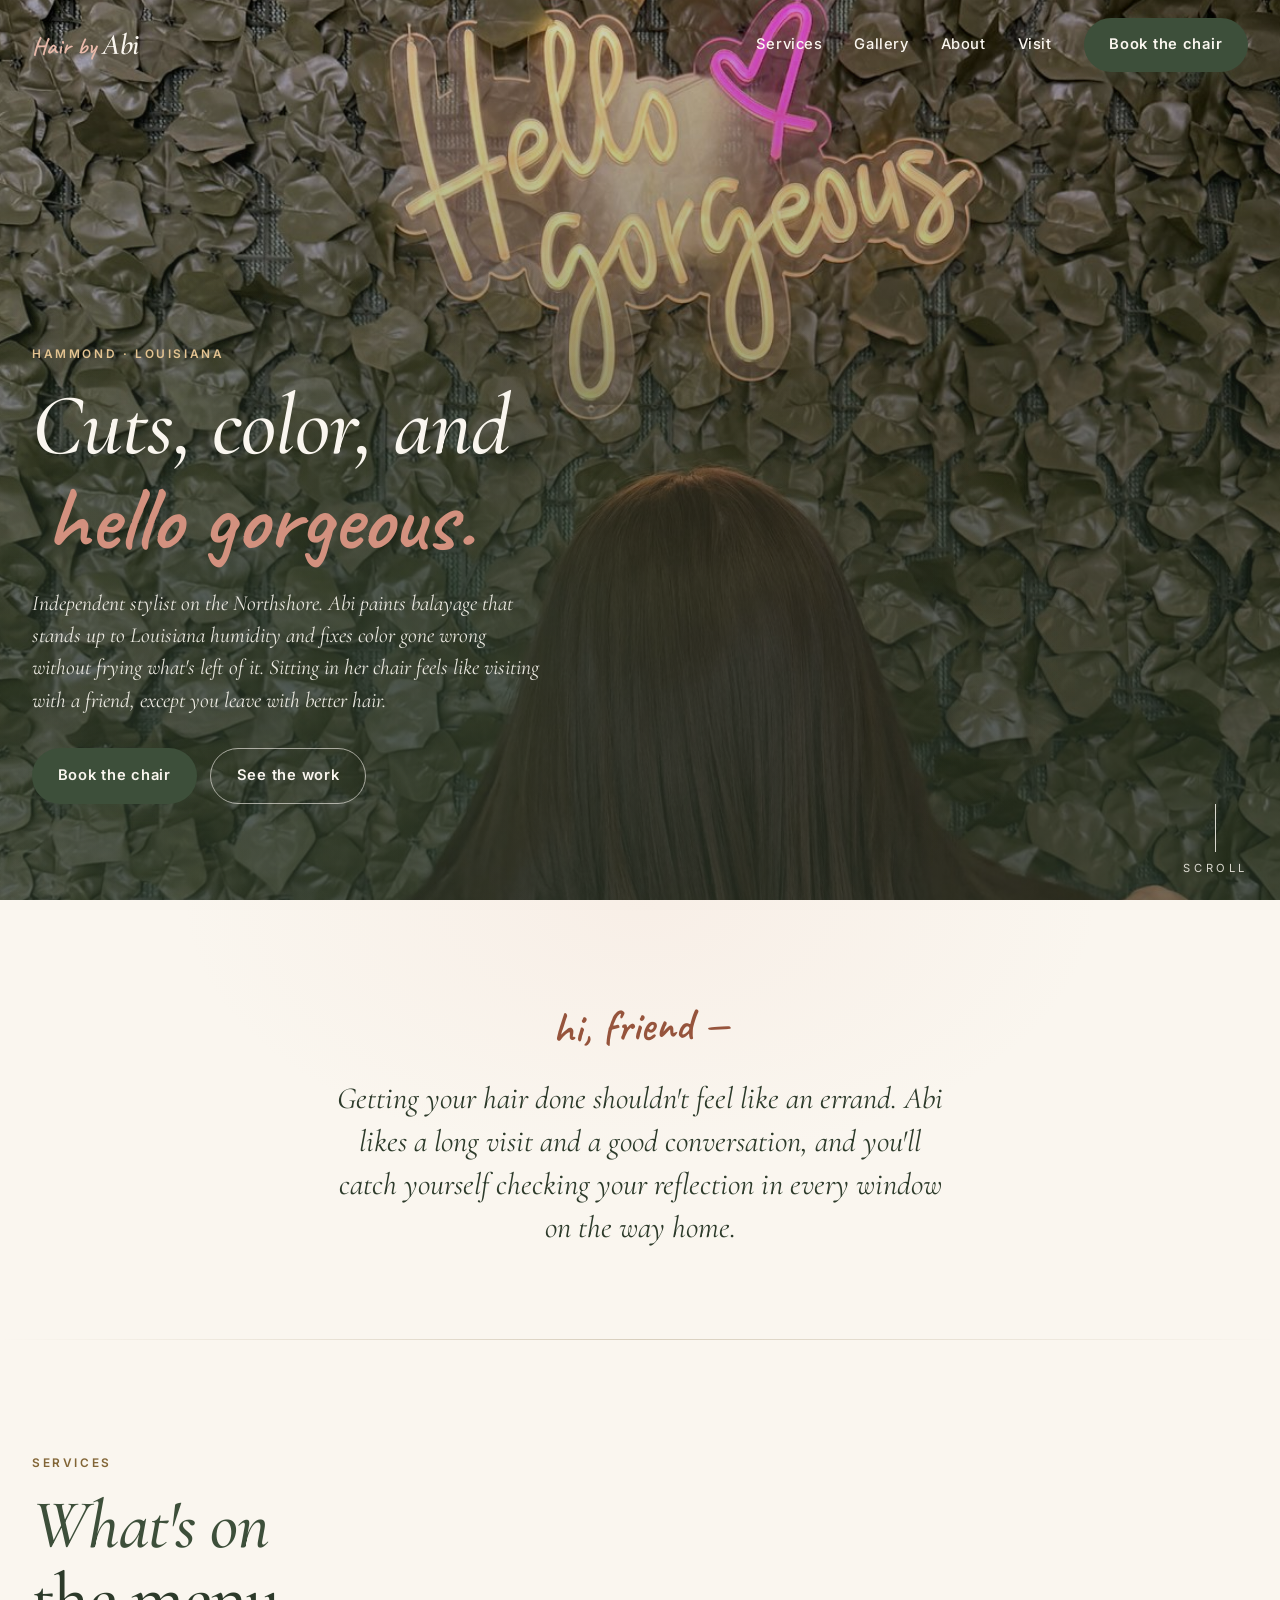
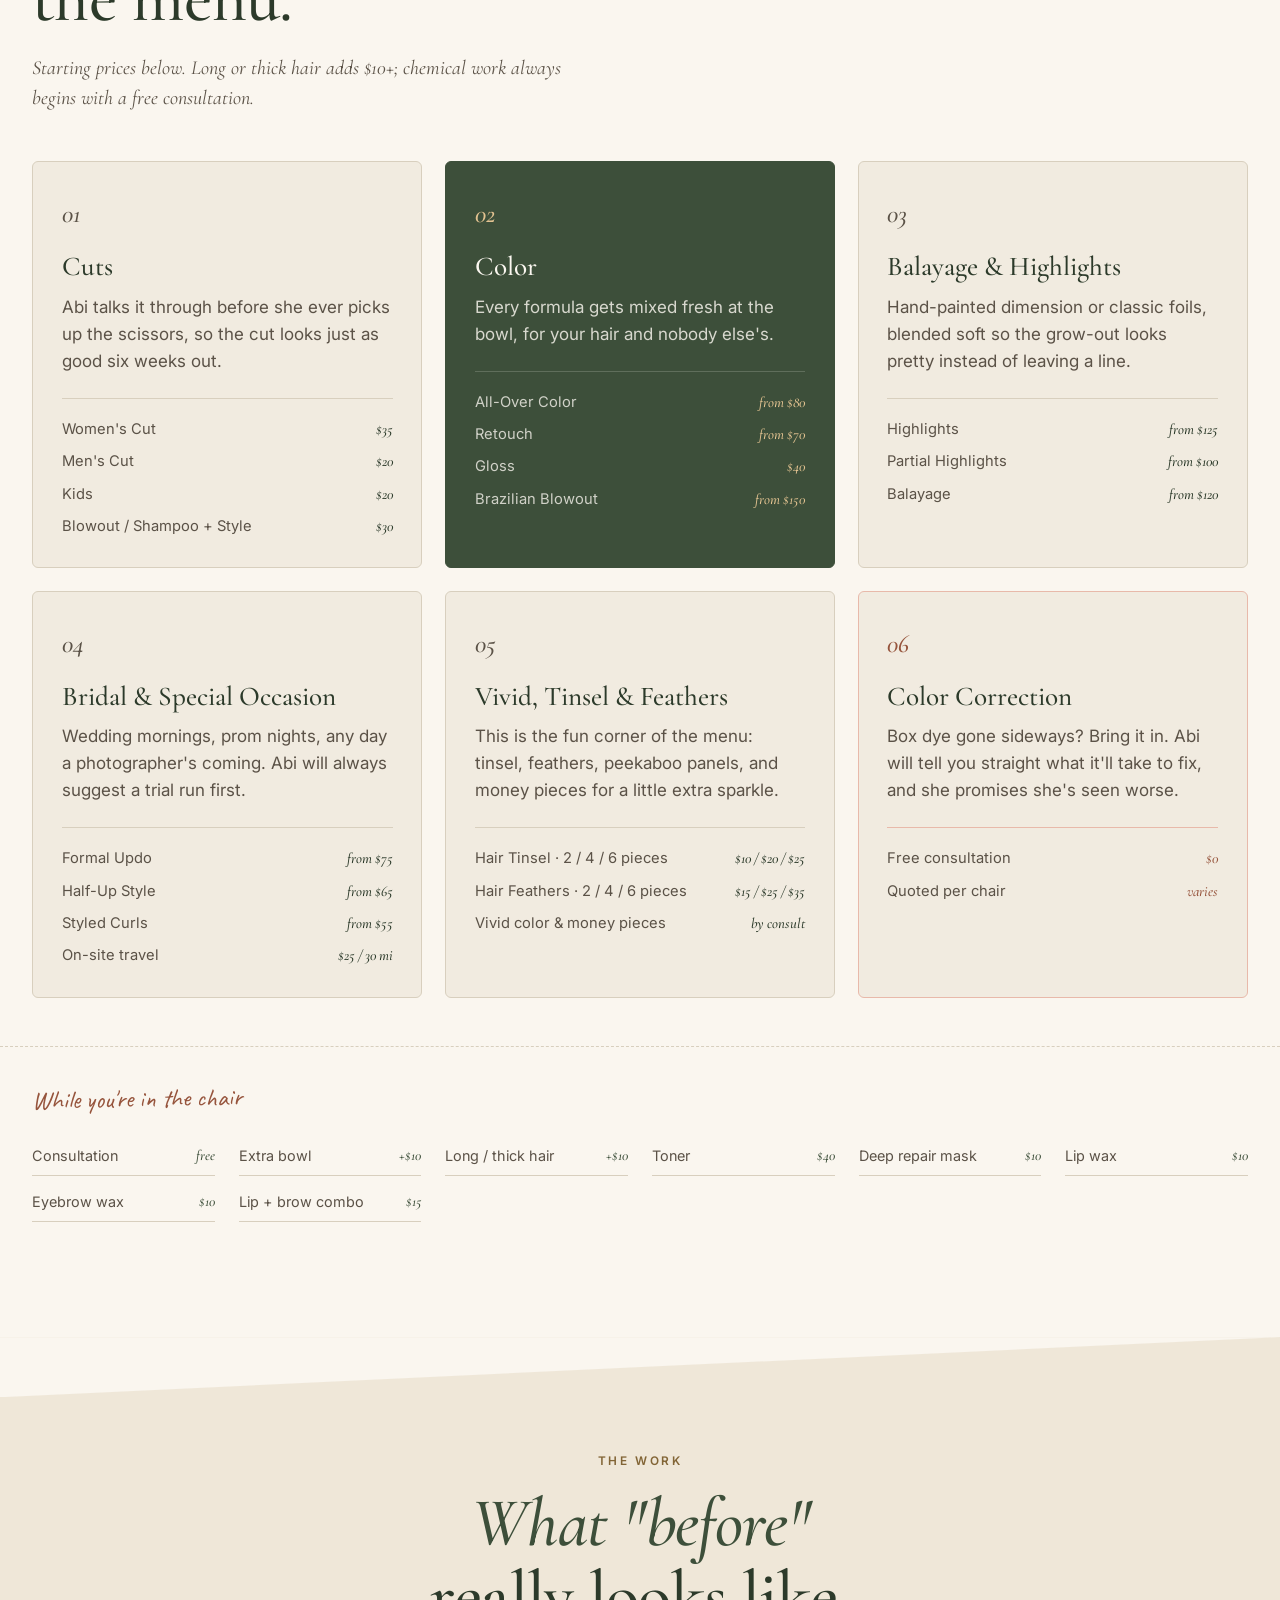
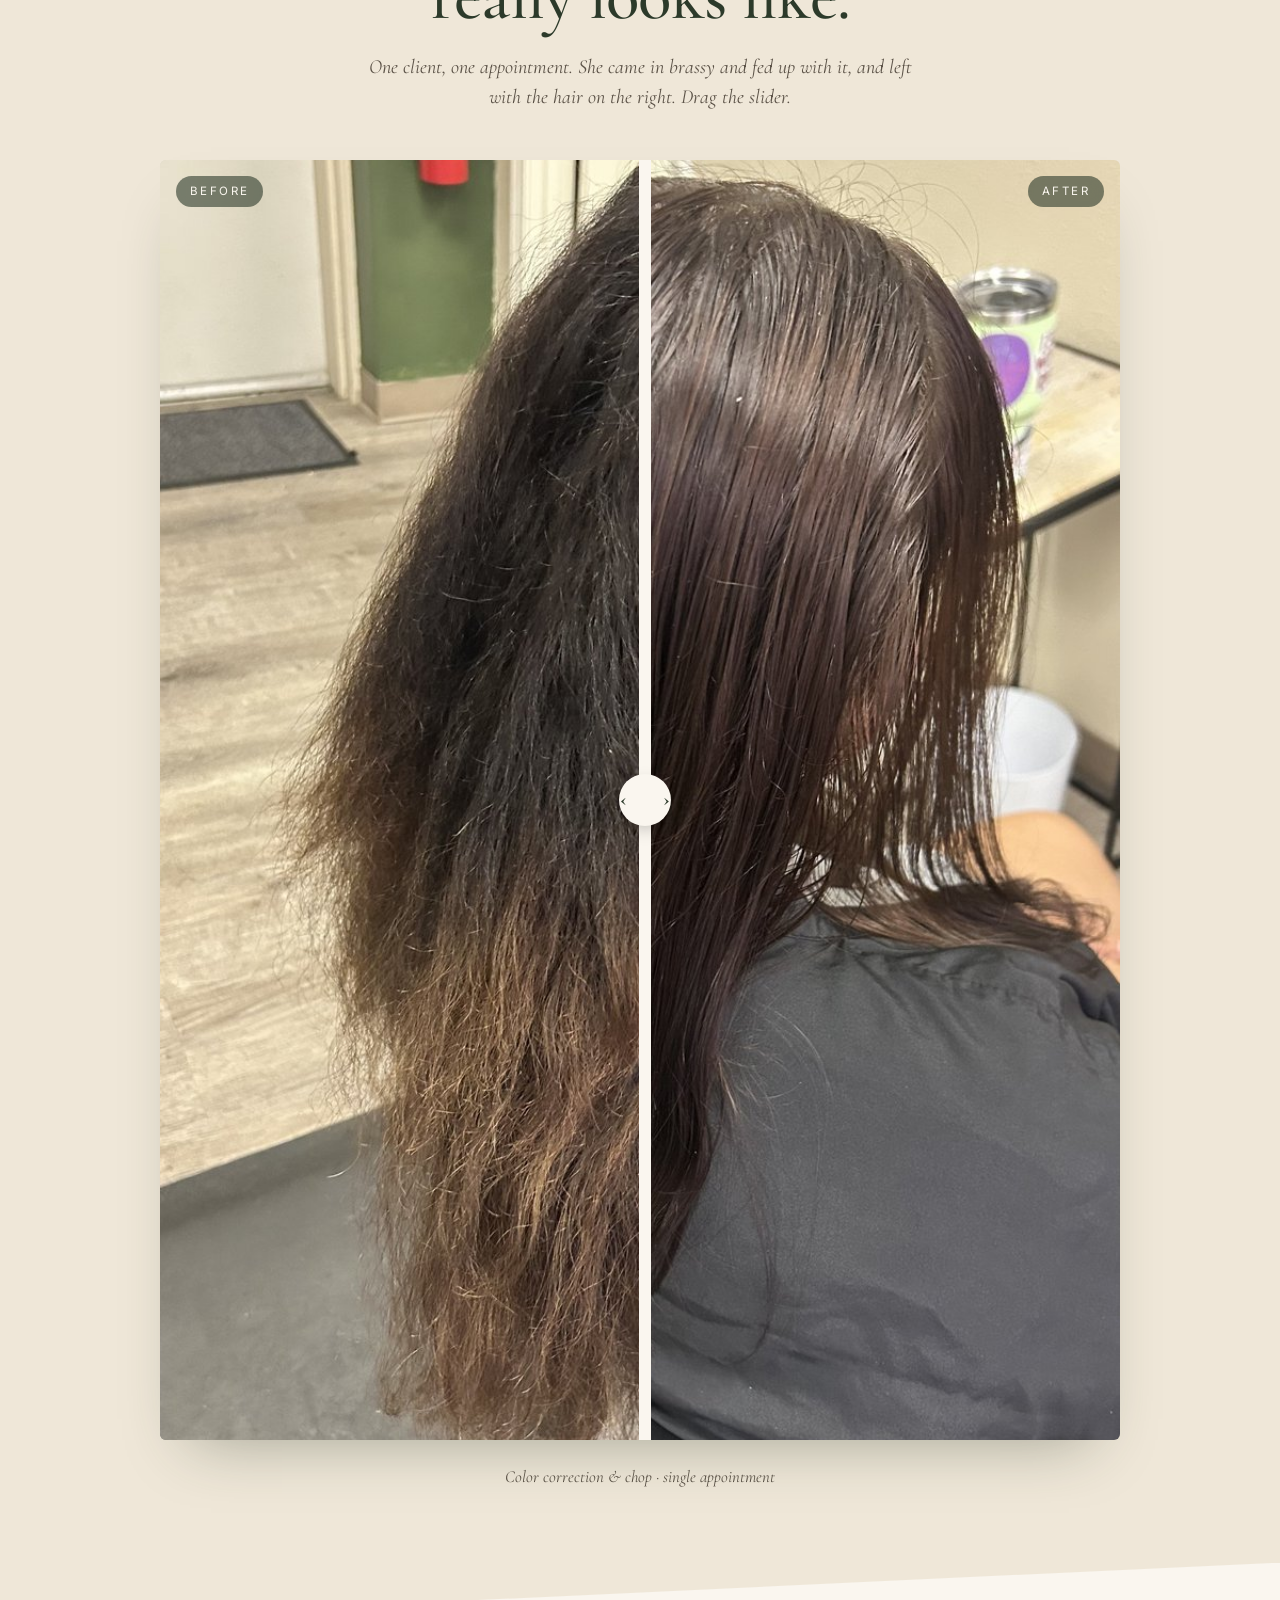
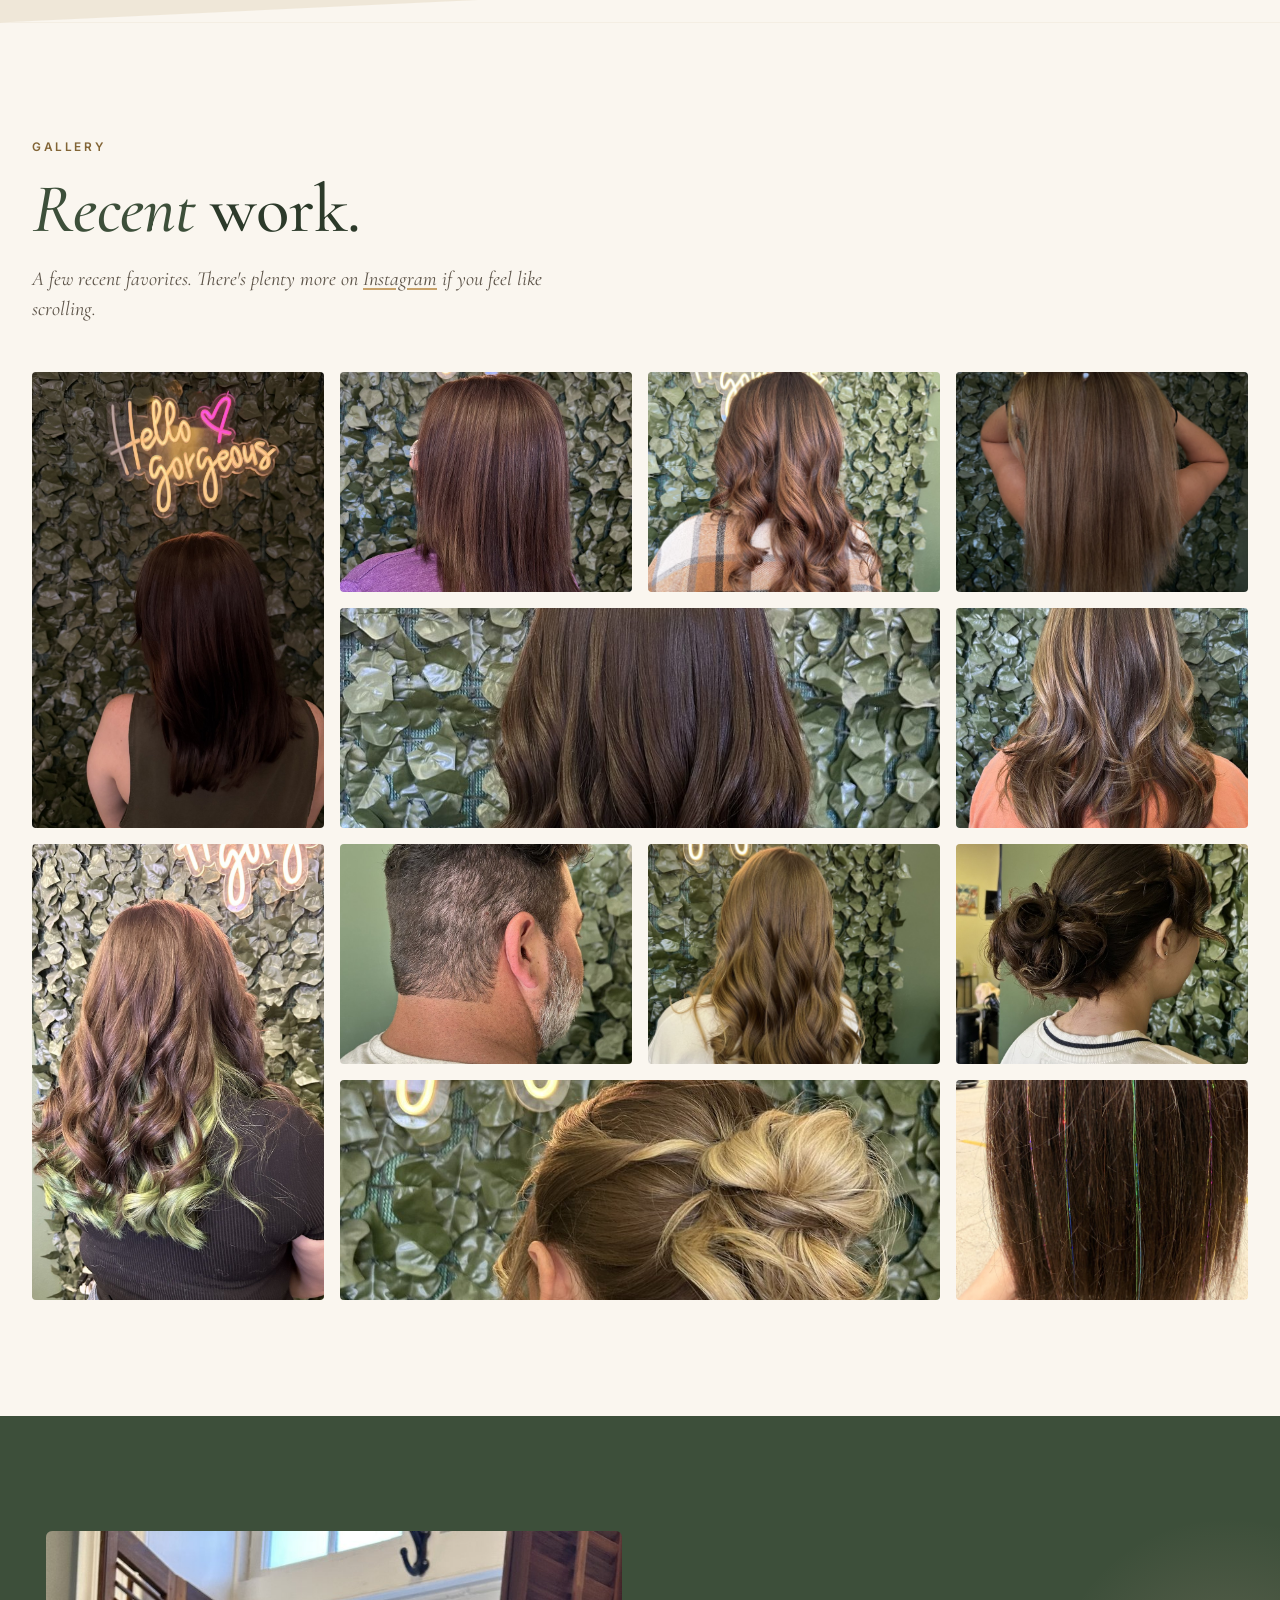
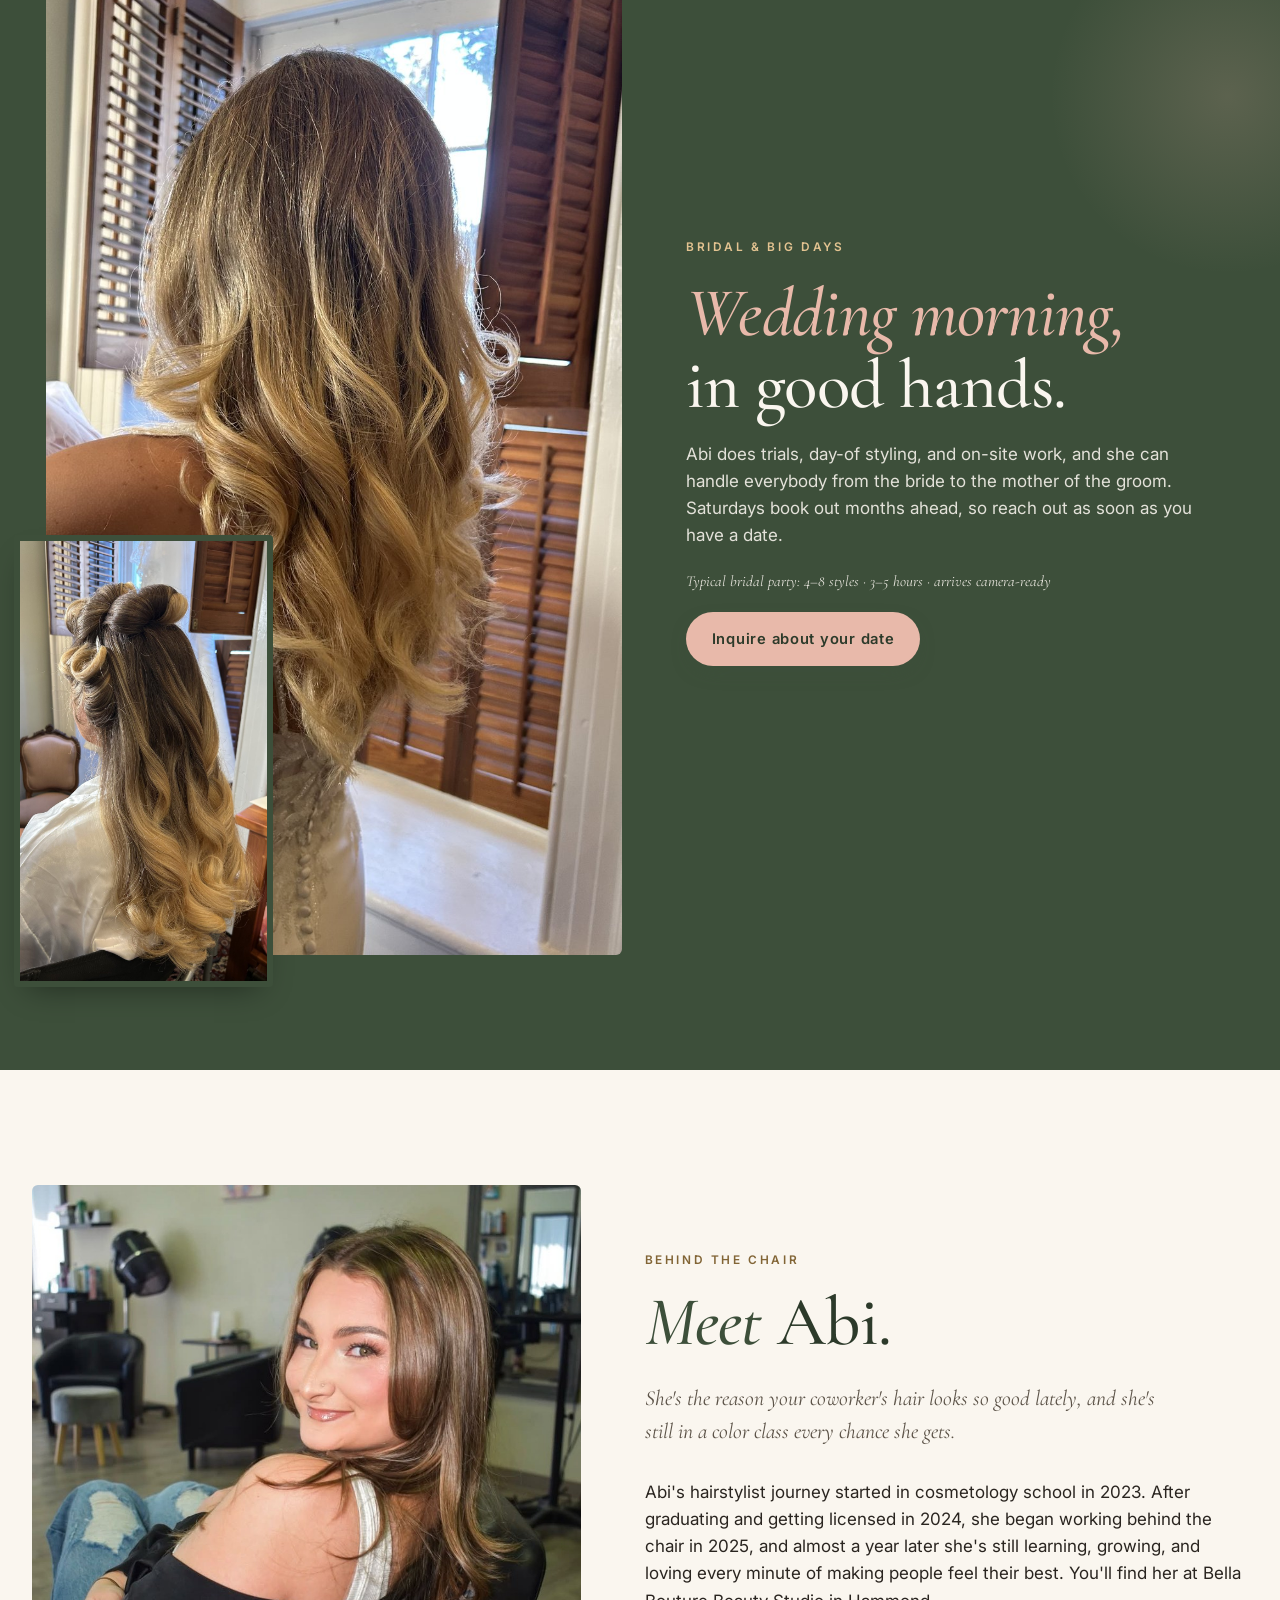
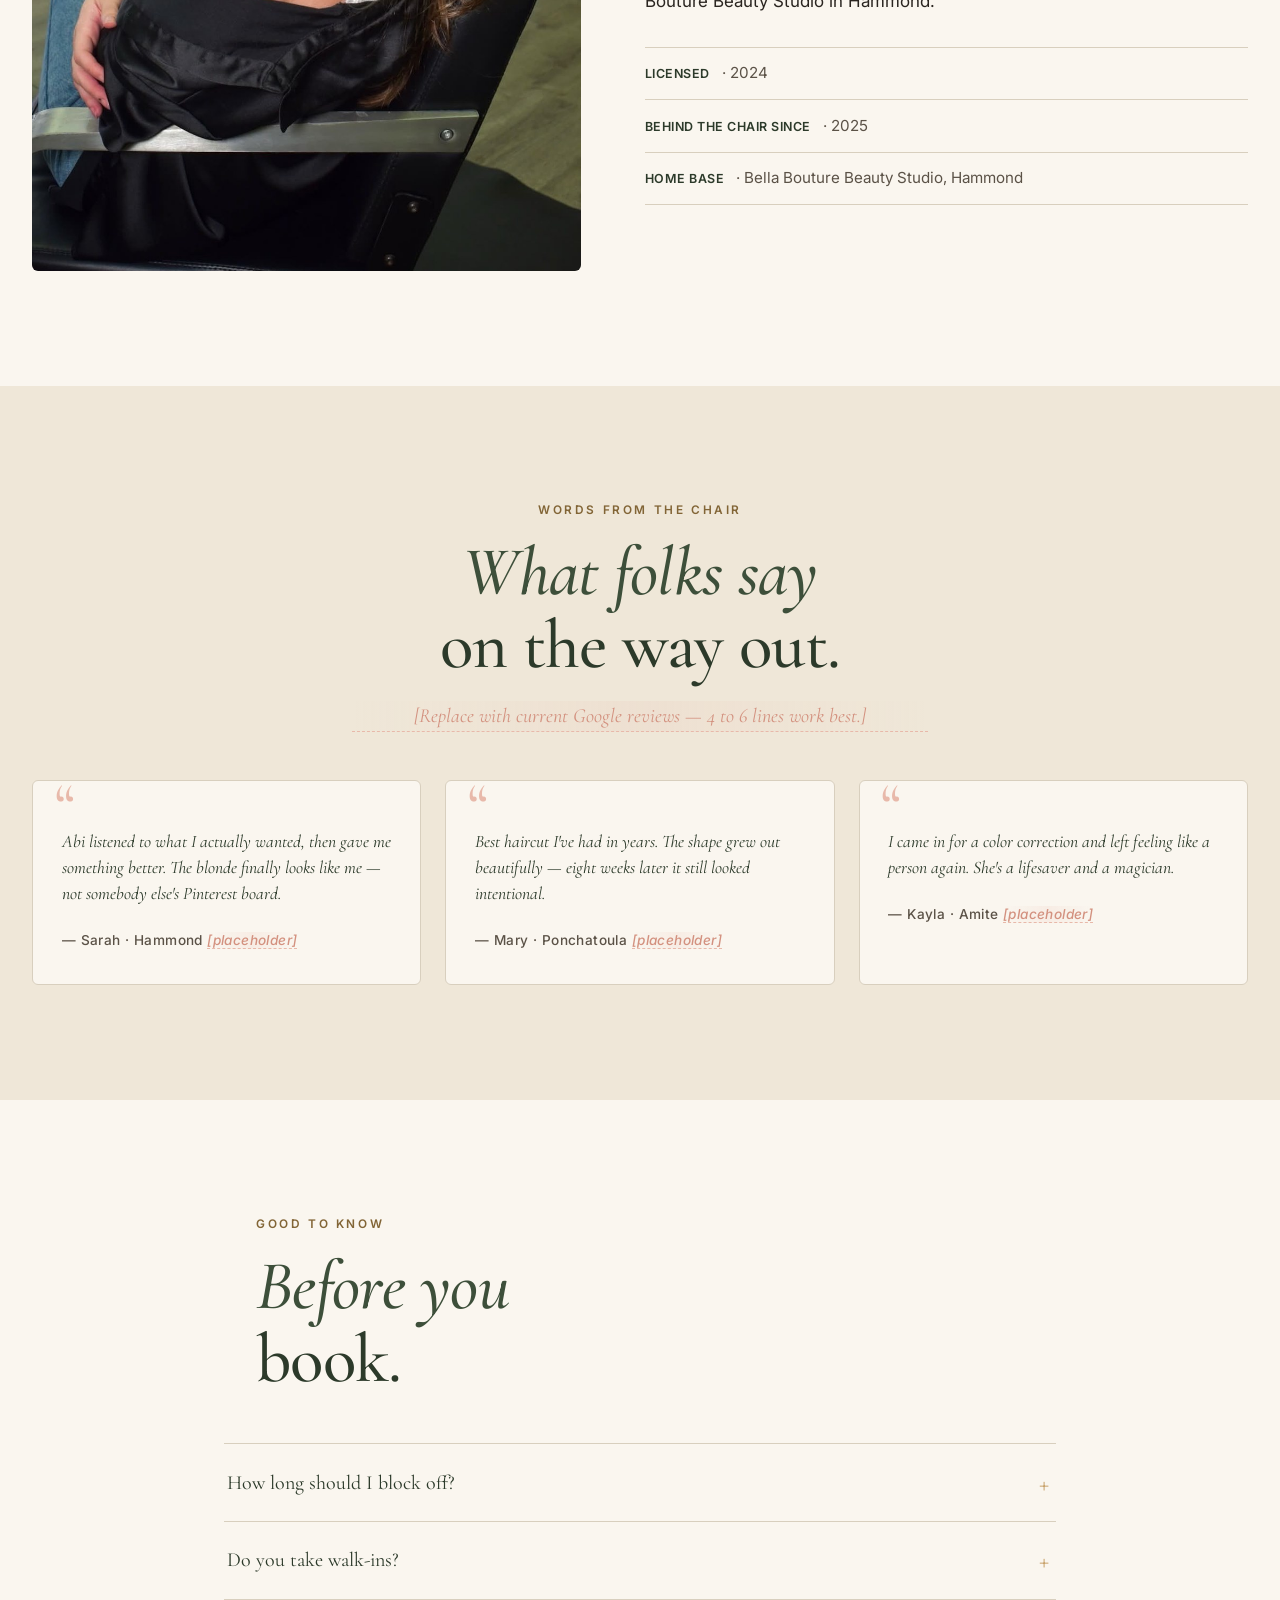
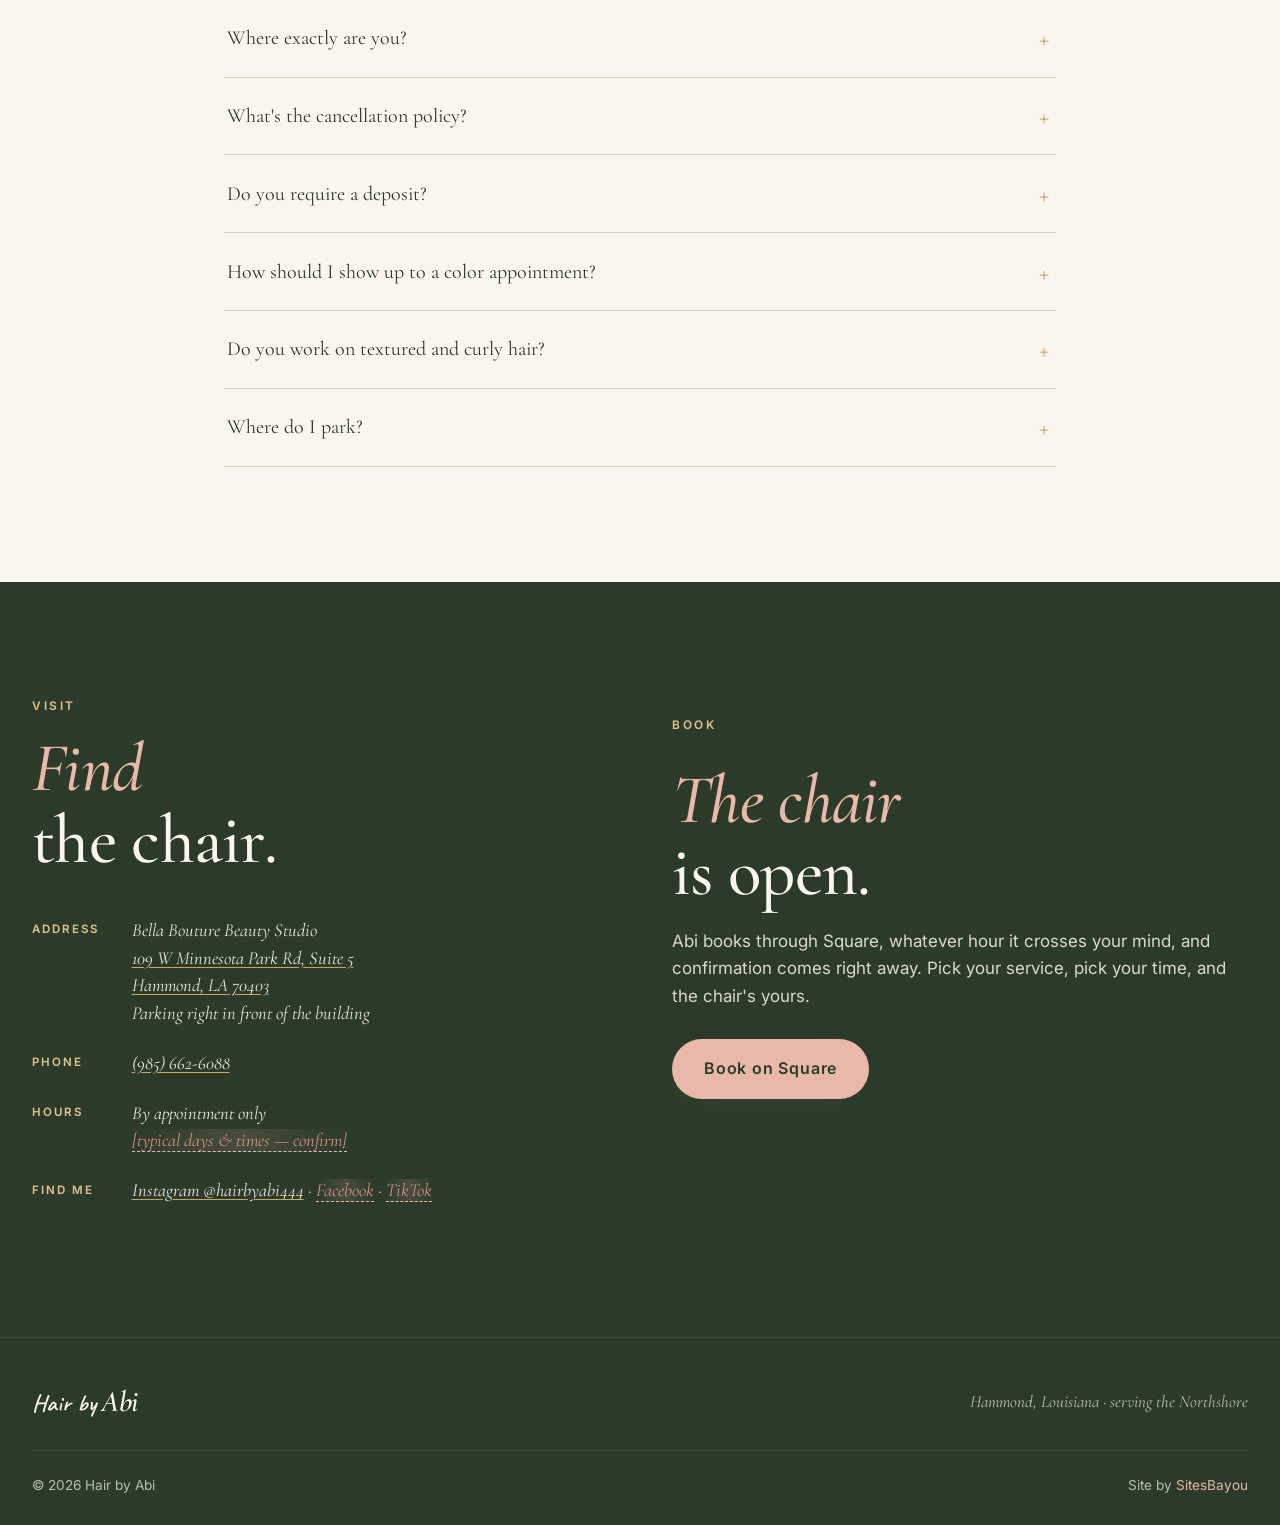
==== index.html @ 82408bc5 "New location: Bella Bouture Beauty Studio, Hammond + real bio, Square booking link, appointment-only" ====
<!doctype html>
<html lang="en">
<head>
  <meta charset="utf-8">
  <meta name="viewport" content="width=device-width, initial-scale=1">
  <title>Hair by Abi · Hair Stylist in Hammond, Louisiana</title>
  <link rel="icon" href="data:image/svg+xml,%3Csvg xmlns='http://www.w3.org/2000/svg' viewBox='0 0 64 64'%3E%3Ccircle cx='32' cy='32' r='32' fill='%233d4f3a'/%3E%3Ctext x='32' y='45' font-family='Georgia,serif' font-style='italic' font-size='40' text-anchor='middle' fill='%23faf6ef'%3Ea%3C/text%3E%3C/svg%3E">
  <meta name="description" content="Abi is an independent hair stylist at Bella Bouture Beauty Studio in Hammond, LA. Cuts, color, balayage, color corrections, and bridal styling for the Northshore.">
  <meta name="robots" content="index,follow,max-image-preview:large">
  <meta name="theme-color" content="#3d4f3a">
  <link rel="canonical" href="https://archofmac-png.github.io/hair-by-abi/">

  <meta property="og:title" content="Hair by Abi · Hammond, Louisiana">
  <meta property="og:description" content="Cuts, color, balayage, and bridal styling in Hammond, LA. Come find out why the neon says hello gorgeous.">
  <meta property="og:image" content="https://archofmac-png.github.io/hair-by-abi/assets/group-H-auburn-movement.jpg">
  <meta property="og:url" content="https://archofmac-png.github.io/hair-by-abi/">
  <meta property="og:site_name" content="Hair by Abi">
  <meta property="og:type" content="website">
  <meta name="twitter:card" content="summary_large_image">

  <link rel="preconnect" href="https://fonts.googleapis.com">
  <link rel="preconnect" href="https://fonts.gstatic.com" crossorigin>
  <link rel="preload" as="image" href="assets/group-H-auburn-movement.jpg" fetchpriority="high">
  <link href="https://fonts.googleapis.com/css2?family=Cormorant+Garamond:ital,wght@0,400;0,500;0,600;0,700;1,400;1,500;1,600&family=Inter:wght@400;500;600;700&family=Caveat:wght@500;600;700&display=swap" rel="stylesheet">
  <link rel="stylesheet" href="styles.css?v=3">

  <script type="application/ld+json">
    {
      "@context": "https://schema.org",
      "@graph": [
        {
          "@type": "HairSalon",
          "@id": "https://archofmac-png.github.io/hair-by-abi/#hair-by-abi",
          "name": "Hair by Abi",
          "url": "https://archofmac-png.github.io/hair-by-abi/",
          "image": [
            "https://archofmac-png.github.io/hair-by-abi/assets/abi-headshot.jpg",
            "https://archofmac-png.github.io/hair-by-abi/assets/group-H-auburn-movement.jpg",
            "https://archofmac-png.github.io/hair-by-abi/assets/pair-A-after-glossy-plum-lob.jpg",
            "https://archofmac-png.github.io/hair-by-abi/assets/group-E-bridal-half-up-bow.jpg"
          ],
          "description": "Independent hair stylist at Bella Bouture Beauty Studio in Hammond, Louisiana. Cuts, color, balayage, color corrections, and bridal styling for the Northshore. Appointment only.",
          "priceRange": "$$",
          "telephone": "+19856626088",
          "sameAs": ["https://www.instagram.com/hairbyabi444"],
          "address": {
            "@type": "PostalAddress",
            "streetAddress": "109 W Minnesota Park Rd, Suite 5",
            "addressLocality": "Hammond",
            "addressRegion": "LA",
            "postalCode": "70403",
            "addressCountry": "US"
          },
          "containedInPlace": { "@type": "Place", "name": "Bella Bouture Beauty Studio" },
          "acceptsReservations": "https://squareup.com/appointments/book/L08ZP9BVXC6CZ",
          "areaServed": [
            { "@type": "City", "name": "Hammond" },
            { "@type": "City", "name": "Ponchatoula" },
            { "@type": "City", "name": "Amite" },
            { "@type": "AdministrativeArea", "name": "Tangipahoa Parish" }
          ],
          "hasOfferCatalog": {
            "@type": "OfferCatalog",
            "name": "Salon Services",
            "itemListElement": [
              { "@type": "Offer", "itemOffered": { "@type": "Service", "name": "Cut & Style" } },
              { "@type": "Offer", "itemOffered": { "@type": "Service", "name": "Color" } },
              { "@type": "Offer", "itemOffered": { "@type": "Service", "name": "Balayage & Highlights" } },
              { "@type": "Offer", "itemOffered": { "@type": "Service", "name": "Bridal & Special Occasion" } },
              { "@type": "Offer", "itemOffered": { "@type": "Service", "name": "Vivid & Specialty Color" } },
              { "@type": "Offer", "itemOffered": { "@type": "Service", "name": "Color Correction" } }
            ]
          }
        },
        {
          "@type": "FAQPage",
          "mainEntity": [
            {
              "@type": "Question",
              "name": "How long should I block off?",
              "acceptedAnswer": { "@type": "Answer", "text": "Cuts run about an hour and color takes two to four. Corrections, balayage, and bridal trials can stretch across a whole afternoon, but Abi will give you an honest estimate when you book." }
            },
            {
              "@type": "Question",
              "name": "Do you take walk-ins?",
              "acceptedAnswer": { "@type": "Answer", "text": "Abi is appointment only. Booking takes about a minute on Square, and you'll have your confirmation before you've put your phone down." }
            },
            {
              "@type": "Question",
              "name": "Where exactly are you?",
              "acceptedAnswer": { "@type": "Answer", "text": "Inside Bella Bouture Beauty Studio at 109 W Minnesota Park Rd, Suite 5, in Hammond. Park right in front of the building and come on in." }
            },
            {
              "@type": "Question",
              "name": "What's the cancellation policy?",
              "acceptedAnswer": { "@type": "Answer", "text": "There's no cancellation fee. If something comes up, just let her know as early as you can so the spot can go to somebody else." }
            },
            {
              "@type": "Question",
              "name": "Do you require a deposit?",
              "acceptedAnswer": { "@type": "Answer", "text": "Booking happens on Square. If your service takes a deposit, you'll see it when you book, with no surprises after." }
            },
            {
              "@type": "Question",
              "name": "How should I show up to a color appointment?",
              "acceptedAnswer": { "@type": "Answer", "text": "Come with day-old hair and go easy on the product. Pictures help a lot too, even blurry ones from your camera roll." }
            },
            {
              "@type": "Question",
              "name": "Do you work on textured and curly hair?",
              "acceptedAnswer": { "@type": "Answer", "text": "Yes. Waves, curls, and coils are all welcome for cuts, color, and shaping. Come in with a fresh wash-and-go so she can see how your hair naturally sits." }
            },
            {
              "@type": "Question",
              "name": "Where do I park?",
              "acceptedAnswer": { "@type": "Answer", "text": "Right in front of the building. Pull up, park, and you're twenty steps from the chair." }
            }
          ]
        }
      ]
    }
  </script>
</head>

<body>

  <!-- ============================== HEADER ============================== -->
  <header class="site-header" id="site-header">
    <a href="#top" class="wordmark" aria-label="Hair by Abi home">
      <span class="wordmark-script">Hair by</span>
      <span class="wordmark-display">Abi</span>
    </a>
    <nav class="primary-nav" aria-label="Primary">
      <a href="#services">Services</a>
      <a href="#gallery">Gallery</a>
      <a href="#about">About</a>
      <a href="#visit">Visit</a>
      <a href="#book" class="nav-book">Book the chair</a>
    </nav>
    <a href="#book" class="btn btn-primary header-cta">Book the chair</a>
    <button class="menu-toggle" aria-label="Open menu" aria-expanded="false">
      <span></span><span></span><span></span>
    </button>
  </header>

  <!-- ============================== HERO ============================== -->
  <section class="hero" id="top">
    <div class="hero-image">
      <img src="assets/group-H-auburn-movement.jpg" alt="Long auburn hair held out to show movement and shine, in front of the salon's signature 'hello gorgeous' neon sign and green leaf wall." fetchpriority="high">
    </div>
    <div class="hero-overlay"></div>
    <div class="hero-content">
      <p class="kicker">Hammond · Louisiana</p>
      <h1 class="display">
        <em>Cuts, color, and</em>
        <span class="hero-script">hello gorgeous.</span>
      </h1>
      <p class="lede">Independent stylist on the Northshore. Abi paints balayage that stands up to Louisiana humidity and fixes color gone wrong without frying what's left of it. Sitting in her chair feels like visiting with a friend, except you leave with better hair.</p>
      <div class="hero-cta-row">
        <a href="#book" class="btn btn-primary">Book the chair</a>
        <a href="#gallery" class="btn btn-ghost">See the work</a>
      </div>
    </div>
    <a href="#welcome" class="hero-scroll" aria-label="Scroll to next section">
      <span class="hero-scroll-line"></span>
      <span class="hero-scroll-label">scroll</span>
    </a>
  </section>

  <!-- ============================== WELCOME STRIP ============================== -->
  <section class="welcome" id="welcome">
    <p class="script-accent">hi, friend —</p>
    <p class="welcome-line">Getting your hair done shouldn't feel like an errand. Abi likes a long visit and a good conversation, and you'll catch yourself checking your reflection in every window on the way home.</p>
  </section>

  <!-- ============================== SERVICES ============================== -->
  <section class="services" id="services">
    <div class="section-head">
      <p class="kicker">Services</p>
      <h2 class="display"><em>What's on</em><br>the menu.</h2>
      <p class="section-sub">Starting prices below. Long or thick hair adds $10+; chemical work always begins with a free consultation.</p>
    </div>

    <div class="service-grid">

      <article class="service-card">
        <p class="service-num">01</p>
        <h3>Cuts</h3>
        <p>Abi talks it through before she ever picks up the scissors, so the cut looks just as good six weeks out.</p>
        <ul class="price-list">
          <li><span>Women's Cut</span><span>$35</span></li>
          <li><span>Men's Cut</span><span>$20</span></li>
          <li><span>Kids</span><span>$20</span></li>
          <li><span>Blowout / Shampoo + Style</span><span>$30</span></li>
        </ul>
      </article>

      <article class="service-card service-card--feature">
        <p class="service-num">02</p>
        <h3>Color</h3>
        <p>Every formula gets mixed fresh at the bowl, for your hair and nobody else's.</p>
        <ul class="price-list">
          <li><span>All-Over Color</span><span>from $80</span></li>
          <li><span>Retouch</span><span>from $70</span></li>
          <li><span>Gloss</span><span>$40</span></li>
          <li><span>Brazilian Blowout</span><span>from $150</span></li>
        </ul>
      </article>

      <article class="service-card">
        <p class="service-num">03</p>
        <h3>Balayage &amp; Highlights</h3>
        <p>Hand-painted dimension or classic foils, blended soft so the grow-out looks pretty instead of leaving a line.</p>
        <ul class="price-list">
          <li><span>Highlights</span><span>from $125</span></li>
          <li><span>Partial Highlights</span><span>from $100</span></li>
          <li><span>Balayage</span><span>from $120</span></li>
        </ul>
      </article>

      <article class="service-card">
        <p class="service-num">04</p>
        <h3>Bridal &amp; Special Occasion</h3>
        <p>Wedding mornings, prom nights, any day a photographer's coming. Abi will always suggest a trial run first.</p>
        <ul class="price-list">
          <li><span>Formal Updo</span><span>from $75</span></li>
          <li><span>Half-Up Style</span><span>from $65</span></li>
          <li><span>Styled Curls</span><span>from $55</span></li>
          <li><span>On-site travel</span><span>$25 / 30 mi</span></li>
        </ul>
      </article>

      <article class="service-card">
        <p class="service-num">05</p>
        <h3>Vivid, Tinsel &amp; Feathers</h3>
        <p>This is the fun corner of the menu: tinsel, feathers, peekaboo panels, and money pieces for a little extra sparkle.</p>
        <ul class="price-list">
          <li><span>Hair Tinsel · <span class="nowrap">2&nbsp;/&nbsp;4&nbsp;/&nbsp;6&nbsp;pieces</span></span><span>$10&nbsp;/&nbsp;$20&nbsp;/&nbsp;$25</span></li>
          <li><span>Hair Feathers · <span class="nowrap">2&nbsp;/&nbsp;4&nbsp;/&nbsp;6&nbsp;pieces</span></span><span>$15&nbsp;/&nbsp;$25&nbsp;/&nbsp;$35</span></li>
          <li><span>Vivid color &amp; money&nbsp;pieces</span><span>by consult</span></li>
        </ul>
      </article>

      <article class="service-card service-card--correction">
        <p class="service-num">06</p>
        <h3>Color Correction</h3>
        <p>Box dye gone sideways? Bring it in. Abi will tell you straight what it'll take to fix, and she promises she's seen worse.</p>
        <ul class="price-list">
          <li><span>Free consultation</span><span>$0</span></li>
          <li><span>Quoted per chair</span><span>varies</span></li>
        </ul>
      </article>

    </div>

    <!-- Add-ons strip — waxing + extras live here so the menu is complete -->
    <div class="extras-strip">
      <p class="extras-kicker">While you're in the chair</p>
      <ul class="extras-list">
        <li><span>Consultation</span><span>free</span></li>
        <li><span>Extra bowl</span><span>+$10</span></li>
        <li><span>Long / thick hair</span><span>+$10</span></li>
        <li><span>Toner</span><span>$40</span></li>
        <li><span>Deep repair mask</span><span>$10</span></li>
        <li><span>Lip wax</span><span>$10</span></li>
        <li><span>Eyebrow wax</span><span>$10</span></li>
        <li><span>Lip + brow combo</span><span>$15</span></li>
      </ul>
    </div>
  </section>

  <!-- ============================== TRANSFORMATION ============================== -->
  <section class="transformation" id="transformation">
    <div class="section-head section-head--center">
      <p class="kicker">The Work</p>
      <h2 class="display"><em>What "before"</em><br>really looks like.</h2>
      <p class="section-sub">One client, one appointment. She came in brassy and fed up with it, and left with the hair on the right. <span class="muted">Drag the slider.</span></p>
    </div>

    <div class="ba-slider" id="baSlider" aria-label="Before and after slider">
      <img class="ba-after" src="assets/pair-A-after-glossy-plum-lob.jpg" alt="After: glossy chocolate-plum lob with cool, healthy shine.">
      <div class="ba-before-wrap">
        <img class="ba-before" src="assets/pair-A-before-01-frizzy-damaged.jpg" alt="Before: long, frizzy, brassy hair with visible damage.">
      </div>
      <button class="ba-handle" aria-label="Drag to compare before and after">
        <span class="ba-handle-arrow ba-handle-arrow--left">‹</span>
        <span class="ba-handle-arrow ba-handle-arrow--right">›</span>
      </button>
      <span class="ba-tag ba-tag--before">before</span>
      <span class="ba-tag ba-tag--after">after</span>
    </div>

    <p class="transformation-caption">Color correction &amp; chop · single appointment</p>
  </section>

  <!-- ============================== GALLERY ============================== -->
  <section class="gallery" id="gallery">
    <div class="section-head">
      <p class="kicker">Gallery</p>
      <h2 class="display"><em>Recent</em> work.</h2>
      <p class="section-sub">A few recent favorites. There's plenty more on <a href="https://www.instagram.com/hairbyabi444" target="_blank" rel="noopener">Instagram</a> if you feel like scrolling.</p>
    </div>

    <div class="gallery-grid">
      <figure class="g g--tall"><img src="assets/group-H-auburn-down.jpg" alt="Auburn lob styled straight, signature green leaf wall behind."></figure>
      <figure class="g"><img src="assets/solo-cherry-lob.jpg" alt="Sleek cherry-toned lob in front of the 'hello gorgeous' neon."></figure>
      <figure class="g"><img src="assets/pair-B-after-honey-balayage.jpg" alt="Warm honey balayage with curls, tan plaid sweater."></figure>
      <figure class="g g--wide"><img src="assets/group-G-chocolate-waves-back.jpg" alt="Chocolate brunette polished waves at the leaf wall."></figure>
      <figure class="g"><img src="assets/solo-blonde-dimensional.jpg" alt="Blonde dimensional balayage on darker base, signature backdrop."></figure>
      <figure class="g"><img src="assets/group-D-highlights-styled-back.jpg" alt="Bright dimensional highlights, styled with waves."></figure>
      <figure class="g g--tall"><img src="assets/solo-vivid-green-peekaboo.jpg" alt="Vivid green peekaboo underlights against a brunette base."></figure>
      <figure class="g"><img src="assets/solo-mens-cut.jpg" alt="Men's cut: textured curly top with skin fade."></figure>
      <figure class="g"><img src="assets/pair-C-after-honey-balayage.jpg" alt="Warm caramel balayage waves at the signature backdrop."></figure>
      <figure class="g g--wide"><img src="assets/solo-messy-bun-updo.jpg" alt="Modern messy bun updo with face-framing pieces."></figure>
      <figure class="g"><img src="assets/solo-textured-low-bun.jpg" alt="Textured low bun, salon interior."></figure>
      <figure class="g"><img src="assets/solo-hair-tinsel.jpg" alt="Hair tinsel sparkle strands woven into dark hair."></figure>
    </div>
  </section>

  <!-- ============================== BRIDAL ============================== -->
  <section class="bridal" id="bridal">
    <div class="bridal-image">
      <img src="assets/group-E-bridal-waves-down.jpg" alt="Long bridal balayage waves cascading down a white lace bodice, plantation shutters behind.">
      <img class="bridal-image--inset" src="assets/group-E-bridal-half-up-bow.jpg" alt="Elaborate bridal half-up with hair bow detail.">
    </div>
    <div class="bridal-text">
      <p class="kicker">Bridal &amp; Big Days</p>
      <h2 class="display"><em>Wedding morning,</em><br>in good hands.</h2>
      <p>Abi does trials, day-of styling, and on-site work, and she can handle everybody from the bride to the mother of the groom. Saturdays book out months ahead, so reach out as soon as you have a date.</p>
      <p class="bridal-meta">Typical bridal party: 4&ndash;8 styles · 3&ndash;5 hours · arrives camera-ready</p>
      <a href="#book" class="btn btn-primary">Inquire about your date</a>
    </div>
  </section>

  <!-- ============================== ABOUT ============================== -->
  <section class="about" id="about">
    <div class="about-photo">
      <img src="assets/abi-headshot.jpg" alt="Abi, smiling over her shoulder from her salon chair, with long dimensional brown hair, warm makeup, and a soft pink lip." class="about-photo-main">
    </div>
    <div class="about-text">
      <p class="kicker">Behind the chair</p>
      <h2 class="display"><em>Meet</em> Abi.</h2>
      <p class="lede">She's the reason your coworker's hair looks so good lately, and she's still in a color class every chance she gets.</p>
      <p>Abi's hairstylist journey started in cosmetology school in 2023. After graduating and getting licensed in 2024, she began working behind the chair in 2025, and almost a year later she's still learning, growing, and loving every minute of making people feel their best. You'll find her at Bella Bouture Beauty Studio in Hammond.</p>
      <ul class="about-cred">
        <li><strong>Licensed</strong> · 2024</li>
        <li><strong>Behind the chair since</strong> · 2025</li>
        <li><strong>Home base</strong> · Bella Bouture Beauty Studio, Hammond</li>
      </ul>
    </div>
  </section>

  <!-- ============================== TESTIMONIALS ============================== -->
  <section class="testimonials" id="words">
    <div class="section-head section-head--center">
      <p class="kicker">Words from the chair</p>
      <h2 class="display"><em>What folks say</em><br>on the way out.</h2>
      <p class="section-sub placeholder">[Replace with current Google reviews — 4 to 6 lines work best.]</p>
    </div>

    <div class="testimonial-row">
      <figure class="testimonial">
        <blockquote>Abi listened to what I actually wanted, then gave me something better. The blonde finally looks like me — not somebody else's Pinterest board.</blockquote>
        <figcaption>— Sarah · Hammond <span class="placeholder">[placeholder]</span></figcaption>
      </figure>
      <figure class="testimonial">
        <blockquote>Best haircut I've had in years. The shape grew out beautifully — eight weeks later it still looked intentional.</blockquote>
        <figcaption>— Mary · Ponchatoula <span class="placeholder">[placeholder]</span></figcaption>
      </figure>
      <figure class="testimonial">
        <blockquote>I came in for a color correction and left feeling like a person again. She's a lifesaver and a magician.</blockquote>
        <figcaption>— Kayla · Amite <span class="placeholder">[placeholder]</span></figcaption>
      </figure>
    </div>
  </section>

  <!-- ============================== FAQ ============================== -->
  <section class="faq" id="faq">
    <div class="section-head">
      <p class="kicker">Good to know</p>
      <h2 class="display"><em>Before you</em><br>book.</h2>
    </div>

    <div class="faq-list">
      <details>
        <summary>How long should I block off?</summary>
        <p>Cuts run about an hour and color takes two to four. Corrections, balayage, and bridal trials can stretch across a whole afternoon, but Abi will give you an honest estimate when you book.</p>
      </details>
      <details>
        <summary>Do you take walk-ins?</summary>
        <p>Abi is appointment only. Booking takes about a minute on Square, and you'll have your confirmation before you've put your phone down.</p>
      </details>
      <details>
        <summary>Where exactly are you?</summary>
        <p>Inside Bella Bouture Beauty Studio at 109 W Minnesota Park Rd, Suite 5, in Hammond. Park right in front of the building and come on in.</p>
      </details>
      <details>
        <summary>What's the cancellation policy?</summary>
        <p>There's no cancellation fee. If something comes up, just let her know as early as you can so the spot can go to somebody else.</p>
      </details>
      <details>
        <summary>Do you require a deposit?</summary>
        <p>Booking happens on Square. If your service takes a deposit, you'll see it when you book, with no surprises after.</p>
      </details>
      <details>
        <summary>How should I show up to a color appointment?</summary>
        <p>Come with day-old hair and go easy on the product. Pictures help a lot too, even blurry ones from your camera roll.</p>
      </details>
      <details>
        <summary>Do you work on textured and curly hair?</summary>
        <p>Yes. Waves, curls, and coils are all welcome for cuts, color, and shaping. Come in with a fresh wash-and-go so she can see how your hair naturally sits.</p>
      </details>
      <details>
        <summary>Where do I park?</summary>
        <p>Right in front of the building. Pull up, park, and you're twenty steps from the chair.</p>
      </details>
    </div>
  </section>

  <!-- ============================== VISIT / BOOK ============================== -->
  <section class="visit" id="visit">
    <div class="visit-grid">
      <div class="visit-text">
        <p class="kicker">Visit</p>
        <h2 class="display"><em>Find</em><br>the chair.</h2>
        <dl class="visit-info">
          <dt>Address</dt>
          <dd>
            Bella Bouture Beauty Studio<br>
            <a href="https://maps.google.com/?q=109+W+Minnesota+Park+Rd+Suite+5+Hammond+LA+70403" target="_blank" rel="noopener">109 W Minnesota Park Rd, Suite 5<br>
            Hammond, LA 70403</a><br>
            Parking right in front of the building
          </dd>
          <dt>Phone</dt>
          <dd><a href="tel:+19856626088">(985) 662-6088</a></dd>
          <dt>Hours</dt>
          <dd>
            By appointment only<br>
            <span class="placeholder">[typical days &amp; times — confirm]</span>
          </dd>
          <dt>Find me</dt>
          <dd>
            <a href="https://www.instagram.com/hairbyabi444" target="_blank" rel="noopener">Instagram @hairbyabi444</a> ·
            <a href="#" class="placeholder">Facebook</a> ·
            <a href="#" class="placeholder">TikTok</a>
          </dd>
        </dl>
      </div>

      <div class="visit-book" id="book">
        <p class="kicker">Book</p>
        <h2 class="display"><em>The chair</em><br>is open.</h2>
        <p>Abi books through Square, whatever hour it crosses your mind, and confirmation comes right away. Pick your service, pick your time, and the chair's yours.</p>
        <a href="https://squareup.com/appointments/book/L08ZP9BVXC6CZ" target="_blank" rel="noopener" class="btn btn-primary btn-lg">Book on Square</a>
      </div>
    </div>
  </section>

  <!-- ============================== FOOTER ============================== -->
  <footer class="site-footer">
    <div class="footer-row">
      <p class="footer-mark">
        <span class="wordmark-script">Hair by</span>
        <span class="wordmark-display">Abi</span>
      </p>
      <p class="footer-line">Hammond, Louisiana · serving the Northshore</p>
    </div>
    <div class="footer-row footer-row--small">
      <p>&copy; <span id="year">2026</span> Hair by Abi</p>
      <p class="footer-credit">Site by <a href="https://sitesbayou.com" target="_blank" rel="noopener">SitesBayou</a></p>
    </div>
  </footer>

  <!-- Sticky mobile Book CTA -->
  <a href="#book" class="mobile-book-cta">Book the chair</a>

  <script src="script.js?v=3"></script>
</body>
</html>
---- styles.css ----
/* ===========================================================
   Hair by Abi — design tokens
   Palette pulled from the salon's signature backdrop:
   the sage leaf wall and the warm "hello gorgeous" neon glow.
   =========================================================== */
:root {
  /* color */
  --moss:        #3d4f3a;     /* deep eucalyptus, primary */
  --moss-deep:   #2c3a2a;     /* shadow / footer */
  --moss-mist:   #6a7d65;     /* dusty supporting green */
  --cream:       #faf6ef;     /* page background */
  --cream-warm:  #f1ebe0;     /* card surface */
  --whisper:     #efe7d8;     /* subtle warm tint */
  --blush:       #e8b9aa;     /* soft warm pink */
  --blush-deep:  #d3917f;     /* hover/accent pink */
  --gold:        #c8a26a;     /* warm gold accent */
  --gold-glow:   #e3c391;     /* soft gold for hover */
  --gold-ink:    #826536;     /* gold for text on light bg (AA) */
  --blush-ink:   #96543c;     /* blush for text on light bg (AA) */
  --char:        #2a2520;     /* warm body text */
  --char-mist:   #5b5247;     /* secondary text */
  --line:        #d8cfbe;     /* hairline / divider */

  /* type */
  --serif: "Cormorant Garamond", Georgia, serif;
  --sans:  "Inter", system-ui, sans-serif;
  --script:"Caveat", "Brush Script MT", cursive;

  /* spacing */
  --gutter: clamp(1.25rem, 3vw, 2rem);
  --section-y: clamp(4rem, 9vw, 8rem);
  --max: 1280px;

  /* motion */
  --ease: cubic-bezier(.2,.7,.2,1);
}

/* ============ reset-ish ============ */
*, *::before, *::after { box-sizing: border-box; }
html { scroll-behavior: smooth; }
body {
  margin: 0;
  background: var(--cream);
  color: var(--char);
  font-family: var(--sans);
  font-size: 17px;
  line-height: 1.6;
  -webkit-font-smoothing: antialiased;
  text-rendering: optimizeLegibility;
}
img { max-width: 100%; display: block; }
a { color: inherit; text-decoration: none; }
button { font: inherit; border: 0; background: 0; cursor: pointer; color: inherit; }

/* ============ typography ============ */
.display {
  font-family: var(--serif);
  font-weight: 500;
  font-size: clamp(2.4rem, 5.4vw, 4.8rem);
  line-height: 1.05;
  letter-spacing: -0.01em;
  color: var(--moss-deep);
  margin: 0;
}
.display em {
  font-style: italic;
  font-weight: 500;
  color: var(--moss);
}
.kicker {
  font-family: var(--sans);
  text-transform: uppercase;
  letter-spacing: 0.22em;
  font-size: 0.74rem;
  font-weight: 600;
  color: var(--gold-ink);
  margin: 0 0 1rem;
}
.script-accent,
.hero-script {
  font-family: var(--script);
  color: var(--blush-deep);
  font-weight: 600;
}
.hero-script {
  font-size: 1.05em;
  display: inline-block;
  padding-left: 0.15em;
}
.section-sub {
  font-family: var(--serif);
  font-size: clamp(1.05rem, 1.6vw, 1.25rem);
  font-style: italic;
  color: var(--char-mist);
  max-width: 36rem;
  margin: 1.2rem 0 0;
  line-height: 1.5;
}
.lede {
  font-family: var(--serif);
  font-style: italic;
  font-size: clamp(1.1rem, 1.7vw, 1.35rem);
  color: var(--char-mist);
  margin: 1.2rem 0 2rem;
  max-width: 32rem;
  line-height: 1.5;
}
.muted { color: var(--char-mist); font-style: italic; }
.placeholder {
  color: var(--blush-deep);
  background: linear-gradient(90deg, transparent, rgba(232,185,170,.15), transparent);
  border-bottom: 1px dashed var(--blush);
  font-style: italic;
}

/* ============ buttons ============ */
.btn {
  display: inline-flex;
  align-items: center;
  justify-content: center;
  padding: 0.95rem 1.6rem;
  font-family: var(--sans);
  font-weight: 600;
  font-size: 0.92rem;
  letter-spacing: 0.05em;
  border-radius: 999px;
  transition: transform .25s var(--ease), background .25s var(--ease), color .25s var(--ease), box-shadow .25s var(--ease);
}
.btn-primary {
  background: var(--moss);
  color: var(--cream);
  box-shadow: 0 8px 22px -10px rgba(60,79,58,.55);
}
.btn-primary:hover {
  background: var(--moss-deep);
  transform: translateY(-2px);
  box-shadow: 0 12px 26px -10px rgba(60,79,58,.7);
}
.btn-ghost {
  background: transparent;
  color: var(--cream);
  border: 1px solid rgba(250,246,239,.6);
}
.btn-ghost:hover {
  background: rgba(250,246,239,.12);
  border-color: var(--cream);
}
.btn-lg { padding: 1.1rem 2rem; font-size: 1rem; }

/* ============ HEADER ============ */
.site-header {
  position: fixed;
  top: 0; left: 0; right: 0;
  z-index: 50;
  display: flex;
  align-items: center;
  gap: 2rem;
  padding: 1.1rem var(--gutter);
  background: transparent;
  transition: background .35s var(--ease), backdrop-filter .35s var(--ease), padding .35s var(--ease);
}
.site-header.is-scrolled {
  background: rgba(250,246,239,.92);
  backdrop-filter: blur(10px);
  padding-top: 0.7rem;
  padding-bottom: 0.7rem;
  box-shadow: 0 1px 0 var(--line);
}
.wordmark {
  display: inline-flex;
  align-items: baseline;
  gap: 0.35em;
  color: var(--cream);
  transition: color .35s var(--ease);
}
.is-scrolled .wordmark { color: var(--moss-deep); }
.wordmark-script {
  font-family: var(--script);
  font-size: 1.5rem;
  font-weight: 600;
  color: var(--blush);
}
.is-scrolled .wordmark-script { color: var(--blush-deep); }
.wordmark-display {
  font-family: var(--serif);
  font-style: italic;
  font-weight: 600;
  font-size: 1.85rem;
  letter-spacing: -0.01em;
}
.primary-nav {
  display: flex;
  gap: 2rem;
  margin-left: auto;
}
.primary-nav a {
  font-size: 0.92rem;
  font-weight: 500;
  letter-spacing: 0.04em;
  color: var(--cream);
  position: relative;
  padding: 0.3rem 0;
  transition: color .25s var(--ease);
}
.is-scrolled .primary-nav a { color: var(--char); }
.primary-nav a::after {
  content: "";
  position: absolute;
  left: 0; right: 100%;
  bottom: 0;
  height: 1px;
  background: currentColor;
  transition: right .3s var(--ease);
}
.primary-nav a:hover::after { right: 0; }
.header-cta { white-space: nowrap; }
.menu-toggle {
  display: none;
  width: 36px; height: 36px;
  flex-direction: column;
  justify-content: center;
  gap: 5px;
  margin-left: auto;
}
.menu-toggle span {
  display: block;
  height: 1.5px;
  background: var(--cream);
  border-radius: 2px;
  transition: background .25s var(--ease);
}
.is-scrolled .menu-toggle span { background: var(--char); }

/* ============ HERO ============ */
.hero {
  position: relative;
  min-height: 100vh;
  min-height: 100svh;
  display: flex;
  align-items: flex-end;
  padding: 0 var(--gutter) clamp(3rem, 8vw, 6rem);
  color: var(--cream);
  overflow: hidden;
}
.hero-image {
  position: absolute;
  inset: 0;
  z-index: 0;
}
.hero-image img {
  width: 100%; height: 100%;
  object-fit: cover;
  object-position: center 30%;
  transform: scale(1.04);
  filter: saturate(1.05);
}
.hero-overlay {
  position: absolute; inset: 0;
  z-index: 1;
  background:
    radial-gradient(80% 60% at 30% 70%, rgba(44,58,42,.55), transparent 70%),
    linear-gradient(180deg, rgba(0,0,0,.18) 0%, rgba(44,58,42,.65) 100%);
}
.hero-content {
  position: relative;
  z-index: 2;
  max-width: 38rem;
}
.hero-content .kicker { color: var(--gold-glow); }
.hero-content .display {
  color: var(--cream);
  font-size: clamp(2.6rem, 6.8vw, 5.8rem);
}
.hero-content .display em { color: var(--cream); }
.hero-content .lede { color: rgba(250,246,239,.92); }
.hero-cta-row {
  display: flex;
  gap: 0.85rem;
  flex-wrap: wrap;
}
.hero-scroll {
  position: absolute;
  right: var(--gutter);
  bottom: 1.4rem;
  z-index: 3;
  display: flex;
  flex-direction: column;
  align-items: center;
  gap: 0.5rem;
  color: var(--cream);
  opacity: 0.85;
}
.hero-scroll-line {
  width: 1px;
  height: 48px;
  background: var(--cream);
  position: relative;
  overflow: hidden;
}
.hero-scroll-line::after {
  content: "";
  position: absolute;
  inset: 0;
  background: var(--gold);
  transform: translateY(-100%);
  animation: scrollPulse 2s var(--ease) infinite;
}
@keyframes scrollPulse {
  0%   { transform: translateY(-100%); }
  60%  { transform: translateY(100%); }
  100% { transform: translateY(100%); }
}
.hero-scroll-label {
  font-family: var(--sans);
  font-size: 0.7rem;
  letter-spacing: 0.32em;
  text-transform: uppercase;
}

/* ============ WELCOME STRIP ============ */
.welcome {
  padding: clamp(3.5rem, 7vw, 6rem) var(--gutter);
  text-align: center;
  background:
    radial-gradient(60% 100% at 50% 0%, rgba(232,185,170,.12), transparent 60%),
    var(--cream);
}
.welcome .script-accent {
  font-size: clamp(2rem, 4vw, 2.8rem);
  color: var(--blush-ink);
  margin: 0 0 1rem;
  display: inline-block;
  transform: rotate(-2deg);
}
.welcome-line {
  font-family: var(--serif);
  font-style: italic;
  font-size: clamp(1.4rem, 2.4vw, 2rem);
  line-height: 1.4;
  max-width: 38rem;
  margin: 0 auto;
  color: var(--moss-deep);
}

/* ============ SECTION HEAD ============ */
.section-head {
  max-width: var(--max);
  margin: 0 auto 3rem;
  padding: 0 var(--gutter);
}
.section-head--center {
  text-align: center;
}
.section-head--center .section-sub {
  margin-left: auto;
  margin-right: auto;
}

/* ============ SERVICES ============ */
.services {
  padding: var(--section-y) 0;
  background: var(--cream);
  position: relative;
}
.services::before {
  content: "";
  position: absolute;
  top: 0; left: 0; right: 0;
  height: 1px;
  background: linear-gradient(90deg, transparent, var(--line), transparent);
}
.service-grid {
  max-width: var(--max);
  margin: 0 auto;
  padding: 0 var(--gutter);
  display: grid;
  grid-template-columns: repeat(3, 1fr);
  gap: 1.4rem;
}
@media (max-width: 900px) {
  .service-grid { grid-template-columns: repeat(2, 1fr); }
}
@media (max-width: 560px) {
  .service-grid { grid-template-columns: 1fr; }
}
.service-card {
  background: var(--cream-warm);
  border: 1px solid var(--line);
  border-radius: 6px;
  padding: 2rem 1.8rem 1.8rem;
  transition: transform .35s var(--ease), box-shadow .35s var(--ease), border-color .35s var(--ease);
  position: relative;
  overflow: hidden;
}
.service-card:hover {
  transform: translateY(-4px);
  box-shadow: 0 18px 40px -22px rgba(60,79,58,.35);
  border-color: var(--moss-mist);
}
.service-card::after {
  content: "";
  position: absolute;
  bottom: 0; left: 0;
  height: 2px; width: 0;
  background: var(--gold);
  transition: width .45s var(--ease);
}
.service-card:hover::after { width: 100%; }
.service-num {
  font-family: var(--serif);
  font-style: italic;
  font-size: 1.6rem;
  color: var(--gold-ink);
  margin: 0 0 0.6rem;
  font-weight: 500;
}
.service-card h3 {
  font-family: var(--serif);
  font-weight: 500;
  font-size: 1.7rem;
  line-height: 1.15;
  color: var(--moss-deep);
  margin: 0 0 0.7rem;
}
.service-card p { margin: 0 0 1rem; color: var(--char-mist); }
.service-meta {
  font-family: var(--sans);
  font-size: 0.85rem;
  display: flex;
  align-items: center;
  gap: 0.5rem;
  color: var(--moss);
  margin: 1.3rem 0 0;
}
.service-meta .dot {
  width: 6px; height: 6px;
  border-radius: 50%;
  background: var(--gold);
}
.price-list {
  list-style: none;
  margin: 1.4rem 0 0;
  padding: 1.2rem 0 0;
  border-top: 1px solid var(--line);
  display: flex;
  flex-direction: column;
  gap: 0.55rem;
}
.price-list li {
  display: flex;
  justify-content: space-between;
  align-items: baseline;
  gap: 1rem;
  font-family: var(--sans);
  font-size: 0.92rem;
  color: var(--char);
}
.price-list li > span:first-child {
  color: var(--char-mist);
}
.price-list li > span:last-child {
  font-family: var(--serif);
  font-style: italic;
  color: var(--moss-deep);
  font-weight: 500;
  white-space: nowrap;
}
/* feature card price list — invert the contrast */
.service-card--feature .price-list { border-top-color: rgba(250,246,239,.18); }
.service-card--feature .price-list li > span:first-child { color: rgba(250,246,239,.78); }
.service-card--feature .price-list li > span:last-child { color: var(--gold-glow); }
.service-card--correction .price-list { border-top-color: var(--blush); }
.service-card--correction .price-list li > span:last-child { color: var(--blush-ink); }

/* ============ EXTRAS STRIP ============ */
.extras-strip {
  max-width: var(--max);
  margin: 3rem auto 0;
  padding: 2rem var(--gutter) 0;
  border-top: 1px dashed var(--line);
}
.extras-kicker {
  font-family: var(--script);
  font-size: 1.6rem;
  color: var(--blush-ink);
  margin: 0 0 1rem;
  transform: rotate(-1deg);
  display: inline-block;
}
.extras-list {
  list-style: none;
  margin: 0;
  padding: 0;
  display: grid;
  grid-template-columns: repeat(auto-fit, minmax(180px, 1fr));
  gap: 0.4rem 1.5rem;
}
.extras-list li {
  display: flex;
  justify-content: space-between;
  font-family: var(--sans);
  font-size: 0.9rem;
  color: var(--char-mist);
  padding: 0.5rem 0;
  border-bottom: 1px solid var(--line);
}
.extras-list li > span:last-child {
  font-family: var(--serif);
  font-style: italic;
  color: var(--moss);
  font-weight: 500;
}
.service-card--feature {
  background: var(--moss);
  color: var(--cream);
  border-color: var(--moss);
}
.service-card--feature h3 { color: var(--cream); }
.service-card--feature p { color: rgba(250,246,239,.82); }
.service-card--feature .service-num { color: var(--gold-glow); }
.service-card--feature .service-meta { color: var(--gold-glow); }
.service-card--correction { border-color: var(--blush); }
.service-card--correction .service-num { color: var(--blush-ink); }

/* ============ TRANSFORMATION ============ */
.transformation {
  padding: var(--section-y) var(--gutter);
  background: var(--whisper);
  position: relative;
}
.transformation::before,
.transformation::after {
  content: "";
  position: absolute;
  left: 0; right: 0;
  height: 60px;
  background: var(--cream);
}
.transformation::before {
  top: 0;
  clip-path: polygon(0 0, 100% 0, 100% 0%, 0 100%);
}
.transformation::after {
  bottom: 0;
  clip-path: polygon(0 100%, 100% 100%, 100% 0, 0 100%);
}
.ba-slider {
  position: relative;
  max-width: 60rem;
  aspect-ratio: 3 / 4;
  margin: 0 auto;
  border-radius: 6px;
  overflow: hidden;
  user-select: none;
  cursor: ew-resize;
  box-shadow: 0 30px 60px -30px rgba(44,58,42,.4);
}
.ba-after, .ba-before {
  position: absolute; inset: 0;
  width: 100%; height: 100%;
  object-fit: cover;
  pointer-events: none;
}
.ba-before-wrap {
  position: absolute; inset: 0;
  width: 50%;
  overflow: hidden;
  pointer-events: none;
}
.ba-before-wrap .ba-before {
  width: 200%;
  max-width: none;
}
.ba-handle {
  position: absolute;
  top: 0; bottom: 0;
  left: 50%;
  width: 2px;
  background: var(--cream);
  transform: translateX(-1px);
  cursor: ew-resize;
  z-index: 3;
  display: flex;
  align-items: center;
  justify-content: center;
}
.ba-handle::before {
  content: "";
  position: absolute;
  top: 50%; left: 50%;
  transform: translate(-50%, -50%);
  width: 52px; height: 52px;
  border-radius: 50%;
  background: var(--cream);
  box-shadow: 0 6px 18px -4px rgba(0,0,0,.25);
}
.ba-handle-arrow {
  position: relative;
  z-index: 1;
  font-family: var(--serif);
  color: var(--moss-deep);
  font-size: 1.4rem;
  font-weight: 600;
  line-height: 1;
}
.ba-handle-arrow--left { margin-right: 18px; }
.ba-handle-arrow--right { margin-left: 18px; }
.ba-tag {
  position: absolute;
  top: 1rem;
  font-family: var(--sans);
  font-size: 0.72rem;
  letter-spacing: 0.22em;
  text-transform: uppercase;
  color: var(--cream);
  padding: 0.4rem 0.85rem;
  background: rgba(44,58,42,.6);
  backdrop-filter: blur(6px);
  border-radius: 999px;
  z-index: 2;
}
.ba-tag--before { left: 1rem; }
.ba-tag--after { right: 1rem; }
.transformation-caption {
  text-align: center;
  font-family: var(--serif);
  font-style: italic;
  color: var(--char-mist);
  margin-top: 1.5rem;
  font-size: 1.05rem;
}

/* ============ GALLERY ============ */
.gallery {
  padding: var(--section-y) 0;
}
.gallery-grid {
  max-width: var(--max);
  margin: 0 auto;
  padding: 0 var(--gutter);
  display: grid;
  grid-template-columns: repeat(4, 1fr);
  grid-auto-rows: 220px;
  grid-auto-flow: dense;
  gap: 1rem;
}
.g {
  position: relative;
  margin: 0;
  overflow: hidden;
  border-radius: 4px;
  background: var(--whisper);
}
.g img {
  width: 100%; height: 100%;
  object-fit: cover;
  transition: transform .9s var(--ease), filter .5s var(--ease);
}
.g::after {
  content: "";
  position: absolute; inset: 0;
  background: linear-gradient(180deg, transparent 60%, rgba(44,58,42,.3));
  opacity: 0;
  transition: opacity .35s var(--ease);
}
.g:hover img { transform: scale(1.06); }
.g:hover::after { opacity: 1; }
.g--tall   { grid-row: span 2; }
.g--wide   { grid-column: span 2; }

/* ============ BRIDAL ============ */
.bridal {
  background: var(--moss);
  color: var(--cream);
  padding: var(--section-y) var(--gutter);
  display: grid;
  grid-template-columns: 1.05fr 1fr;
  gap: clamp(2.5rem, 5vw, 5rem);
  align-items: center;
  max-width: 100%;
  position: relative;
  overflow: hidden;
}
.bridal::before {
  content: "";
  position: absolute;
  top: 8%; right: -10%;
  width: 360px; height: 360px;
  border-radius: 50%;
  background: radial-gradient(circle, rgba(232,185,170,.18), transparent 70%);
  pointer-events: none;
}
.bridal-image {
  position: relative;
  max-width: 36rem;
  justify-self: end;
  width: 100%;
}
.bridal-image > img {
  width: 100%;
  border-radius: 6px;
  display: block;
}
.bridal-image > img.bridal-image--inset {
  position: absolute;
  bottom: -2rem;
  left: -2rem;
  width: 45%;
  height: auto;
  border: 6px solid var(--moss);
  border-radius: 4px;
  box-shadow: 0 14px 30px -14px rgba(0,0,0,.45);
  z-index: 2;
}
.bridal-text { max-width: 32rem; }
.bridal-text .kicker { color: var(--gold-glow); }
.bridal-text .display { color: var(--cream); }
.bridal-text .display em { color: var(--blush); }
.bridal-text p { margin: 1.2rem 0; color: rgba(250,246,239,.88); }
.bridal-meta {
  font-family: var(--serif);
  font-style: italic;
  color: var(--gold-glow);
  font-size: 0.95rem;
  margin-bottom: 1.8rem;
}
.bridal-text .btn-primary {
  background: var(--blush);
  color: var(--moss-deep);
}
.bridal-text .btn-primary:hover {
  background: var(--blush-deep);
  color: var(--cream);
}

/* ============ ABOUT ============ */
.about {
  padding: var(--section-y) var(--gutter);
  display: grid;
  grid-template-columns: 1fr 1.1fr;
  gap: clamp(2rem, 5vw, 5rem);
  align-items: center;
  max-width: var(--max);
  margin: 0 auto;
}
.about-photo { position: relative; }
.about-photo-main {
  width: 100%;
  border-radius: 6px;
  aspect-ratio: 4/5;
  object-fit: cover;
}
.about-photo-caption {
  margin-top: 0.8rem;
  font-family: var(--sans);
  font-size: 0.78rem;
  font-style: italic;
}
.about-text .lede { margin-top: 1.5rem; }
.about-cred {
  list-style: none;
  padding: 0;
  margin: 2rem 0 0;
  border-top: 1px solid var(--line);
}
.about-cred li {
  padding: 0.85rem 0;
  border-bottom: 1px solid var(--line);
  font-size: 0.95rem;
  color: var(--char-mist);
}
.about-cred strong {
  color: var(--moss-deep);
  font-weight: 600;
  font-family: var(--sans);
  margin-right: 0.5rem;
  letter-spacing: 0.04em;
  text-transform: uppercase;
  font-size: 0.78rem;
}

/* ============ TESTIMONIALS ============ */
.testimonials {
  padding: var(--section-y) var(--gutter);
  background: var(--whisper);
}
.testimonial-row {
  max-width: var(--max);
  margin: 0 auto;
  display: grid;
  grid-template-columns: repeat(auto-fit, minmax(280px, 1fr));
  gap: 1.5rem;
}
.testimonial {
  background: var(--cream);
  border: 1px solid var(--line);
  border-radius: 6px;
  padding: 2rem 1.8rem;
  margin: 0;
  position: relative;
}
.testimonial::before {
  content: "\201C";
  position: absolute;
  top: -0.4rem; left: 1.3rem;
  font-family: var(--serif);
  font-size: 4rem;
  line-height: 1;
  color: var(--blush);
}
.testimonial blockquote {
  margin: 1rem 0 1.4rem;
  font-family: var(--serif);
  font-style: italic;
  font-size: 1.1rem;
  line-height: 1.5;
  color: var(--moss-deep);
}
.testimonial figcaption {
  font-family: var(--sans);
  font-size: 0.85rem;
  font-weight: 500;
  letter-spacing: 0.03em;
  color: var(--char-mist);
}

/* ============ FAQ ============ */
.faq {
  padding: var(--section-y) var(--gutter);
  max-width: 56rem;
  margin: 0 auto;
}
.faq-list { margin-top: 2rem; }
.faq details {
  border-top: 1px solid var(--line);
  padding: 0;
  cursor: pointer;
}
.faq details:last-child { border-bottom: 1px solid var(--line); }
.faq summary {
  list-style: none;
  padding: 1.4rem 2.5rem 1.4rem 0.2rem;
  font-family: var(--serif);
  font-size: 1.25rem;
  color: var(--moss-deep);
  position: relative;
  transition: color .25s var(--ease);
}
.faq summary::-webkit-details-marker { display: none; }
.faq summary::after {
  content: "+";
  position: absolute;
  right: 0; top: 50%;
  transform: translateY(-50%);
  font-family: var(--serif);
  font-size: 1.6rem;
  color: var(--gold);
  transition: transform .35s var(--ease);
  width: 1.5rem;
  text-align: center;
}
.faq details[open] summary::after { transform: translateY(-50%) rotate(45deg); }
.faq summary:hover { color: var(--moss); }
.faq details p {
  padding: 0 0 1.4rem;
  margin: 0;
  color: var(--char-mist);
  max-width: 44rem;
  font-size: 1rem;
}

/* ============ VISIT / BOOK ============ */
.visit {
  padding: var(--section-y) var(--gutter);
  background: var(--moss-deep);
  color: var(--cream);
}
.visit-grid {
  max-width: var(--max);
  margin: 0 auto;
  display: grid;
  grid-template-columns: 1fr 1fr;
  gap: clamp(2rem, 5vw, 5rem);
}
.visit-text .kicker,
.visit-book .kicker { color: var(--gold-glow); }
.visit-text .display,
.visit-book .display { color: var(--cream); }
.visit-text .display em,
.visit-book .display em { color: var(--blush); }
.visit-info {
  margin-top: 2.5rem;
  display: grid;
  grid-template-columns: max-content 1fr;
  gap: 1.4rem 2rem;
}
.visit-info dt {
  font-family: var(--sans);
  text-transform: uppercase;
  letter-spacing: 0.18em;
  font-size: 0.72rem;
  font-weight: 600;
  color: var(--gold-glow);
  padding-top: 0.2rem;
}
.visit-info dd {
  margin: 0;
  font-family: var(--serif);
  font-size: 1.15rem;
  font-style: italic;
  color: rgba(250,246,239,.92);
  line-height: 1.5;
}
.visit-info a:hover { color: var(--blush); }
.visit-book p { margin: 1.2rem 0 1.8rem; color: rgba(250,246,239,.85); }
.visit-book .btn-primary {
  background: var(--blush);
  color: var(--moss-deep);
}
.visit-book .btn-primary:hover { background: var(--blush-deep); color: var(--cream); }
.visit-fineprint {
  margin-top: 1.2rem;
  font-size: 0.85rem;
  color: rgba(250,246,239,.65);
  font-style: italic;
}

/* ============ FOOTER ============ */
.site-footer {
  background: var(--moss-deep);
  color: rgba(250,246,239,.7);
  padding: 2.5rem var(--gutter) 1.8rem;
  border-top: 1px solid rgba(250,246,239,.08);
}
.footer-row {
  max-width: var(--max);
  margin: 0 auto;
  display: flex;
  justify-content: space-between;
  align-items: center;
  flex-wrap: wrap;
  gap: 1rem;
}
.footer-mark { margin: 0; }
.footer-mark .wordmark-script,
.footer-mark .wordmark-display { color: var(--cream); }
.footer-line {
  font-family: var(--serif);
  font-style: italic;
  margin: 0;
  color: rgba(250,246,239,.7);
}
.footer-row--small {
  margin-top: 1.5rem;
  padding-top: 1.5rem;
  border-top: 1px solid rgba(250,246,239,.08);
  font-size: 0.85rem;
}
.footer-row--small p { margin: 0; }
.footer-credit a { color: var(--blush); }
.footer-credit a:hover { color: var(--gold-glow); }

/* ============ MOBILE BOOK CTA ============ */
.mobile-book-cta {
  display: none;
  position: fixed;
  left: 1rem; right: 1rem;
  bottom: 1rem;
  z-index: 49;
  background: var(--moss);
  color: var(--cream);
  text-align: center;
  padding: 1rem 1.4rem;
  border-radius: 999px;
  font-weight: 600;
  letter-spacing: 0.04em;
  font-size: 0.95rem;
  box-shadow: 0 18px 30px -10px rgba(44,58,42,.55);
}

/* ============ RESPONSIVE ============ */
@media (max-width: 1024px) {
  .gallery-grid { grid-template-columns: repeat(3, 1fr); }
  .bridal { grid-template-columns: 1fr; }
  .bridal-image { justify-self: center; }
  .about { grid-template-columns: 1fr; }
  .visit-grid { grid-template-columns: 1fr; }
}

@media (max-width: 720px) {
  .primary-nav, .header-cta { display: none; }
  .menu-toggle { display: flex; }
  .gallery-grid {
    grid-template-columns: repeat(2, 1fr);
    grid-auto-rows: 180px;
    gap: 0.6rem;
  }
  .g--wide { grid-column: span 2; }
  .g--tall { grid-row: span 2; }
  .visit-info { grid-template-columns: 1fr; gap: 0.6rem 0; }
  .visit-info dt { padding-top: 1rem; }
  .mobile-book-cta { display: block; }
  body { padding-bottom: 5rem; }
  .ba-slider { aspect-ratio: 3/4; }
  .bridal-image--inset { width: 50%; bottom: -1rem; left: -1rem; }
}

/* ============ SCROLL REVEAL ============ */
.reveal {
  opacity: 0;
  transform: translateY(18px);
  transition: opacity .8s var(--ease), transform .8s var(--ease);
}
.reveal.is-revealed { opacity: 1; transform: none; }
@media (prefers-reduced-motion: reduce) {
  .reveal { opacity: 1; transform: none; }
}

/* ============ MOBILE NAV (when toggled) ============ */
.site-header.menu-open .primary-nav {
  display: flex;
  position: fixed;
  inset: 0;
  background: var(--cream);
  flex-direction: column;
  align-items: center;
  justify-content: center;
  gap: 2rem;
  z-index: 60;
}
.site-header.menu-open .primary-nav a {
  font-family: var(--serif);
  font-size: 2rem;
  color: var(--moss-deep);
}
.site-header.menu-open .menu-toggle {
  position: fixed;
  top: 1.1rem; right: 1.5rem;
  z-index: 61;
}
.site-header.menu-open .menu-toggle span:nth-child(1) {
  transform: translateY(7px) rotate(45deg);
  background: var(--char);
}
.site-header.menu-open .menu-toggle span:nth-child(2) { opacity: 0; }
.site-header.menu-open .menu-toggle span:nth-child(3) {
  transform: translateY(-7px) rotate(-45deg);
  background: var(--char);
}

/* ============ QA fixes ============ */
.nowrap { white-space: nowrap; }

/* anchor targets clear the fixed header */
[id] { scroll-margin-top: 92px; }

/* sticky mobile CTA stays hidden until the hero (with its own Book button) scrolls away */
.mobile-book-cta {
  opacity: 0;
  pointer-events: none;
  transform: translateY(90px);
  transition: opacity .35s var(--ease), transform .35s var(--ease);
}
body.show-mobile-cta .mobile-book-cta {
  opacity: 1;
  pointer-events: auto;
  transform: none;
}

/* Book link lives only in the mobile overlay menu */
.primary-nav .nav-book { display: none; }
.site-header.menu-open .primary-nav .nav-book { display: inline; }

/* in-prose links should look clickable */
.section-sub a,
.visit-info dd a:not(.placeholder) {
  text-decoration: underline;
  text-decoration-color: var(--gold);
  text-underline-offset: 3px;
}
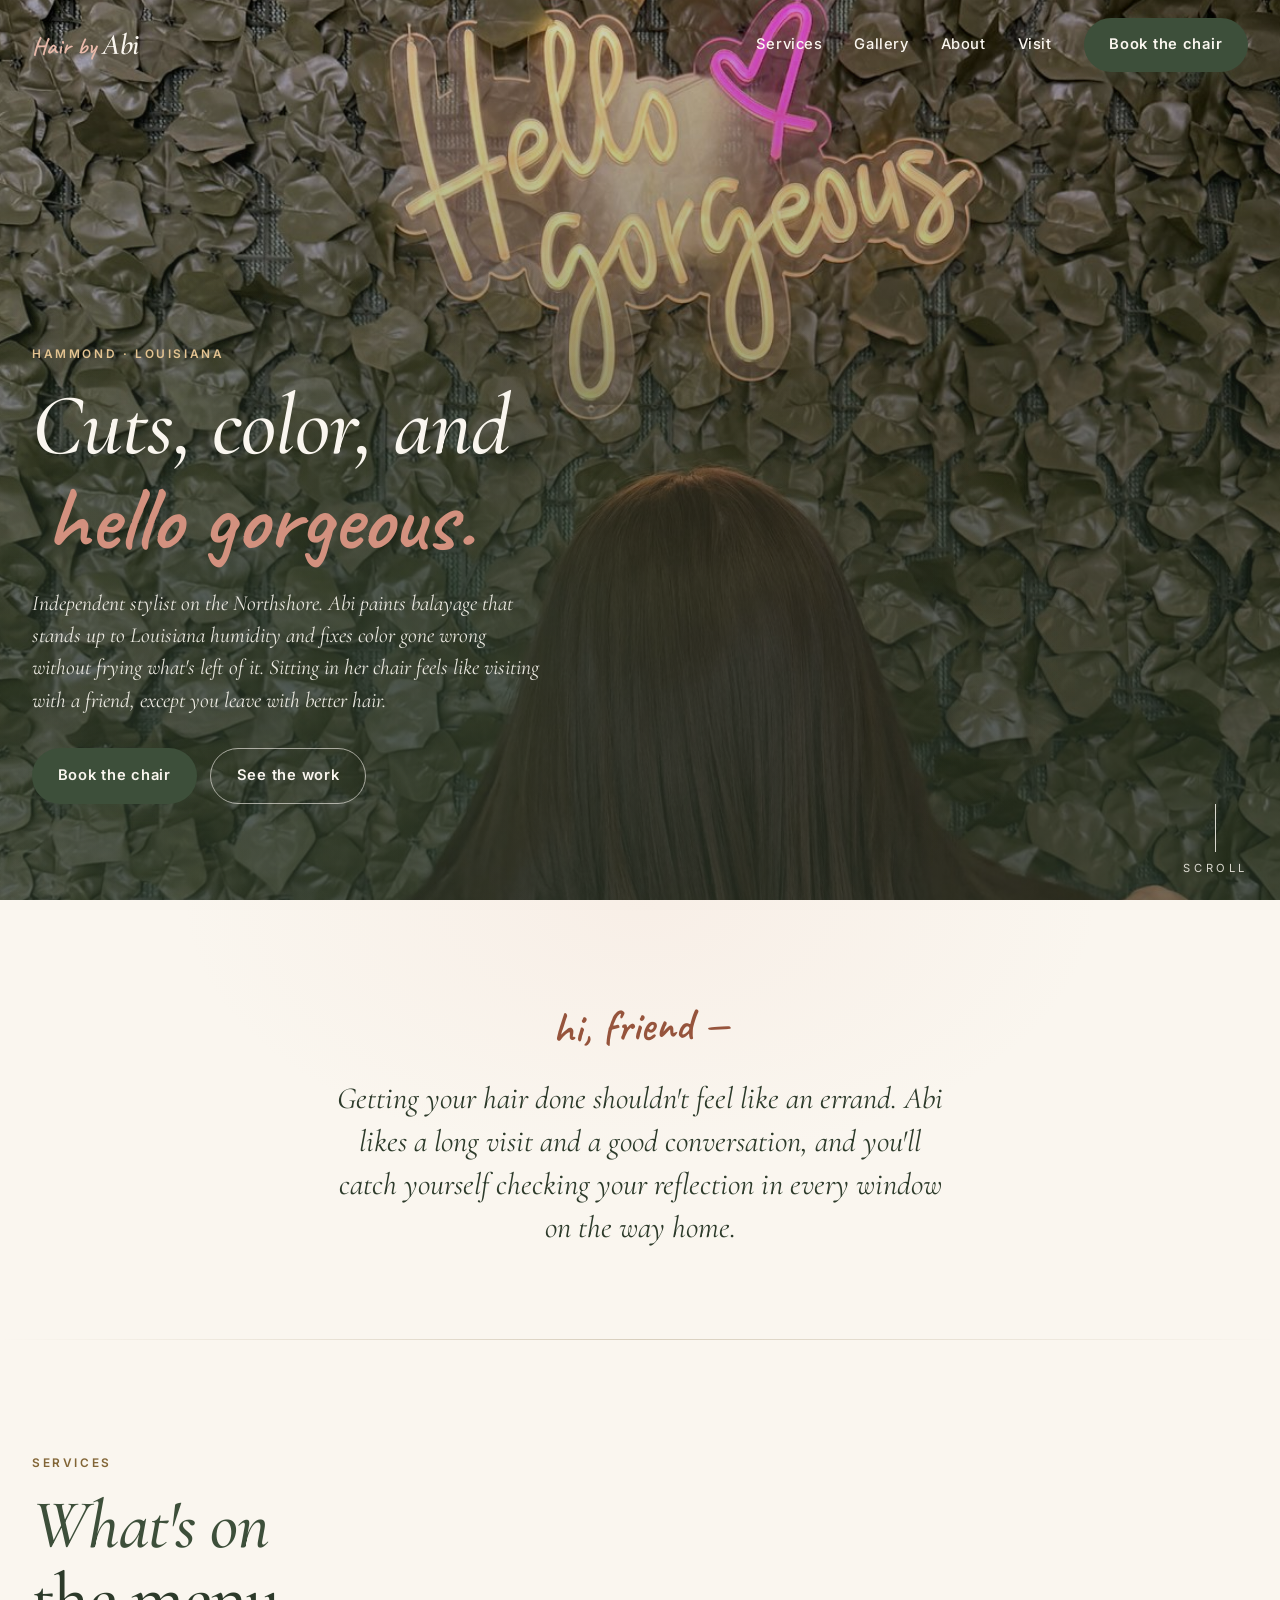
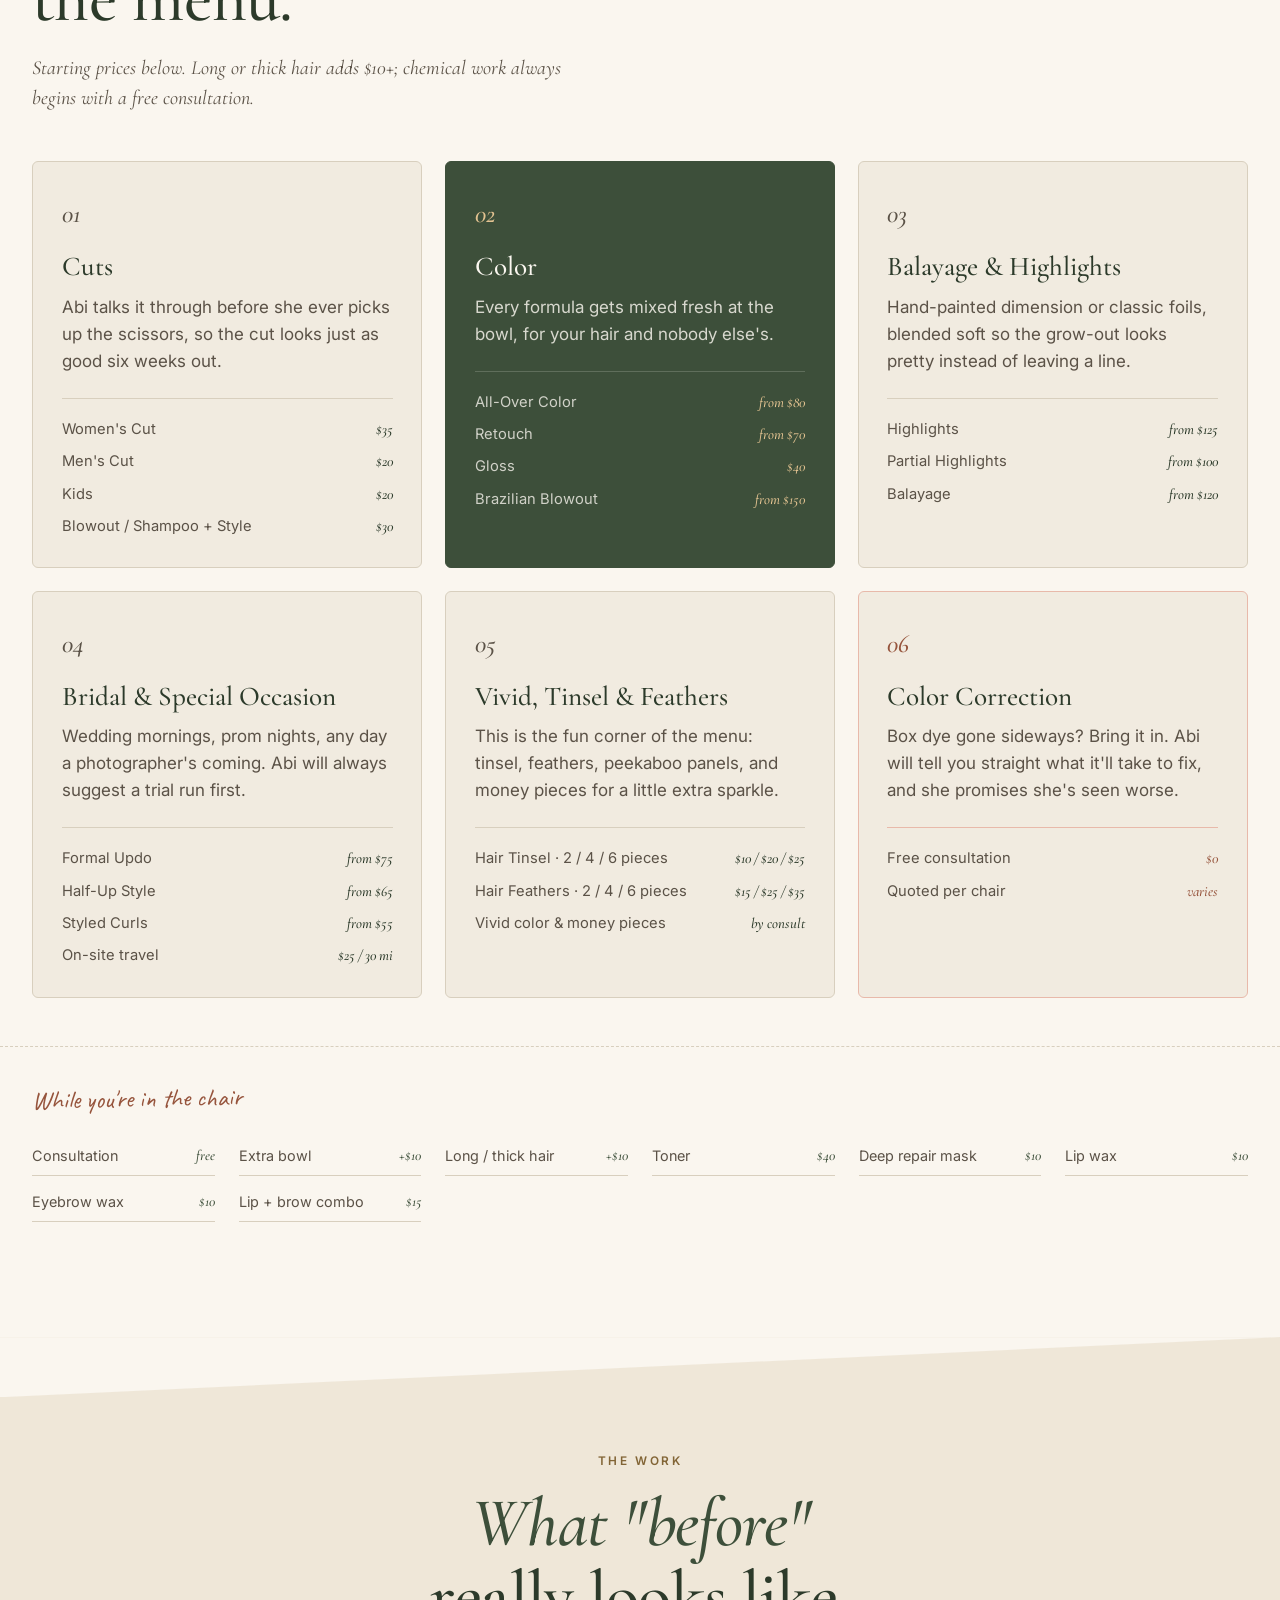
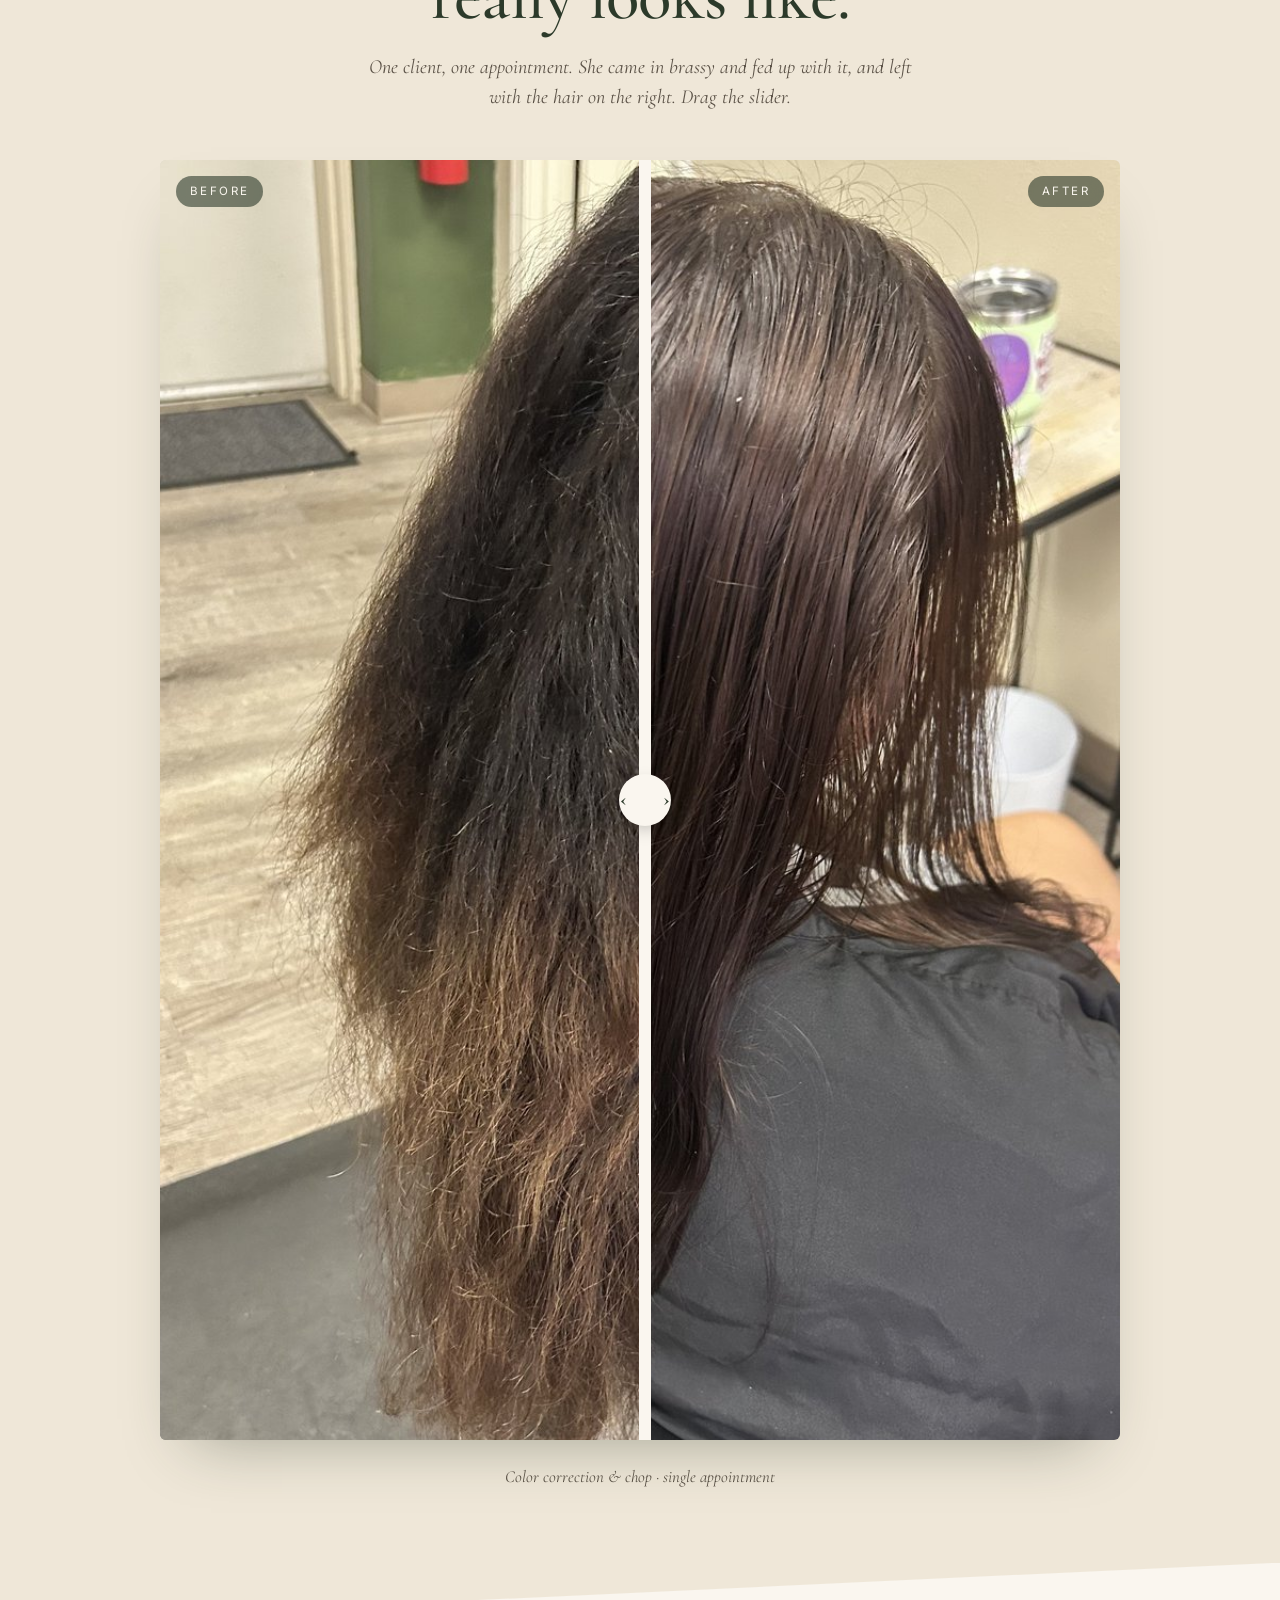
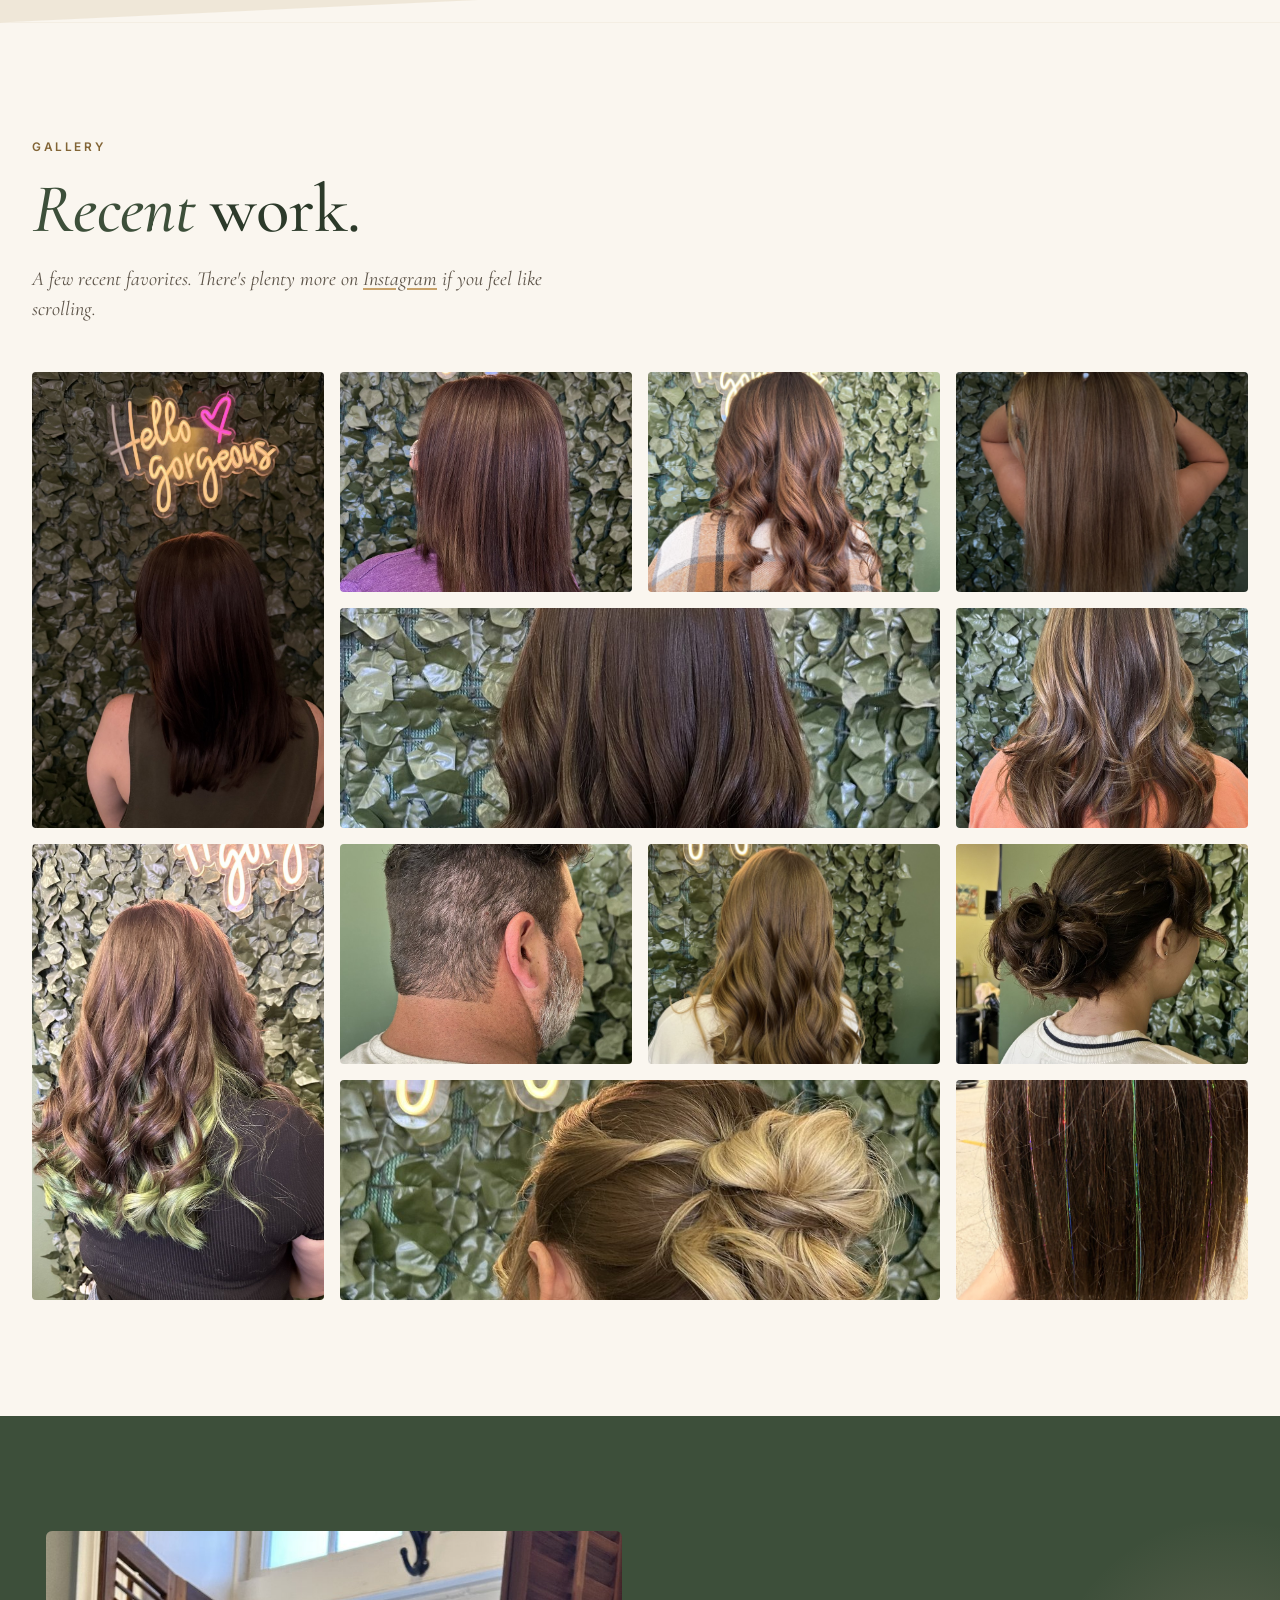
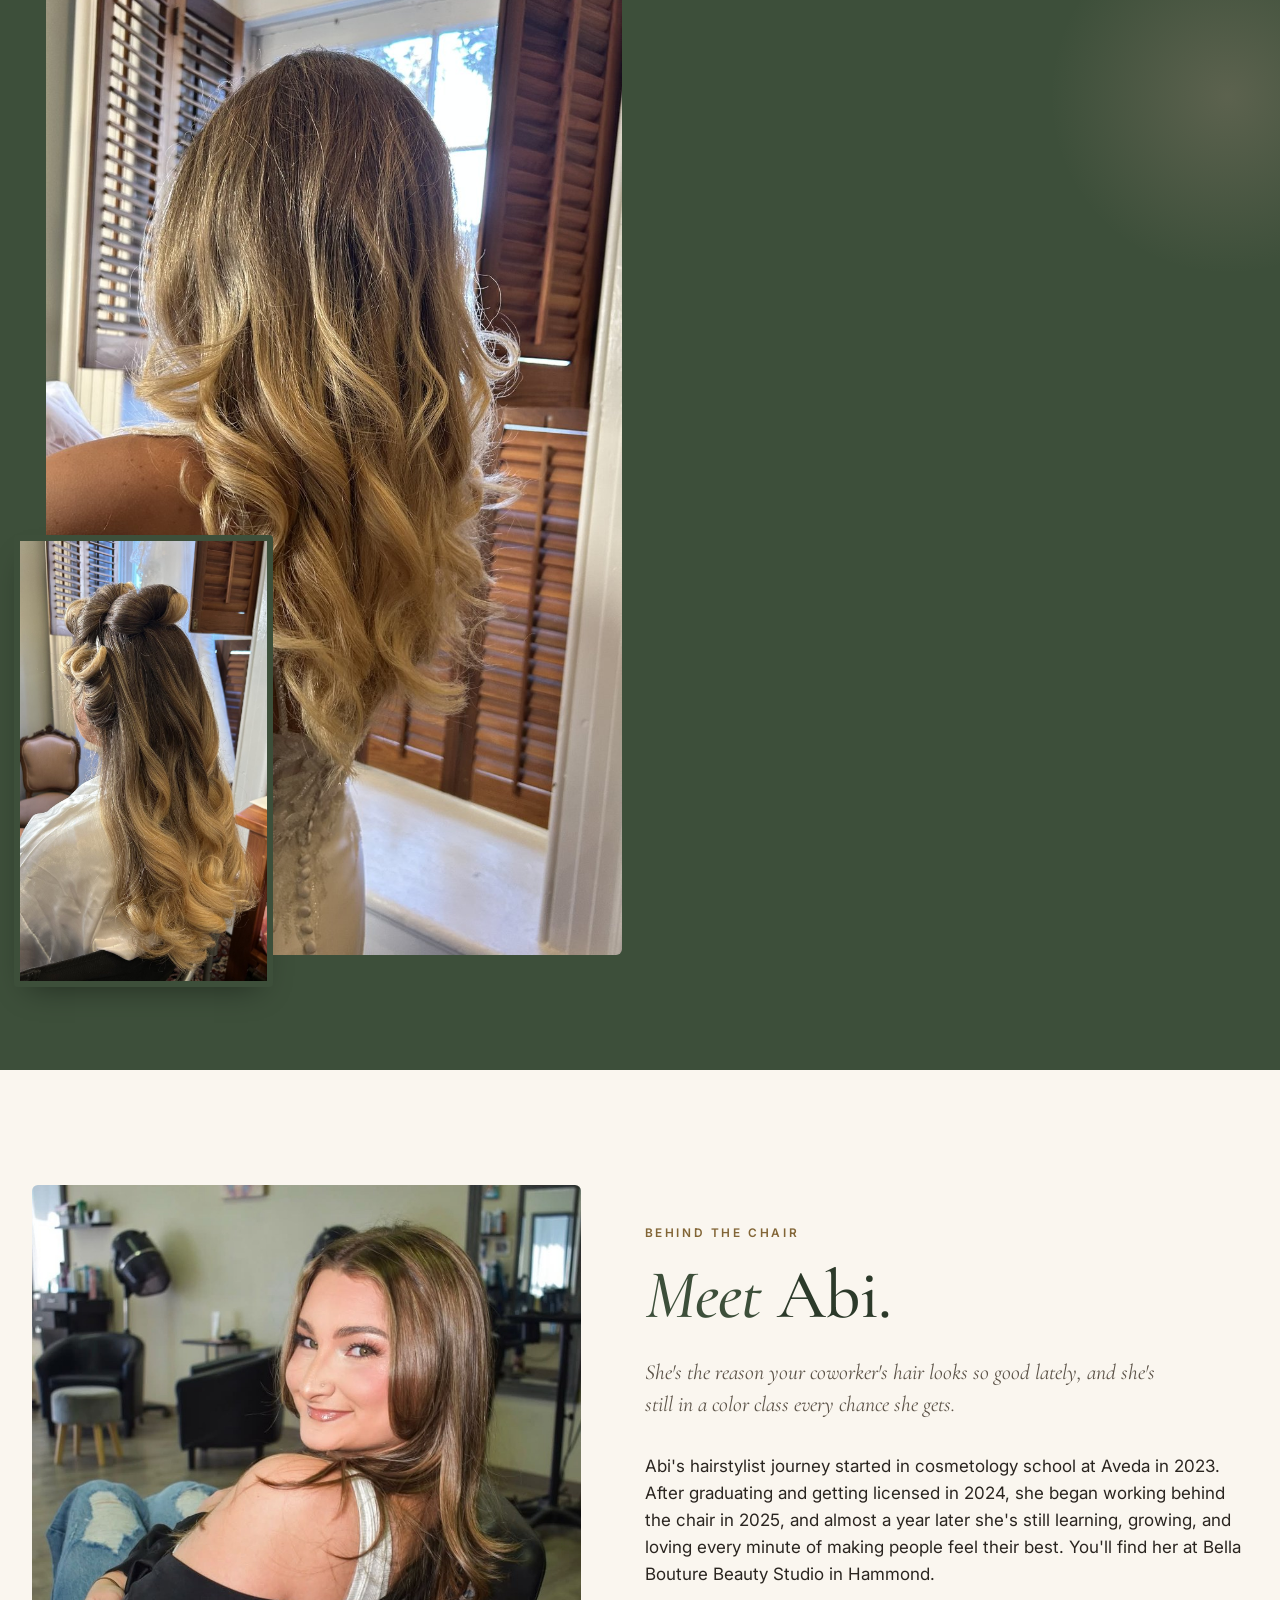
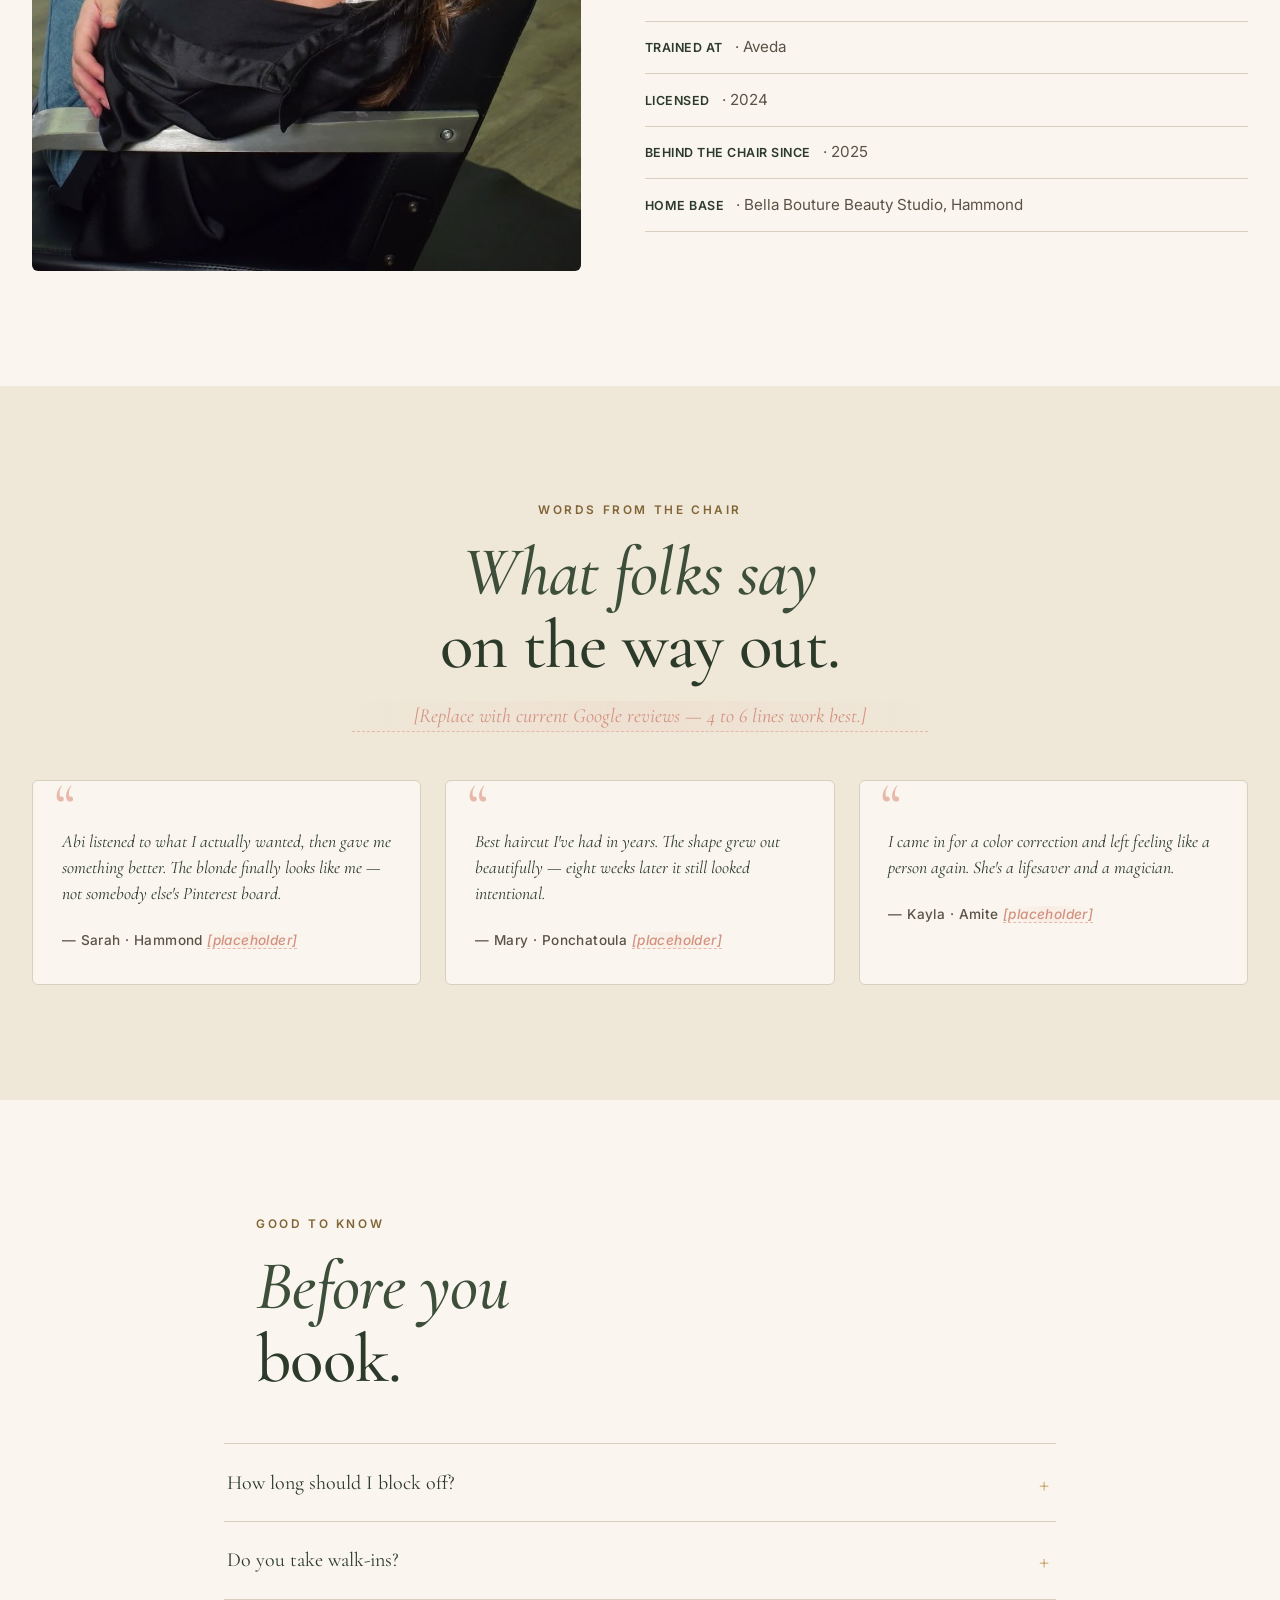
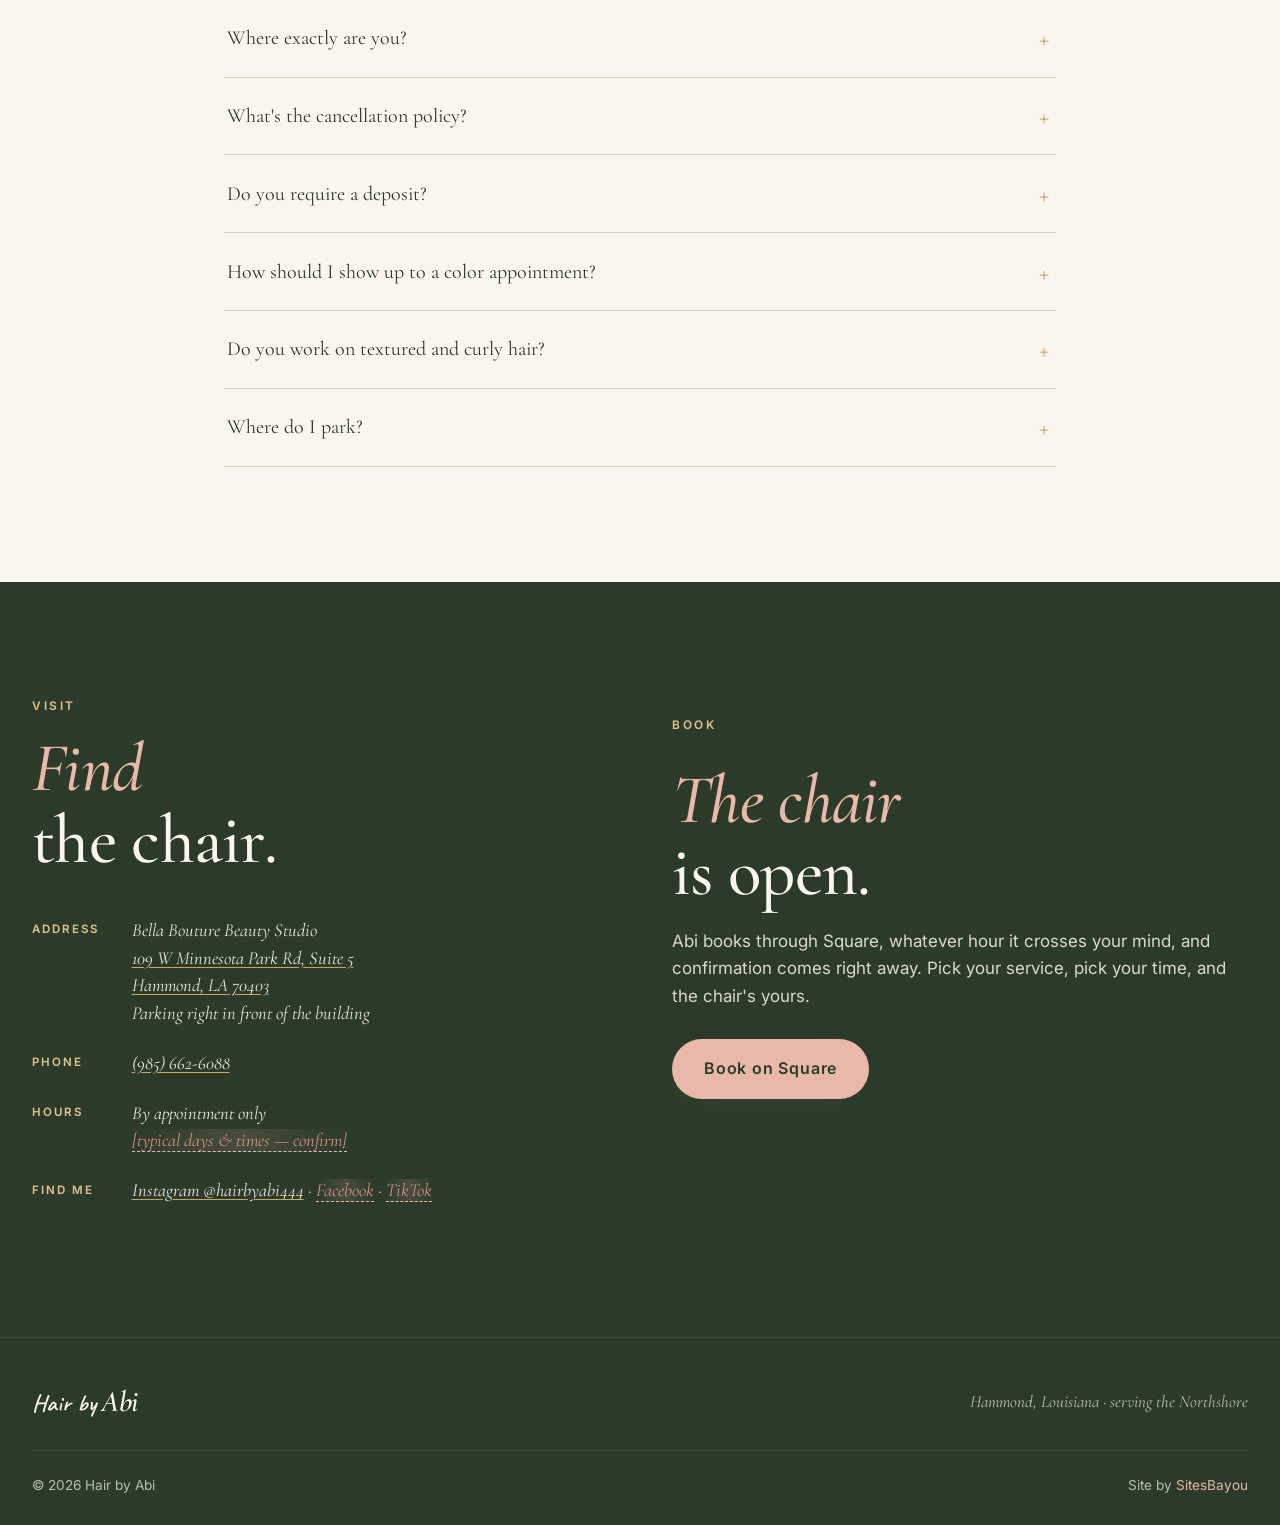
==== commit 40f644f3: "Add Aveda as Abi's cosmetology school Co-Authored-By: Claude Fable 5 <noreply@anthropic.com>" ====
--- a/index.html
+++ b/index.html
@@ -341,8 +341,9 @@
       <p class="kicker">Behind the chair</p>
       <h2 class="display"><em>Meet</em> Abi.</h2>
       <p class="lede">She's the reason your coworker's hair looks so good lately, and she's still in a color class every chance she gets.</p>
-      <p>Abi's hairstylist journey started in cosmetology school in 2023. After graduating and getting licensed in 2024, she began working behind the chair in 2025, and almost a year later she's still learning, growing, and loving every minute of making people feel their best. You'll find her at Bella Bouture Beauty Studio in Hammond.</p>
+      <p>Abi's hairstylist journey started in cosmetology school at Aveda in 2023. After graduating and getting licensed in 2024, she began working behind the chair in 2025, and almost a year later she's still learning, growing, and loving every minute of making people feel their best. You'll find her at Bella Bouture Beauty Studio in Hammond.</p>
       <ul class="about-cred">
+        <li><strong>Trained at</strong> · Aveda</li>
         <li><strong>Licensed</strong> · 2024</li>
         <li><strong>Behind the chair since</strong> · 2025</li>
         <li><strong>Home base</strong> · Bella Bouture Beauty Studio, Hammond</li>
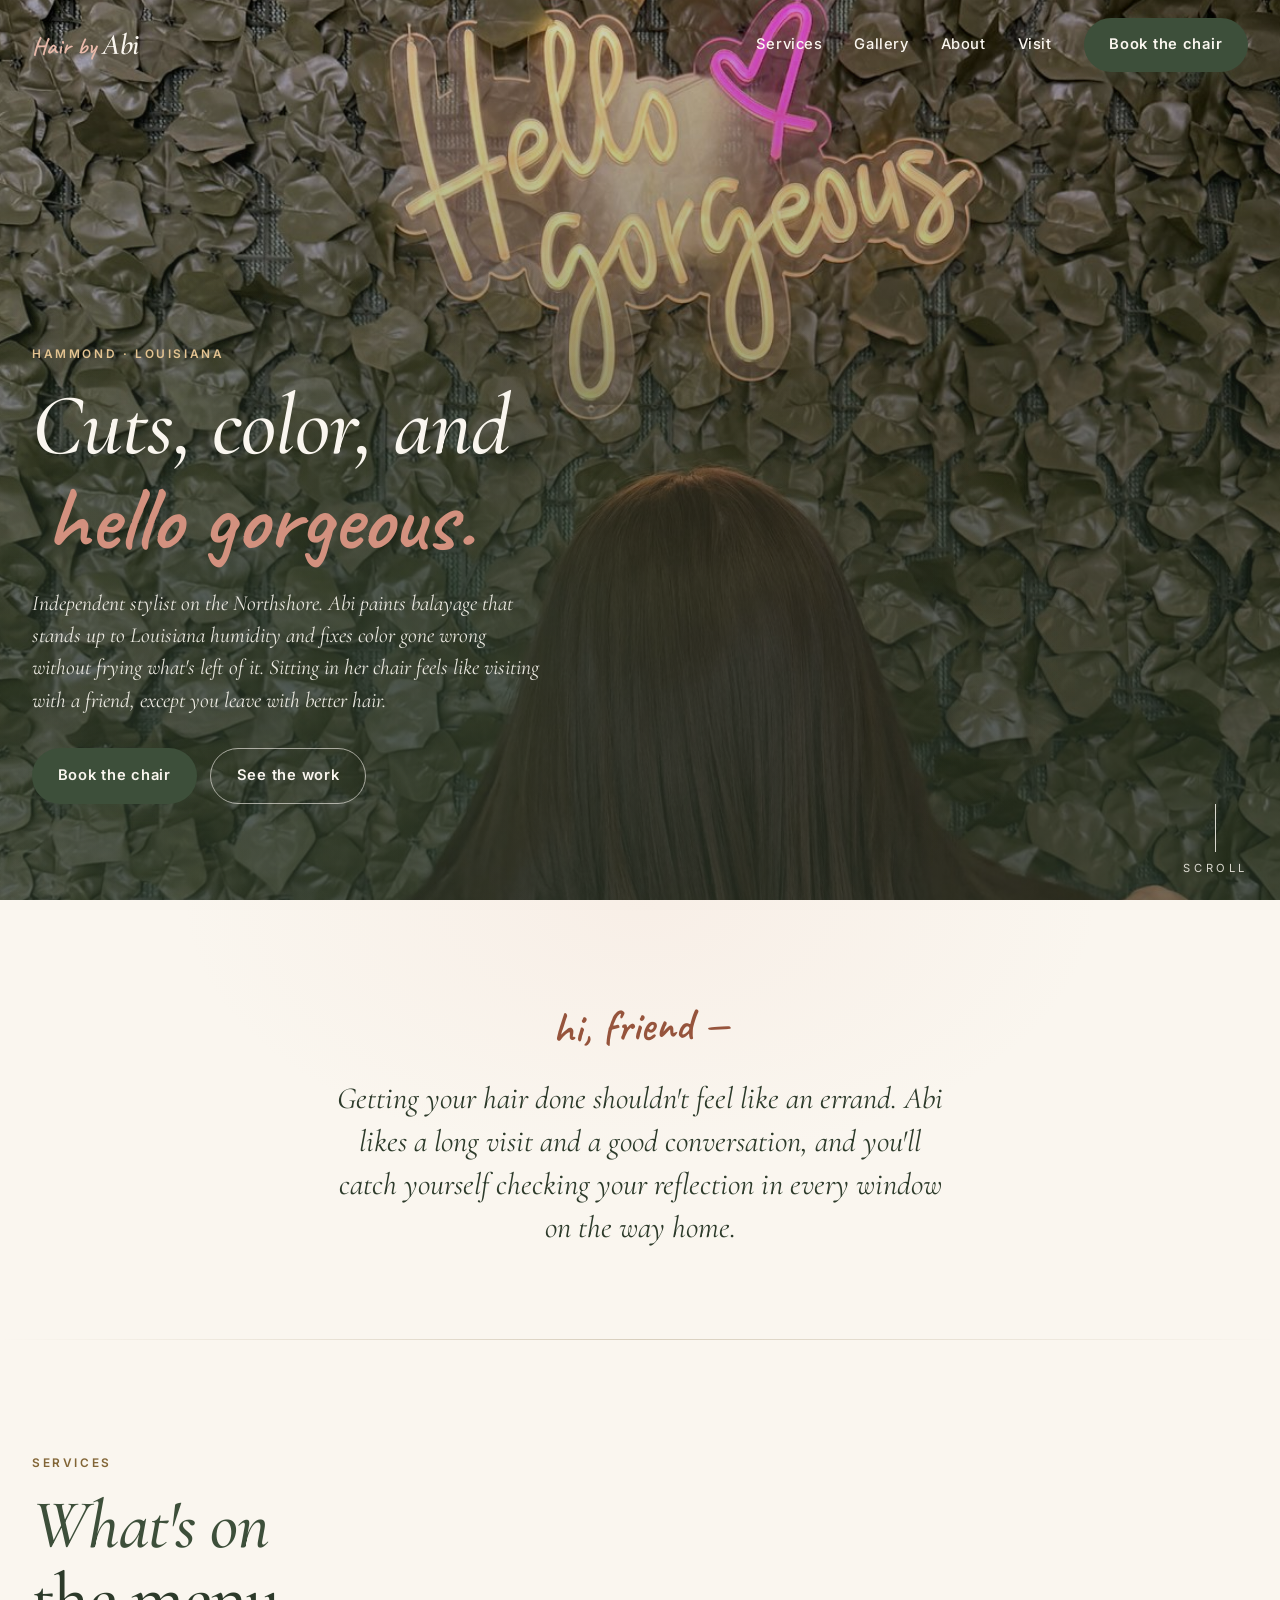
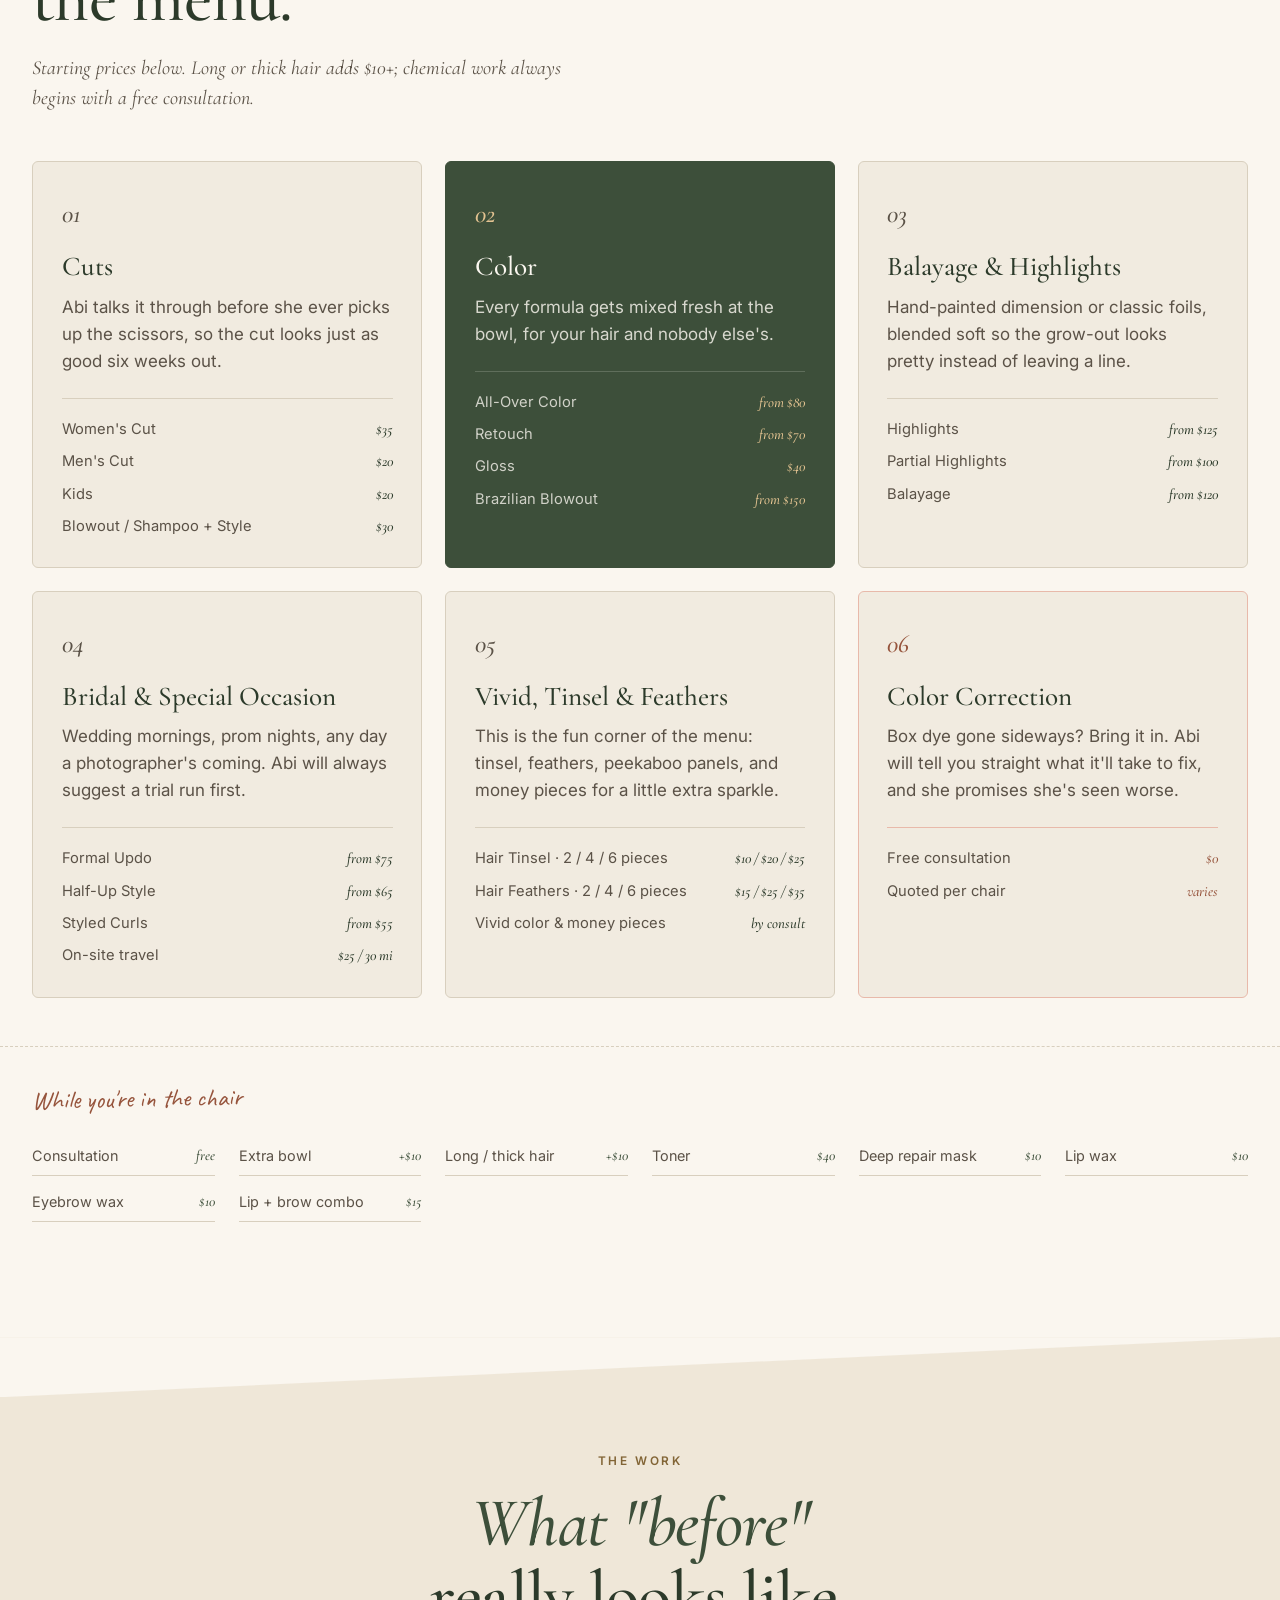
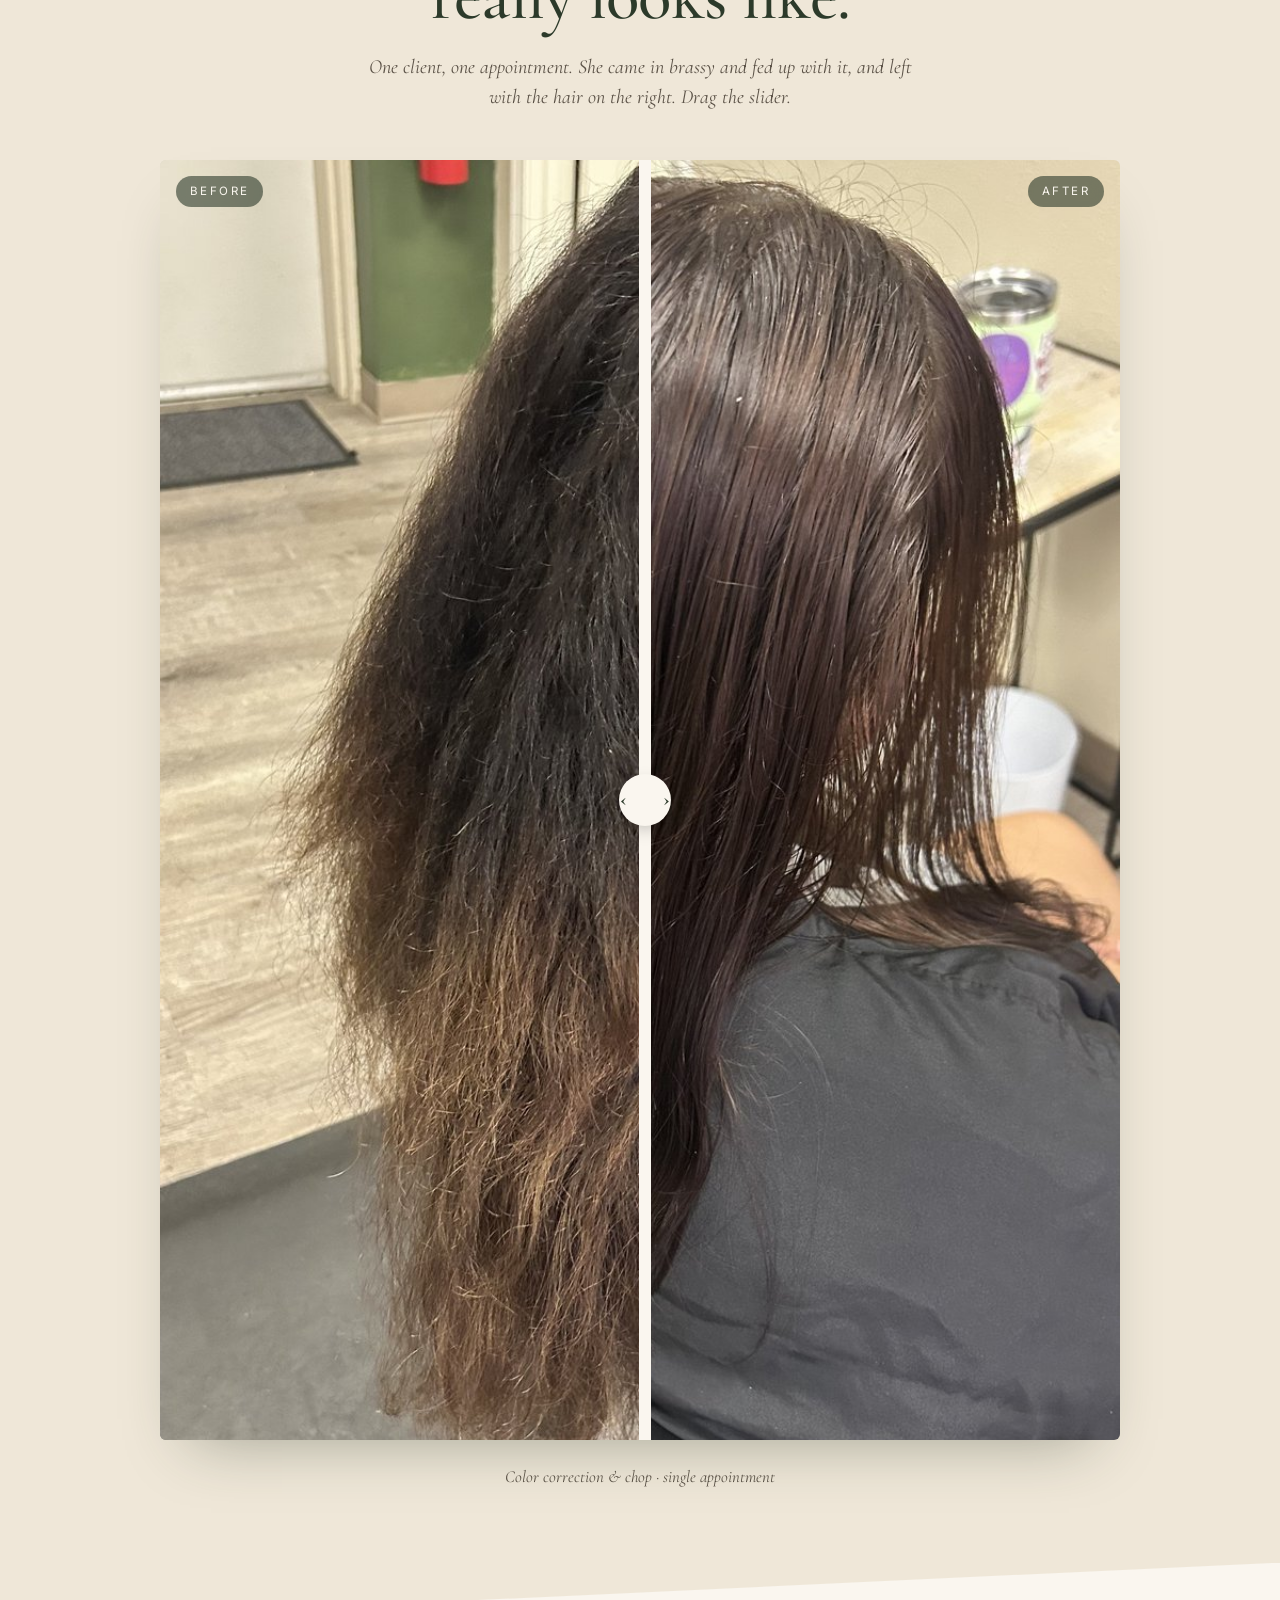
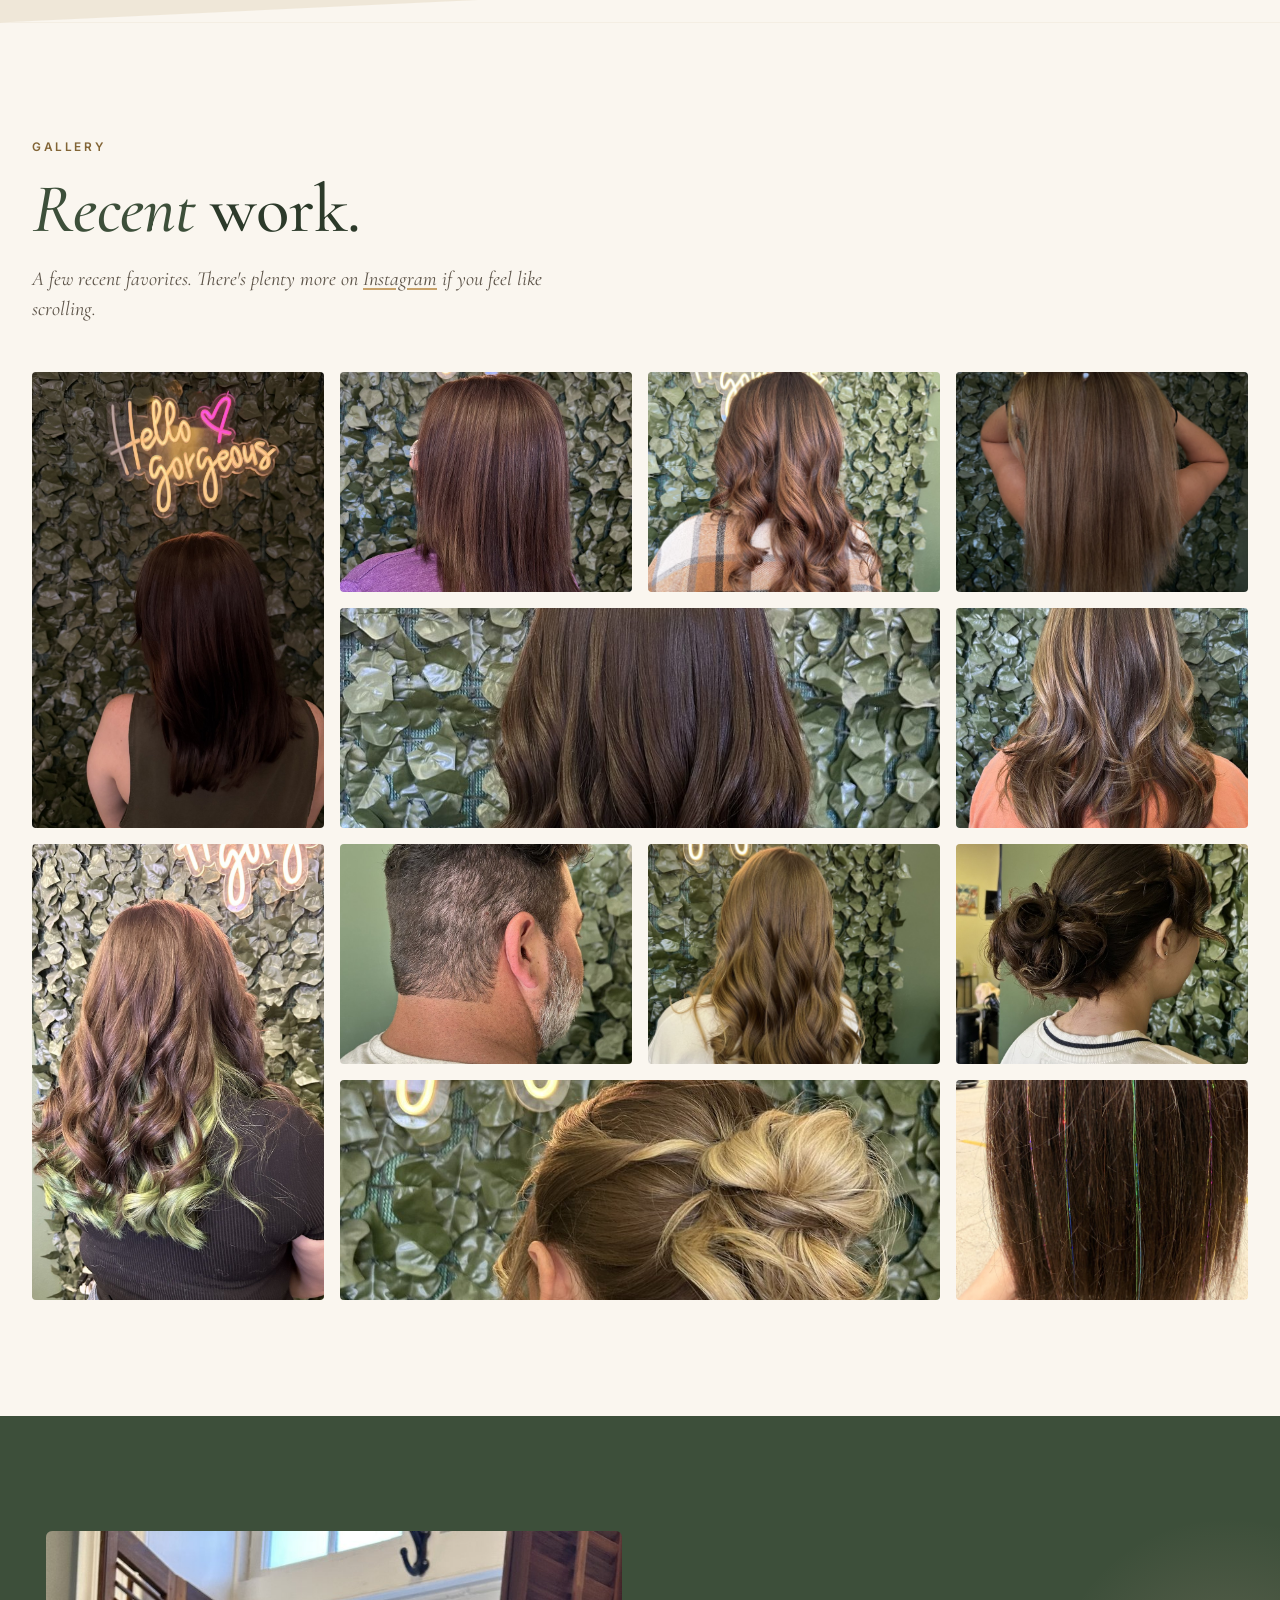
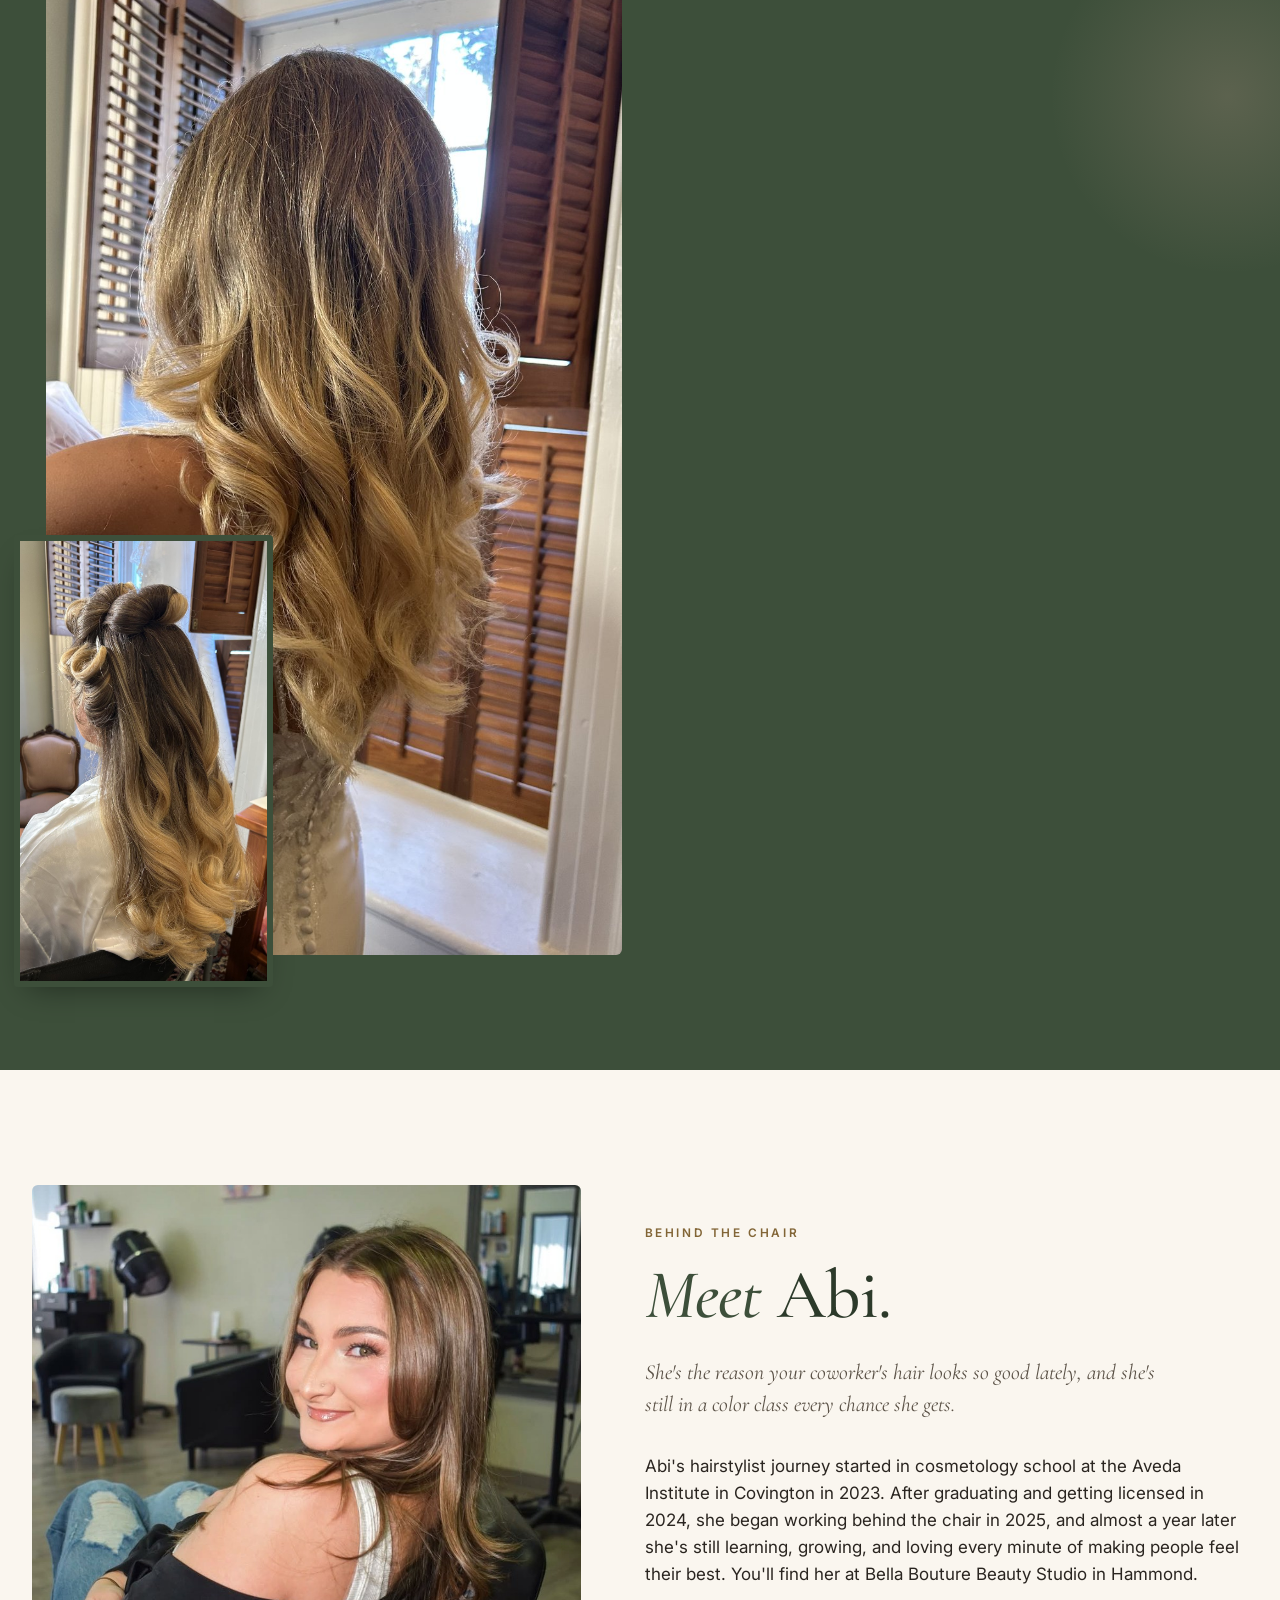
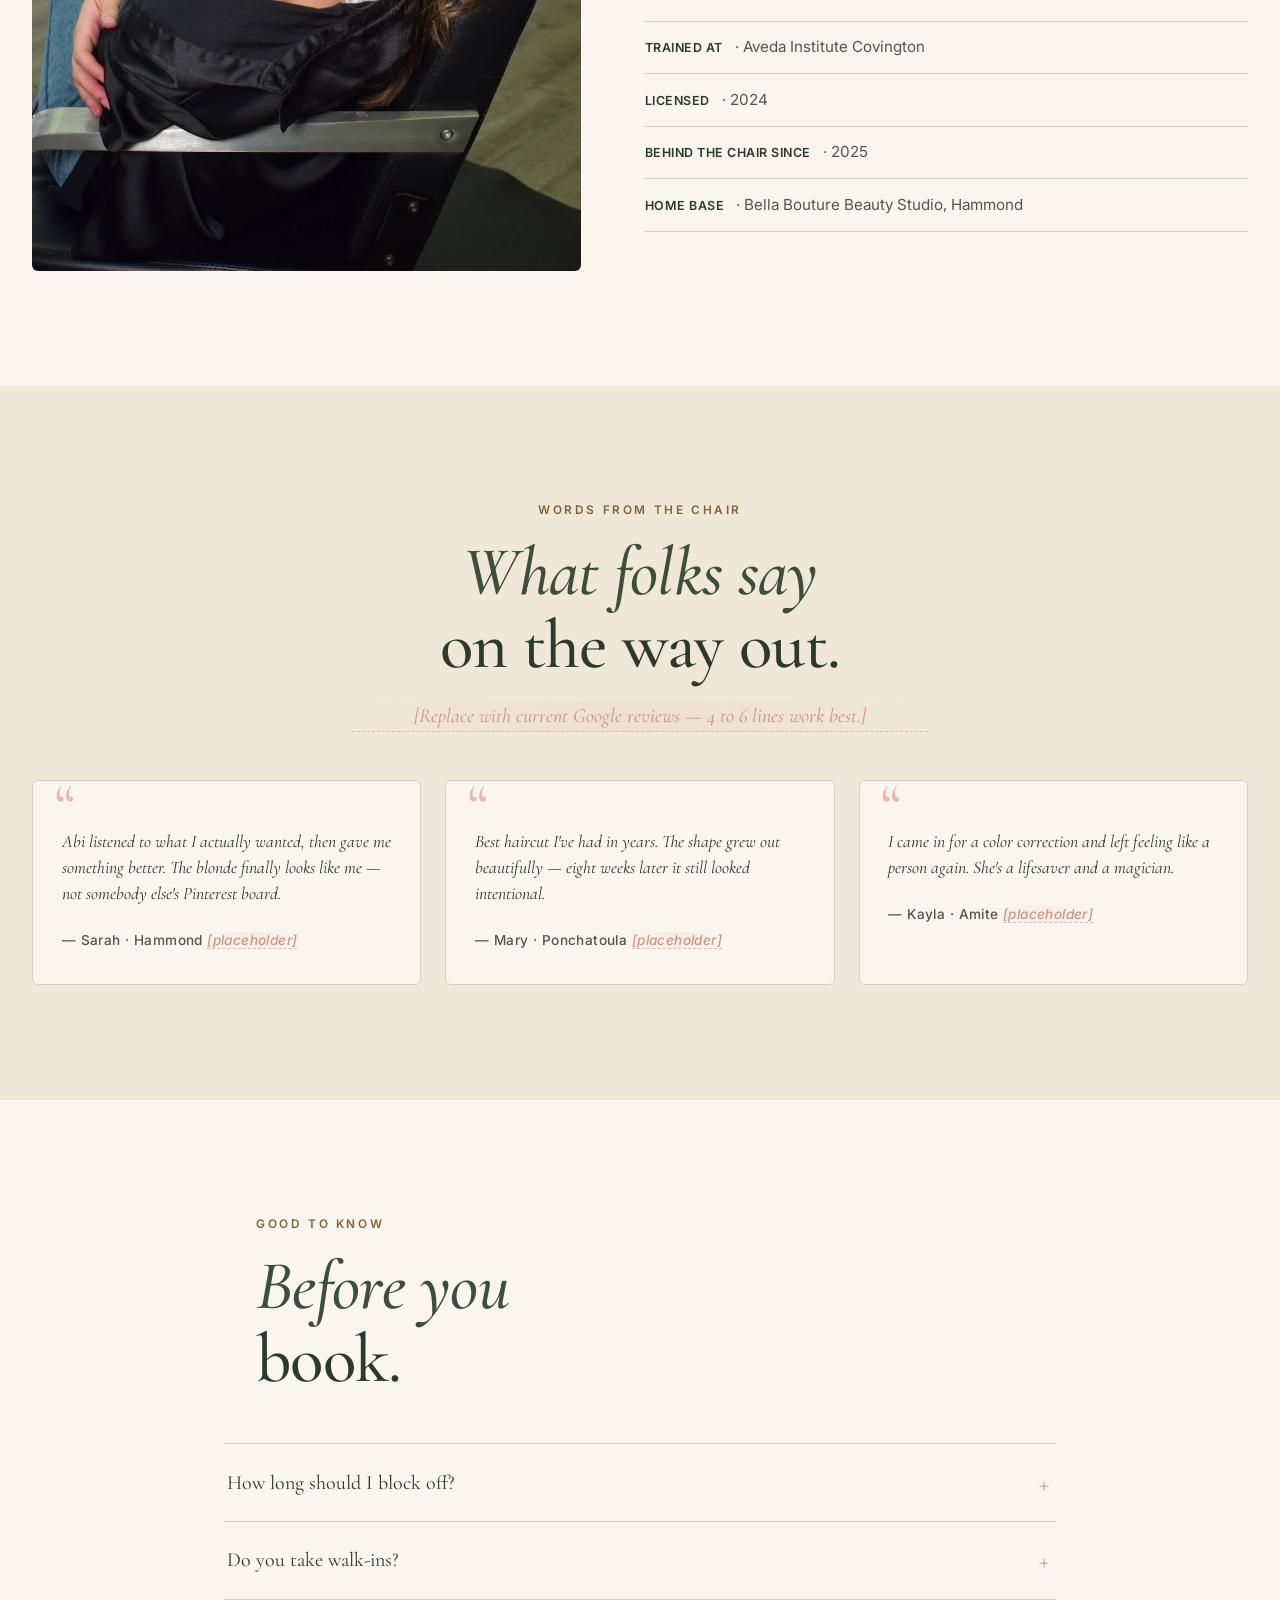
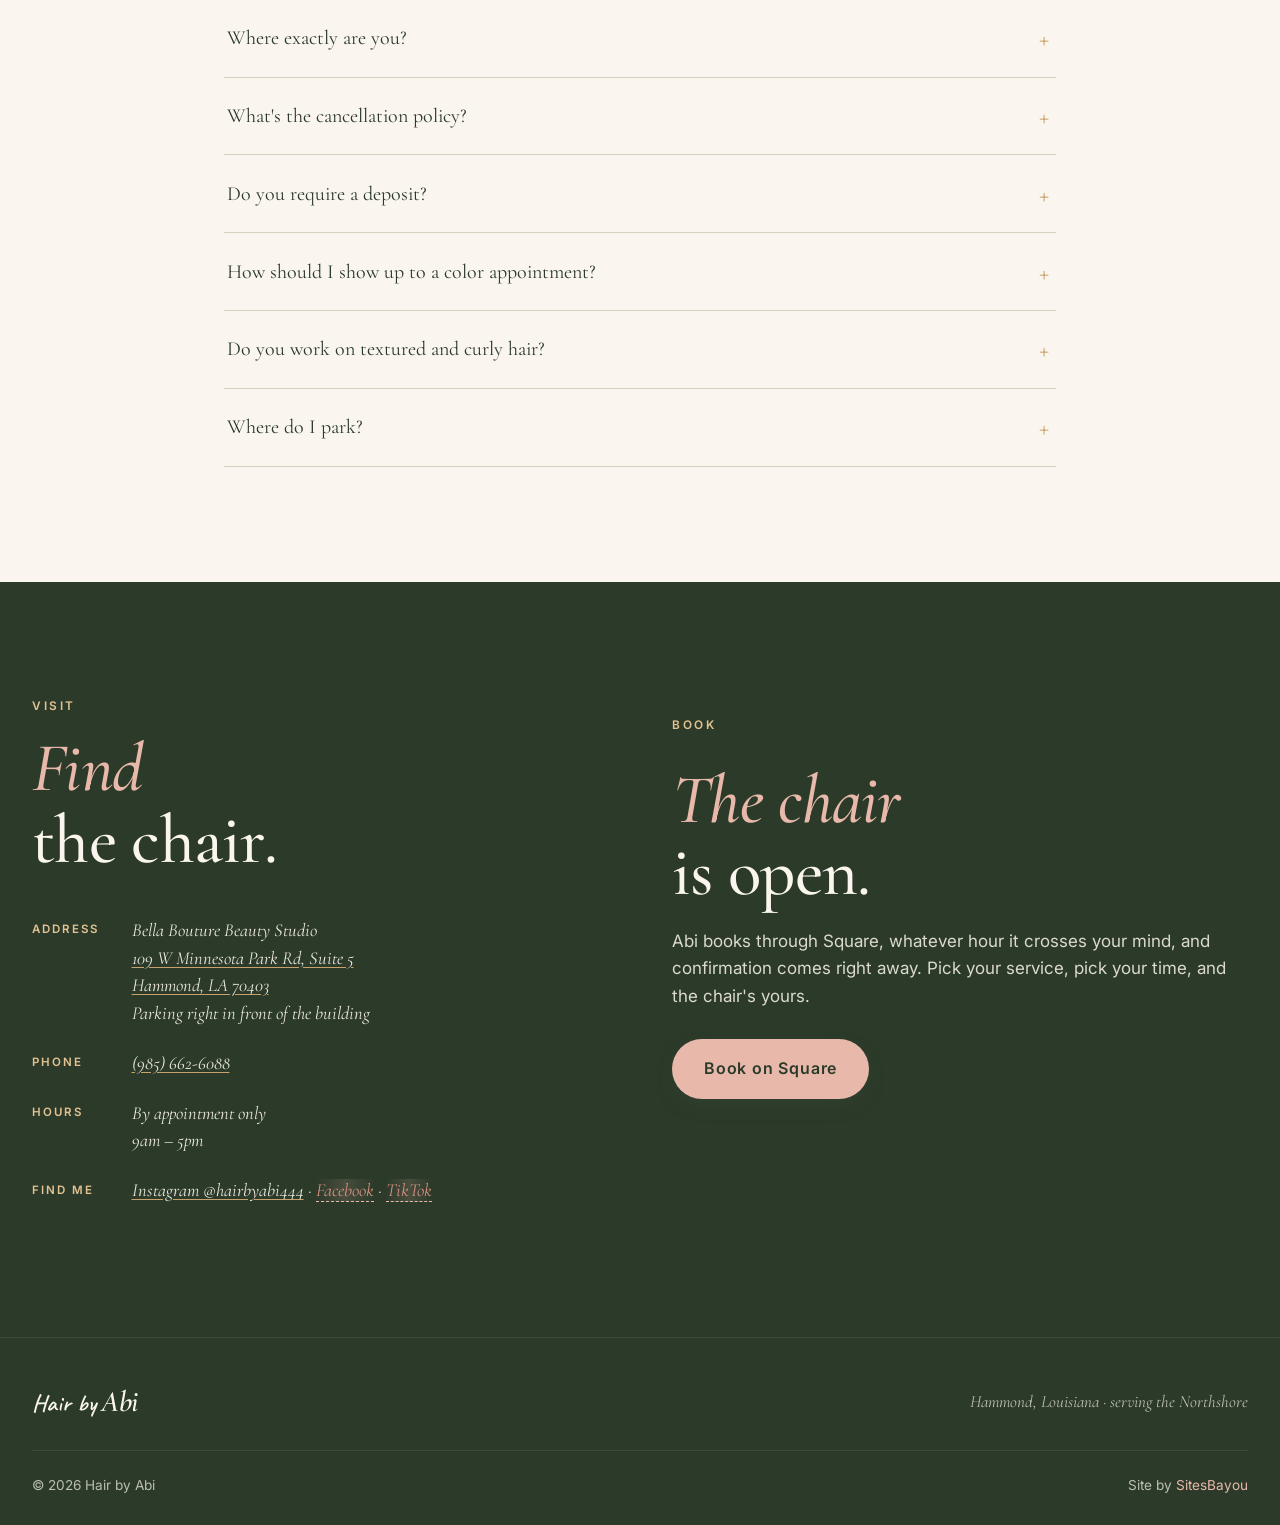
==== commit 7cf72bd3: "Aveda Institute Covington + hours 9am-5pm Co-Authored-By: Claude Fable 5 <noreply@anthropic.com>" ====
--- a/index.html
+++ b/index.html
@@ -341,9 +341,9 @@
       <p class="kicker">Behind the chair</p>
       <h2 class="display"><em>Meet</em> Abi.</h2>
       <p class="lede">She's the reason your coworker's hair looks so good lately, and she's still in a color class every chance she gets.</p>
-      <p>Abi's hairstylist journey started in cosmetology school at Aveda in 2023. After graduating and getting licensed in 2024, she began working behind the chair in 2025, and almost a year later she's still learning, growing, and loving every minute of making people feel their best. You'll find her at Bella Bouture Beauty Studio in Hammond.</p>
+      <p>Abi's hairstylist journey started in cosmetology school at the Aveda Institute in Covington in 2023. After graduating and getting licensed in 2024, she began working behind the chair in 2025, and almost a year later she's still learning, growing, and loving every minute of making people feel their best. You'll find her at Bella Bouture Beauty Studio in Hammond.</p>
       <ul class="about-cred">
-        <li><strong>Trained at</strong> · Aveda</li>
+        <li><strong>Trained at</strong> · Aveda Institute Covington</li>
         <li><strong>Licensed</strong> · 2024</li>
         <li><strong>Behind the chair since</strong> · 2025</li>
         <li><strong>Home base</strong> · Bella Bouture Beauty Studio, Hammond</li>
@@ -437,7 +437,7 @@
           <dt>Hours</dt>
           <dd>
             By appointment only<br>
-            <span class="placeholder">[typical days &amp; times — confirm]</span>
+            9am &ndash; 5pm
           </dd>
           <dt>Find me</dt>
           <dd>
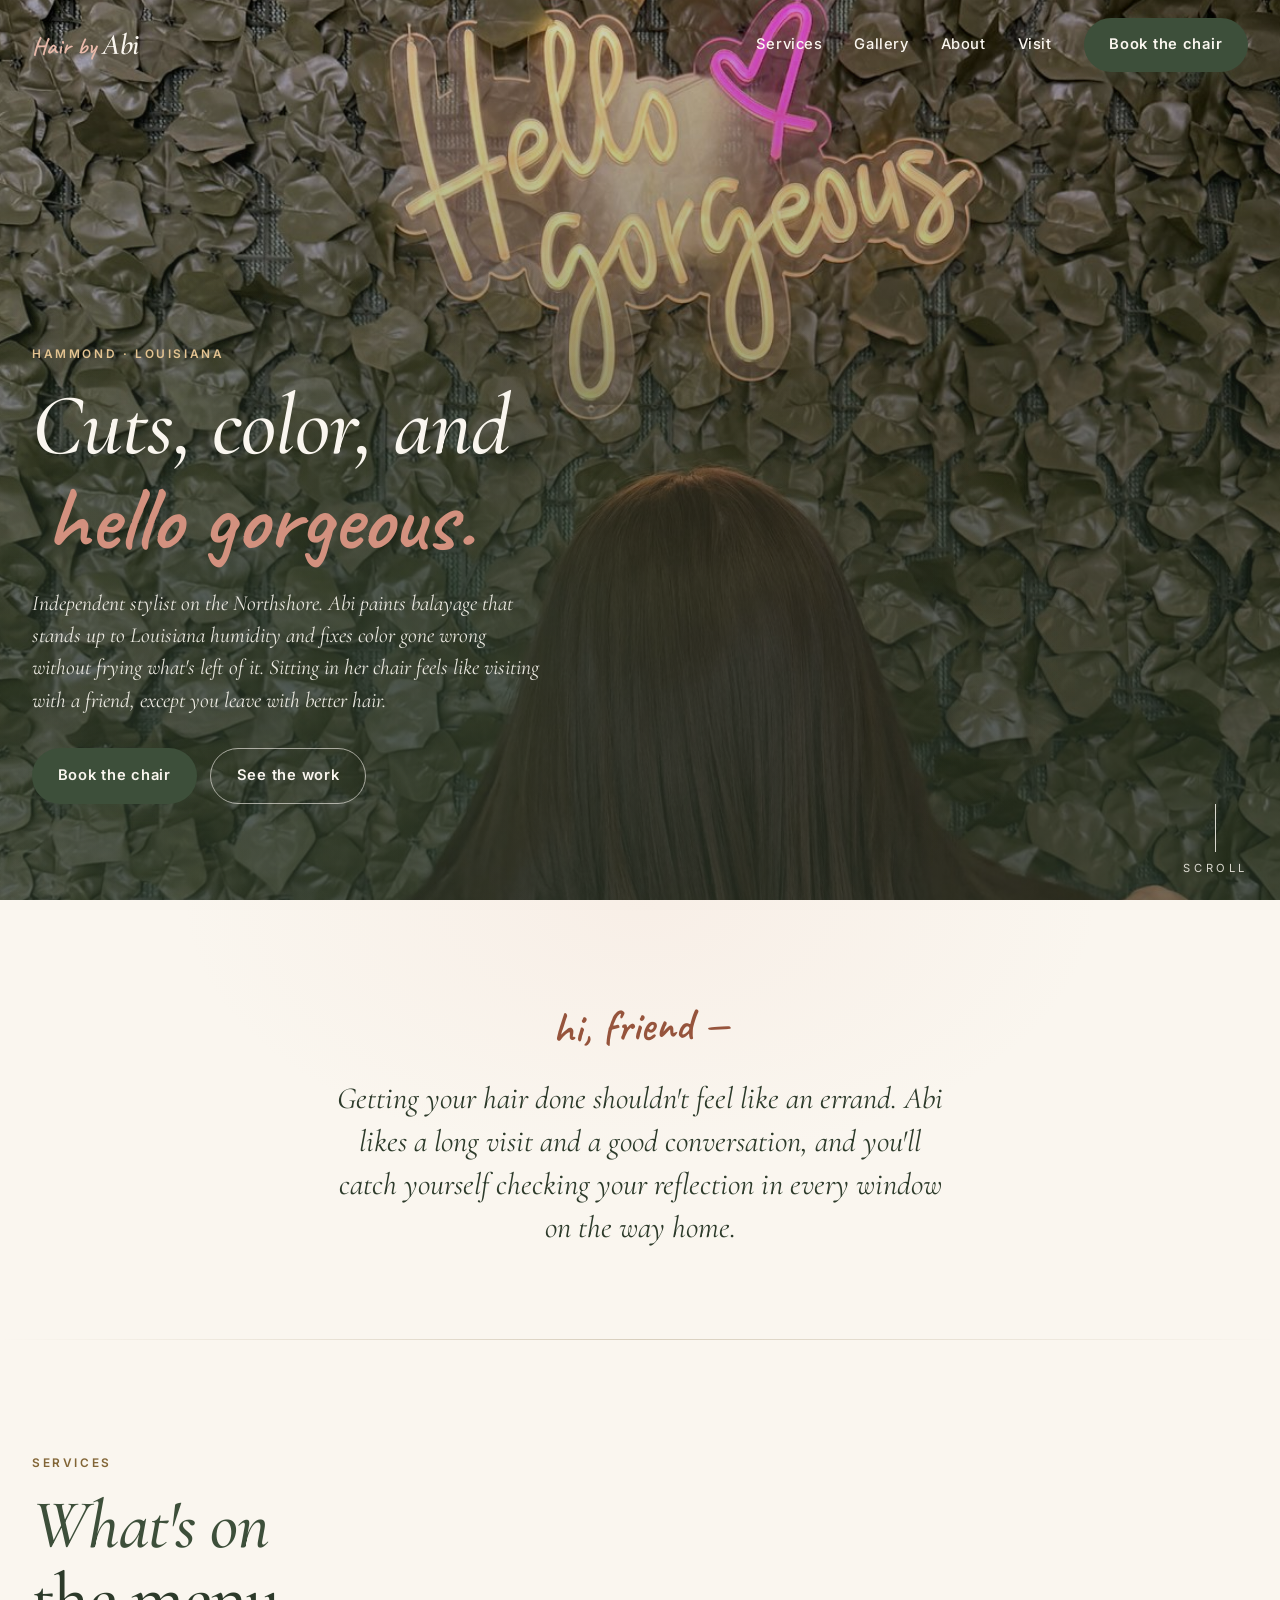
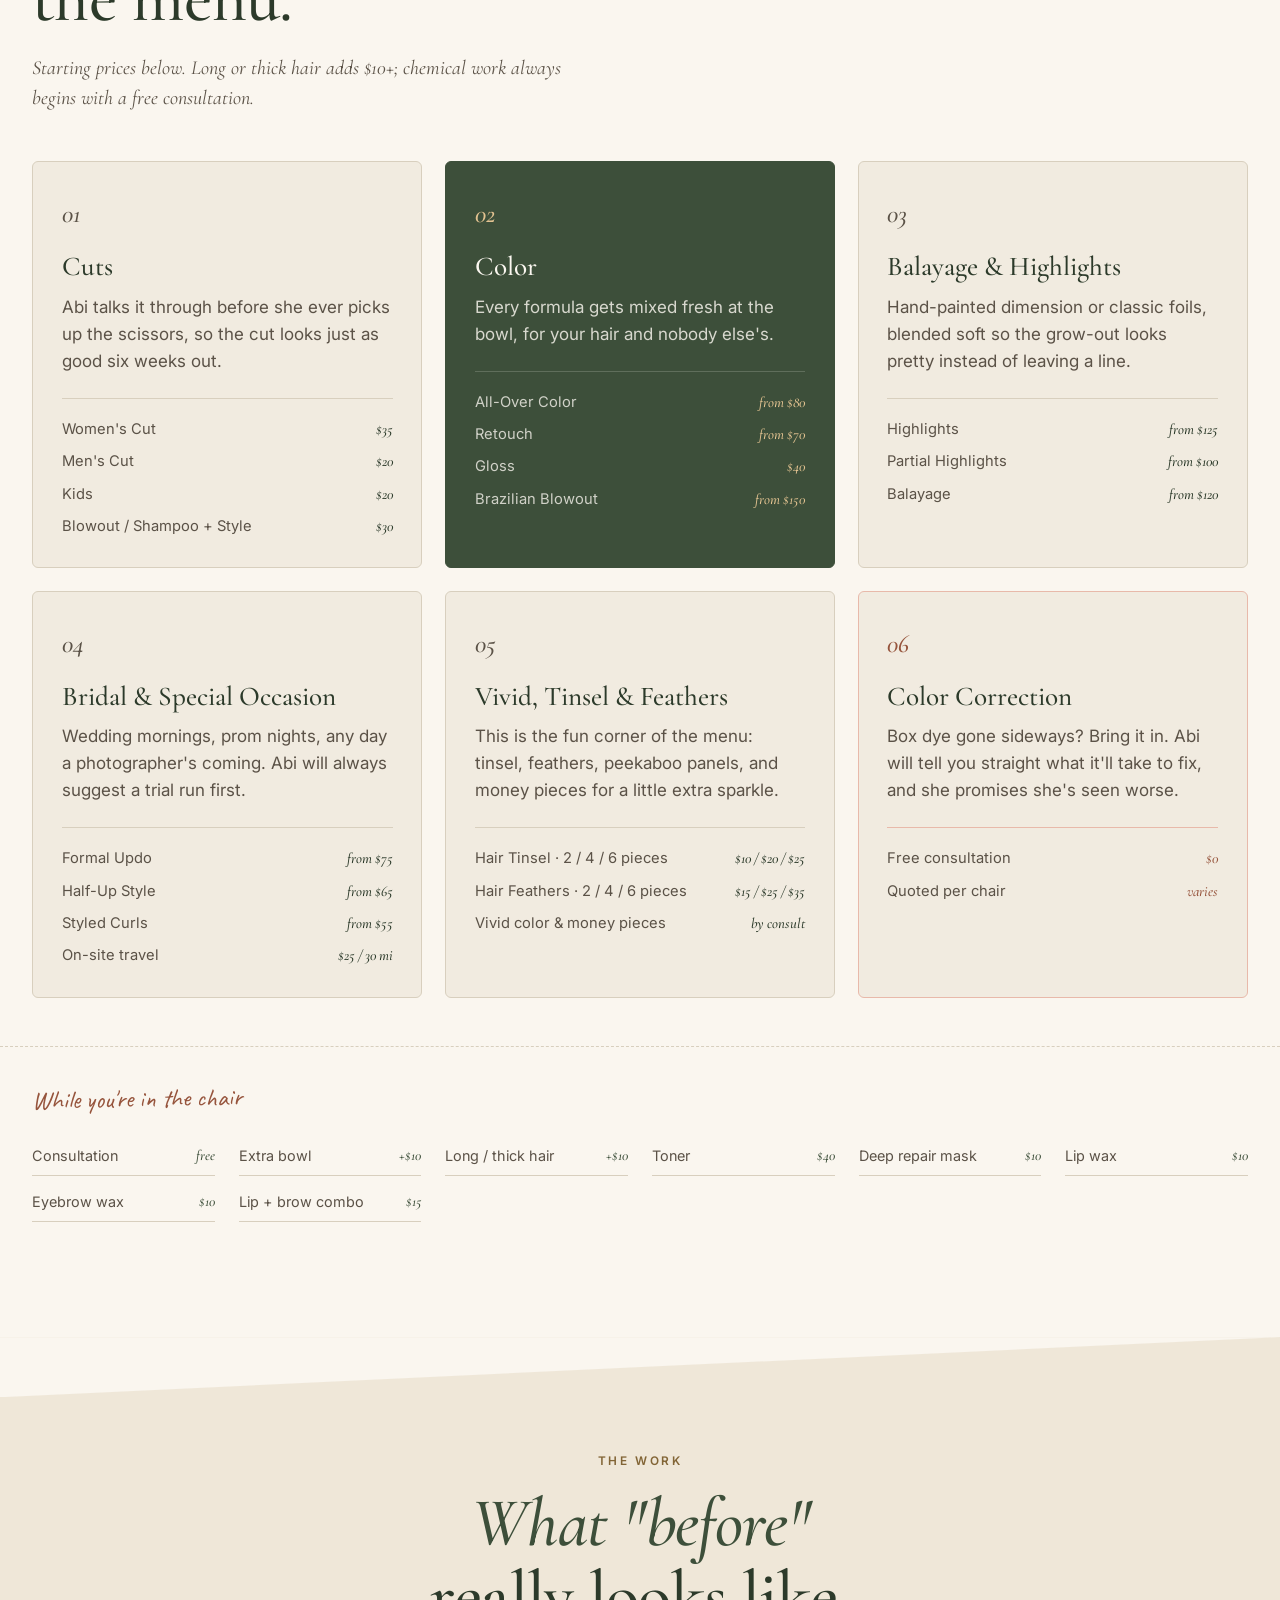
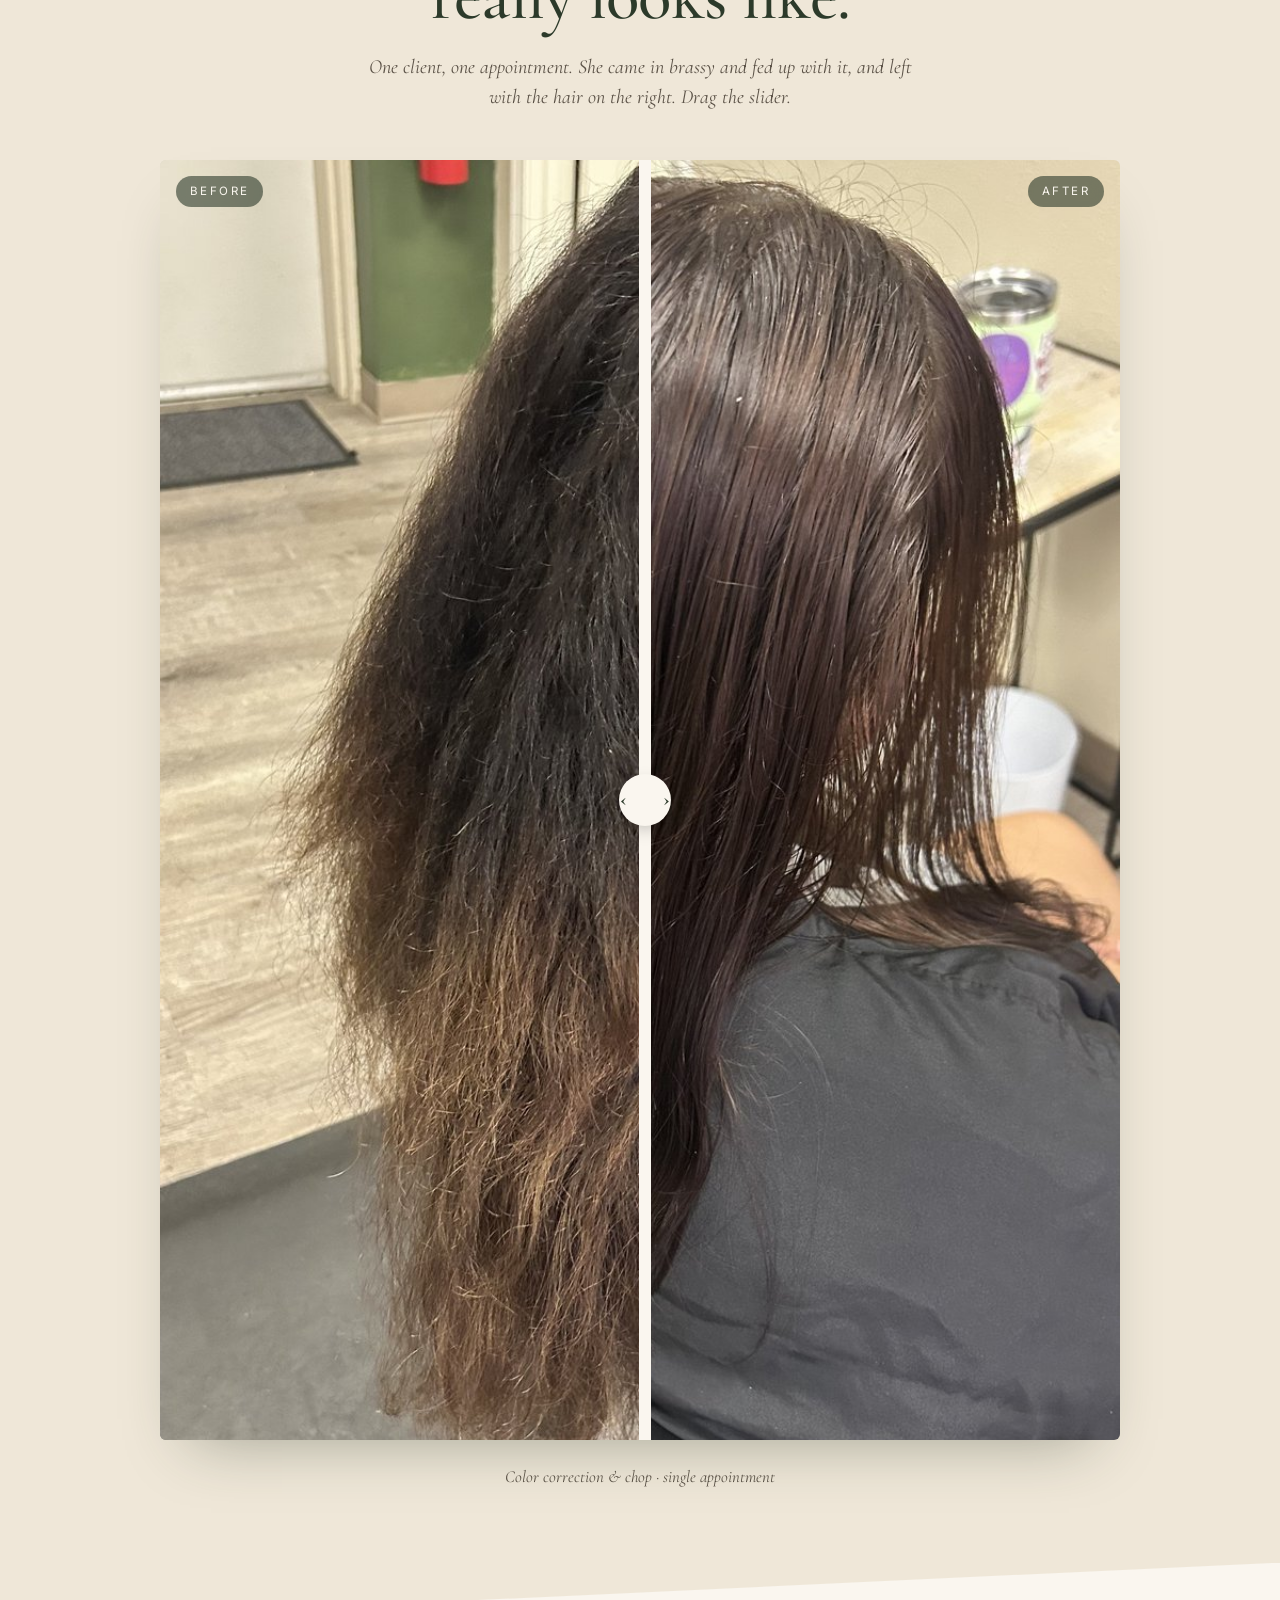
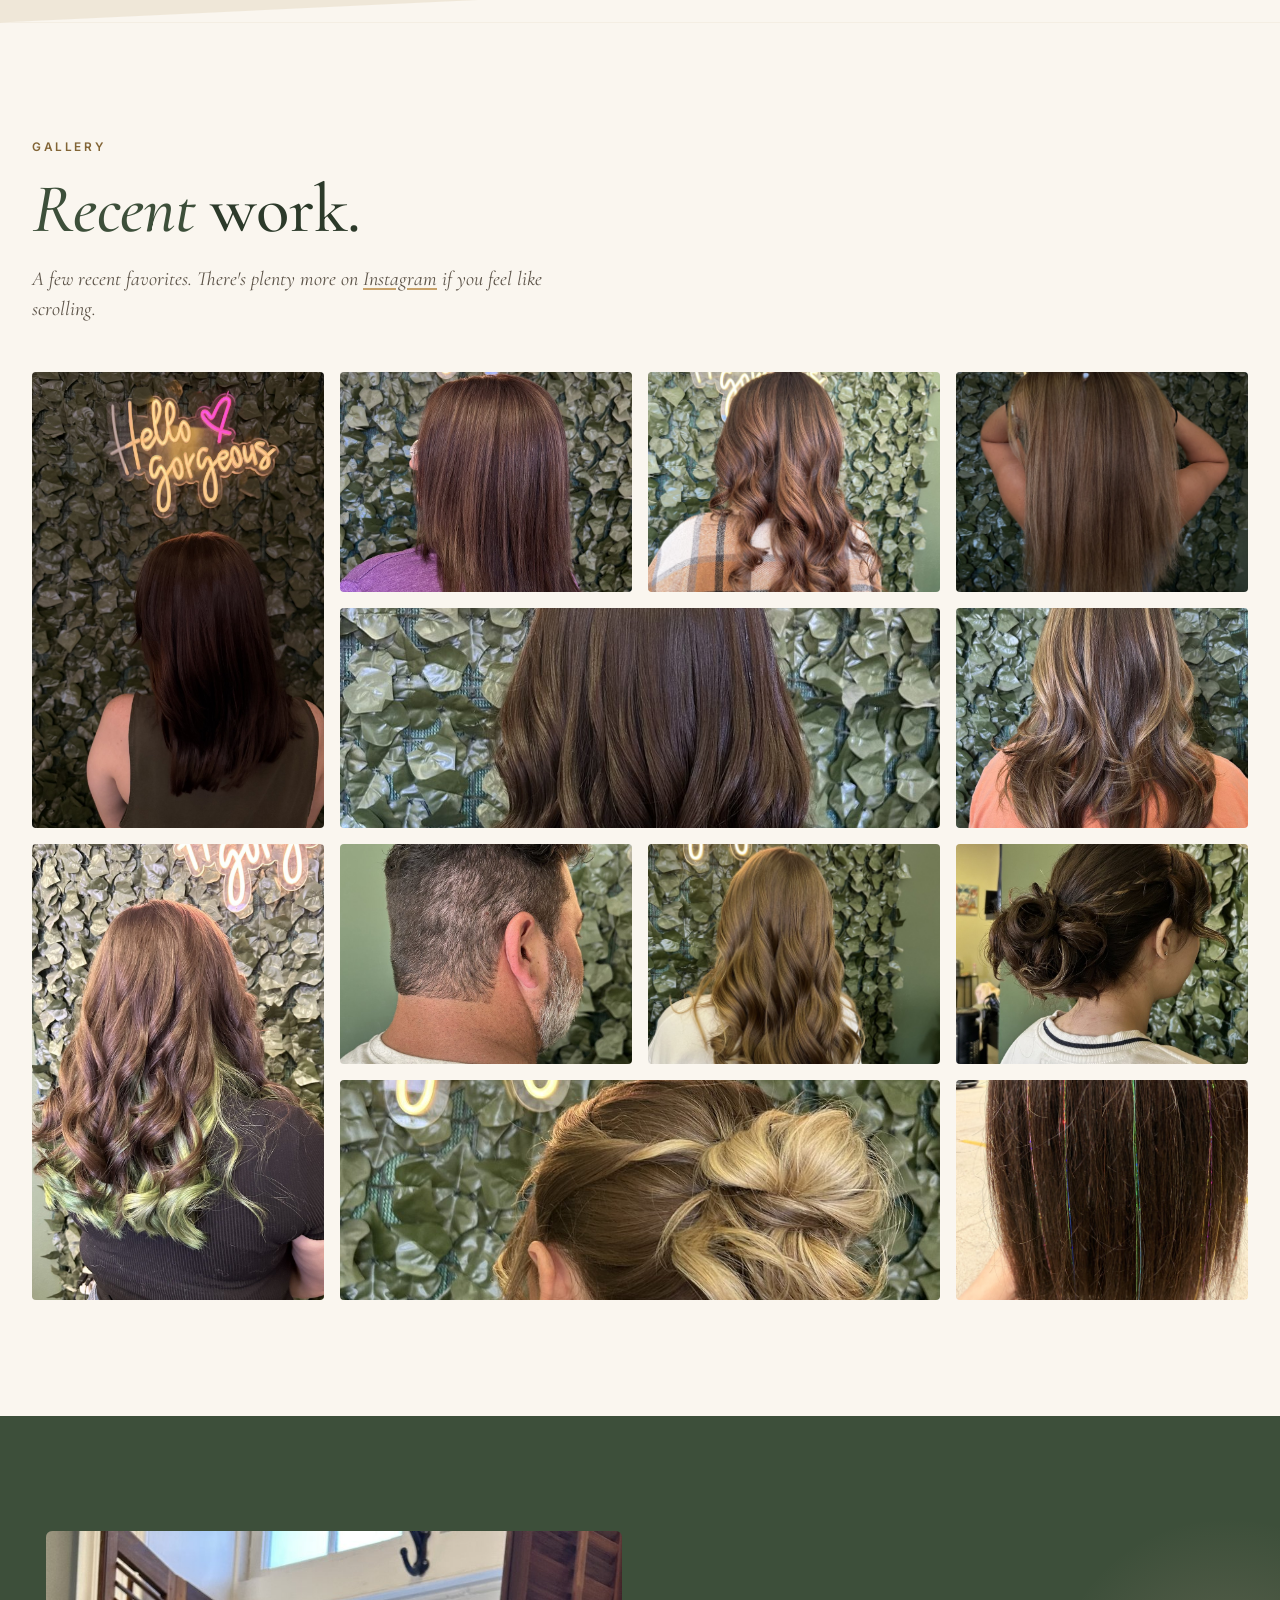
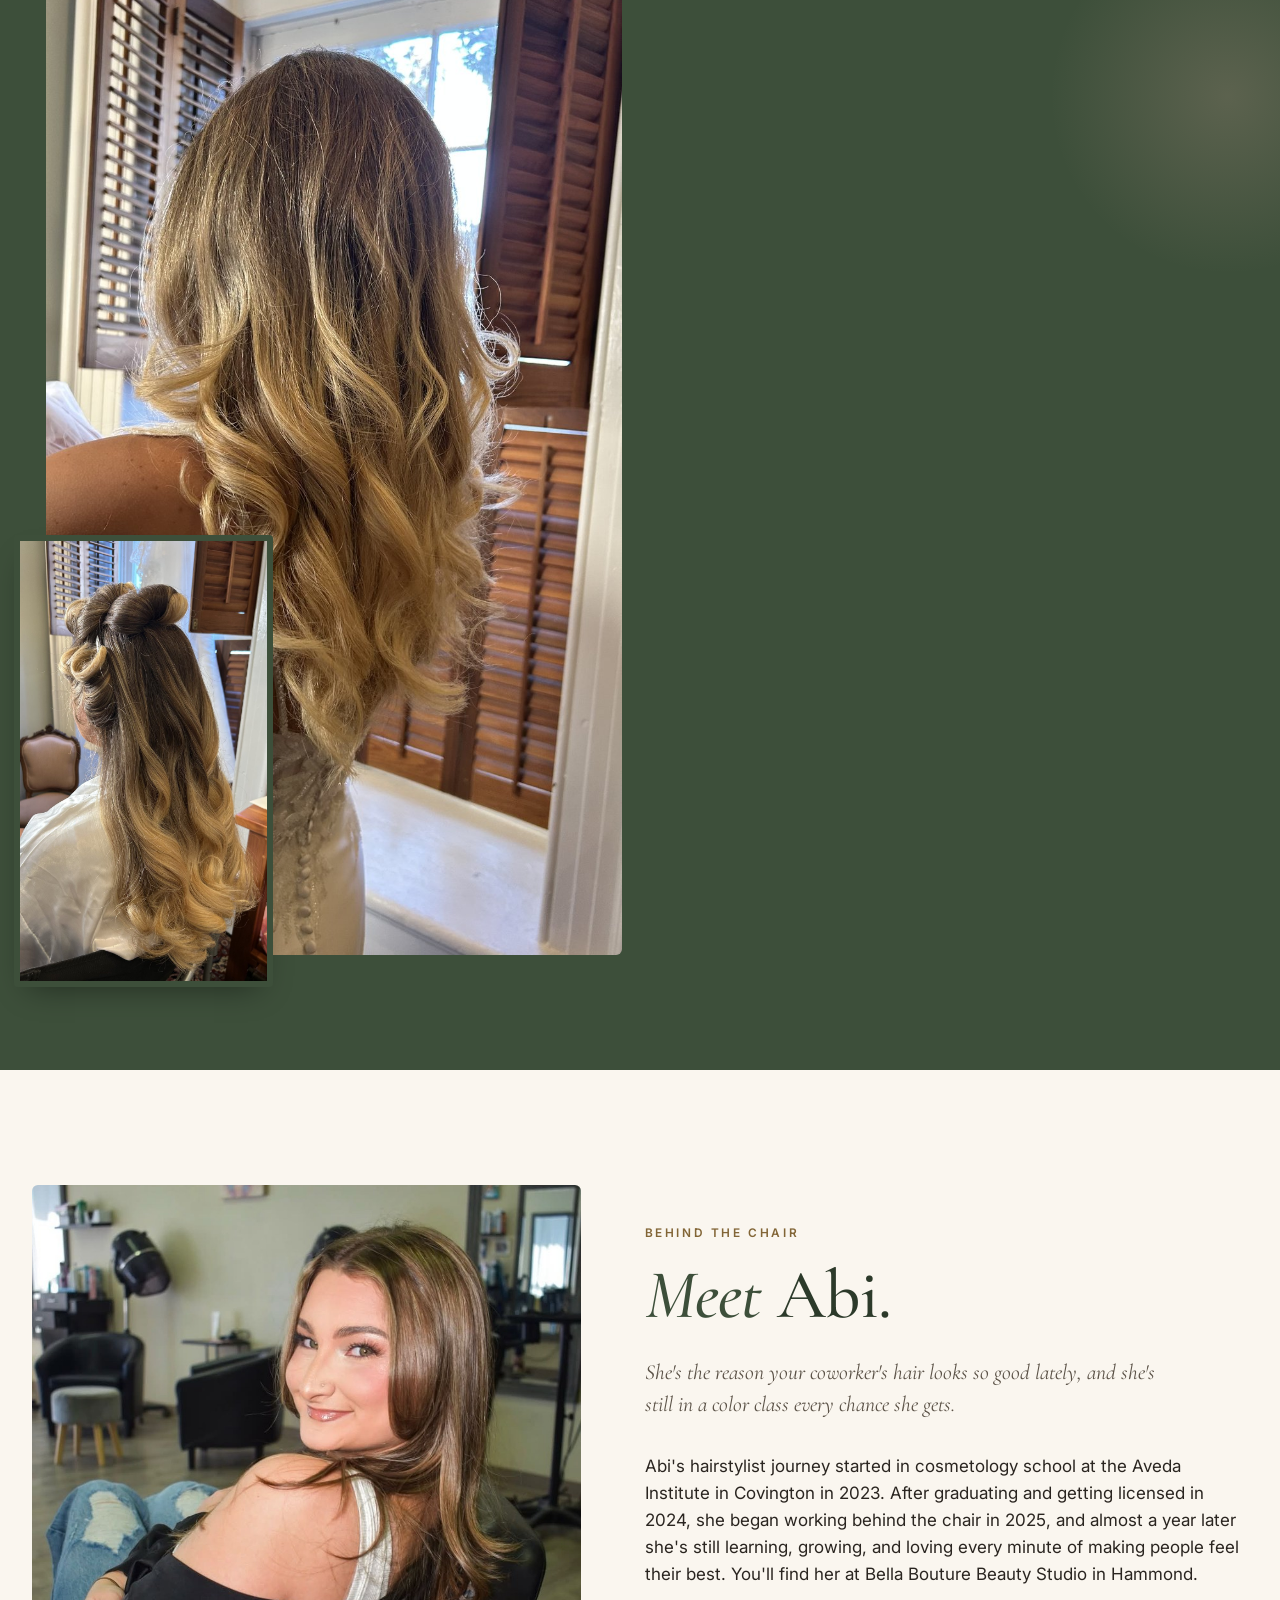
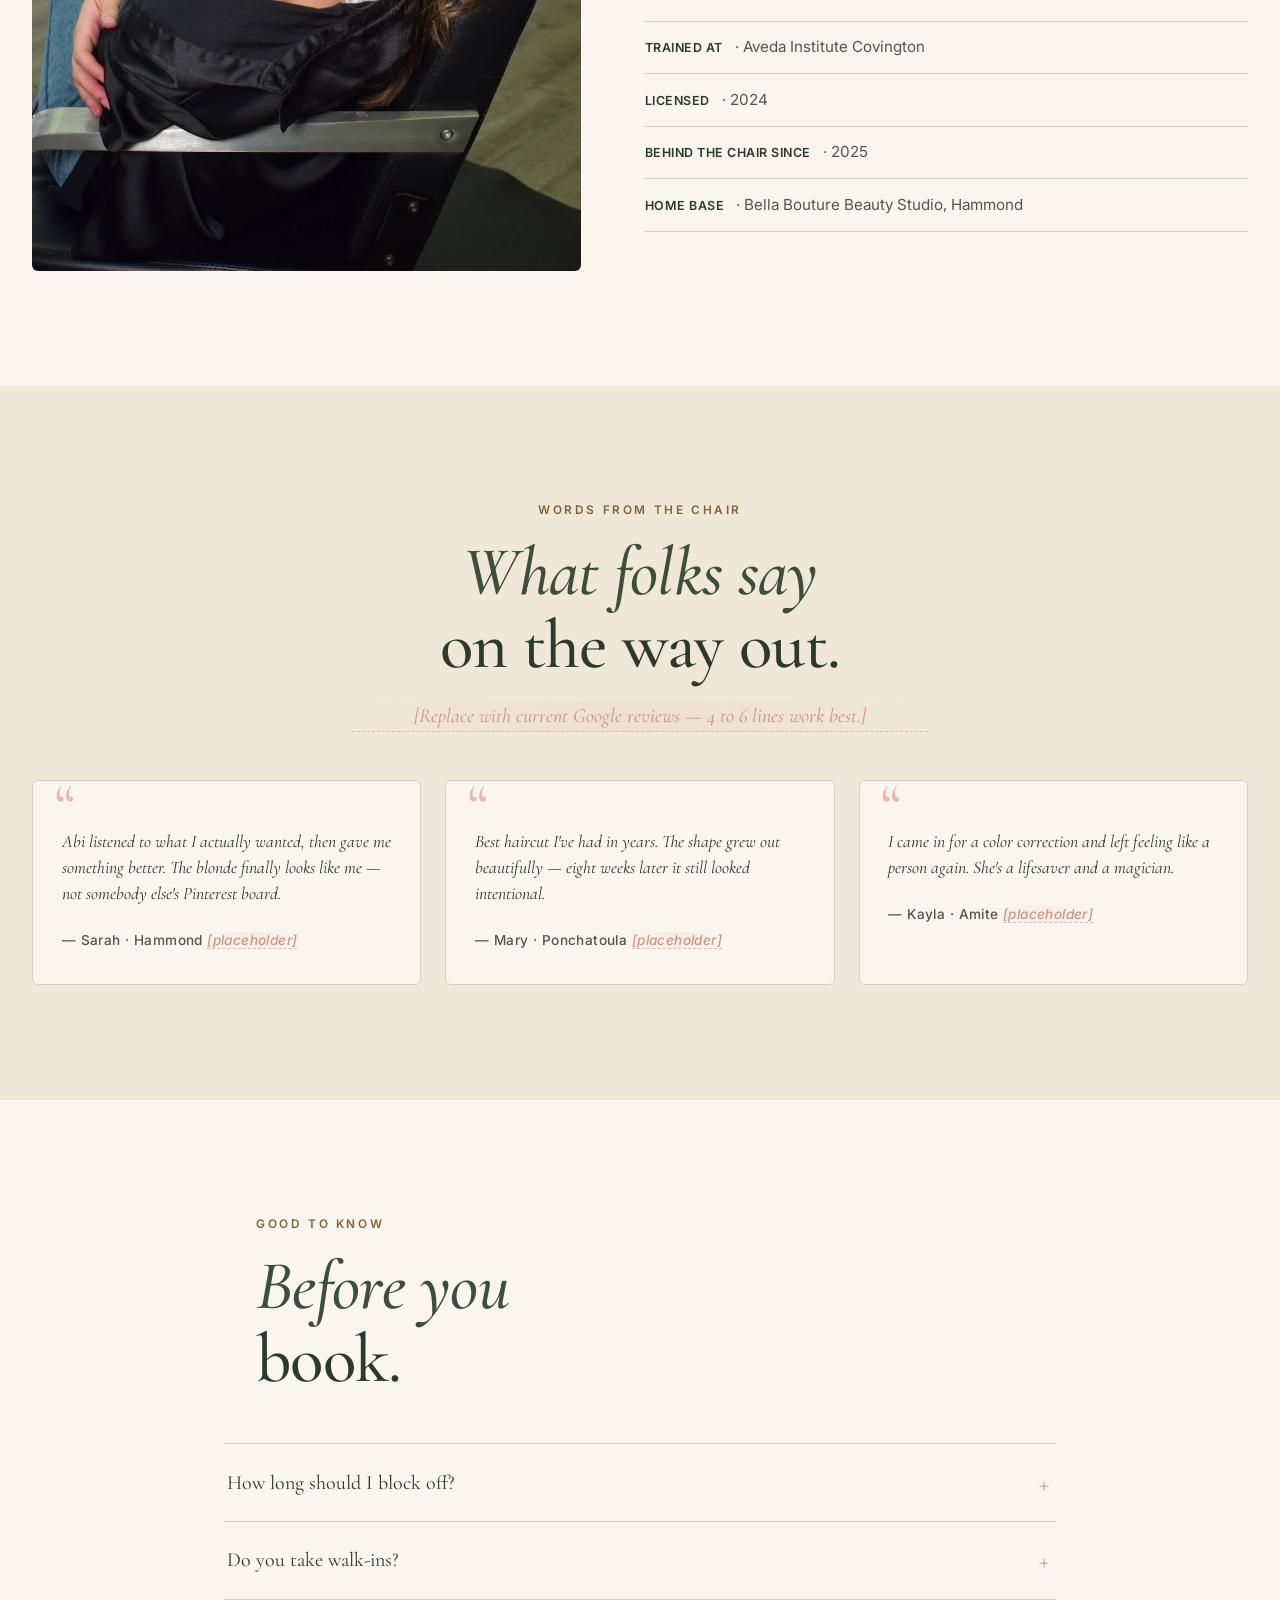
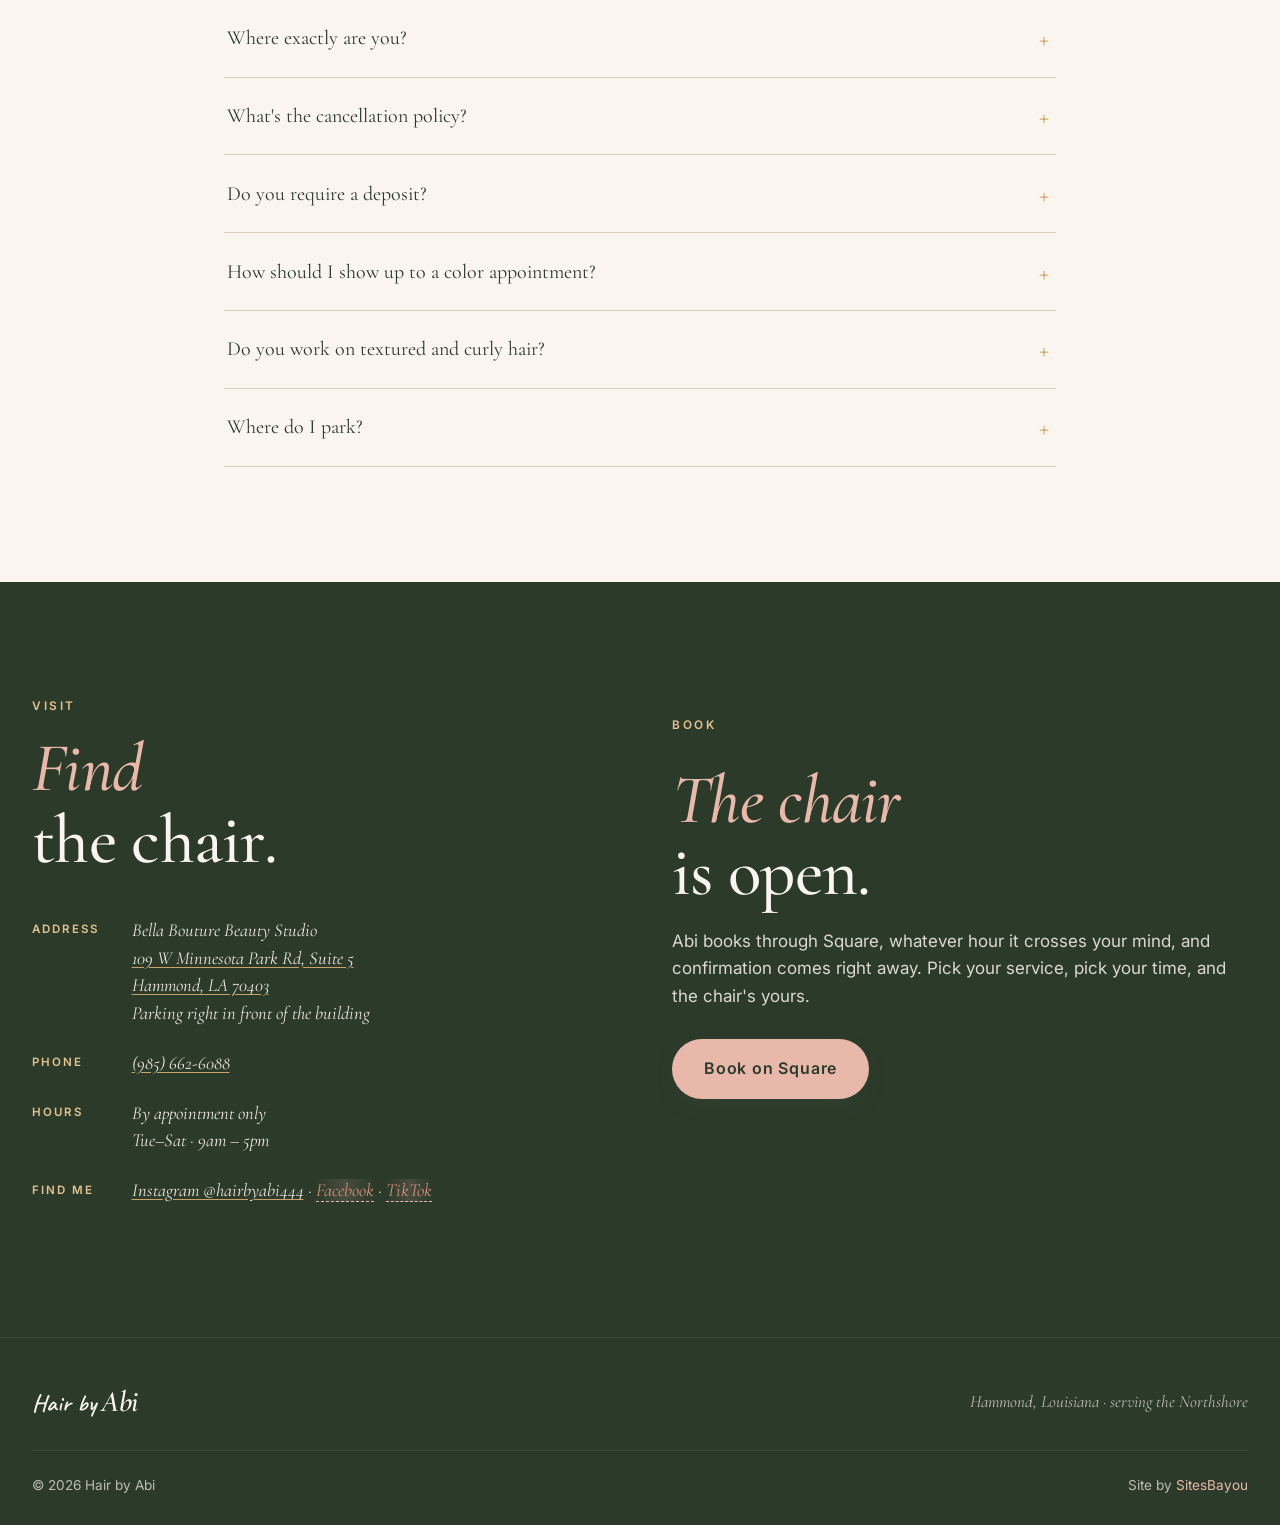
==== commit eec69569: "Hours: Tue-Sat 9am-5pm, visible + schema openingHours Co-Authored-By: Claude Fable 5 <noreply@anthro" ====
--- a/index.html
+++ b/index.html
@@ -53,6 +53,12 @@
           },
           "containedInPlace": { "@type": "Place", "name": "Bella Bouture Beauty Studio" },
           "acceptsReservations": "https://squareup.com/appointments/book/L08ZP9BVXC6CZ",
+          "openingHoursSpecification": {
+            "@type": "OpeningHoursSpecification",
+            "dayOfWeek": ["Tuesday", "Wednesday", "Thursday", "Friday", "Saturday"],
+            "opens": "09:00",
+            "closes": "17:00"
+          },
           "areaServed": [
             { "@type": "City", "name": "Hammond" },
             { "@type": "City", "name": "Ponchatoula" },
@@ -437,7 +443,7 @@
           <dt>Hours</dt>
           <dd>
             By appointment only<br>
-            9am &ndash; 5pm
+            Tue&ndash;Sat · 9am &ndash; 5pm
           </dd>
           <dt>Find me</dt>
           <dd>
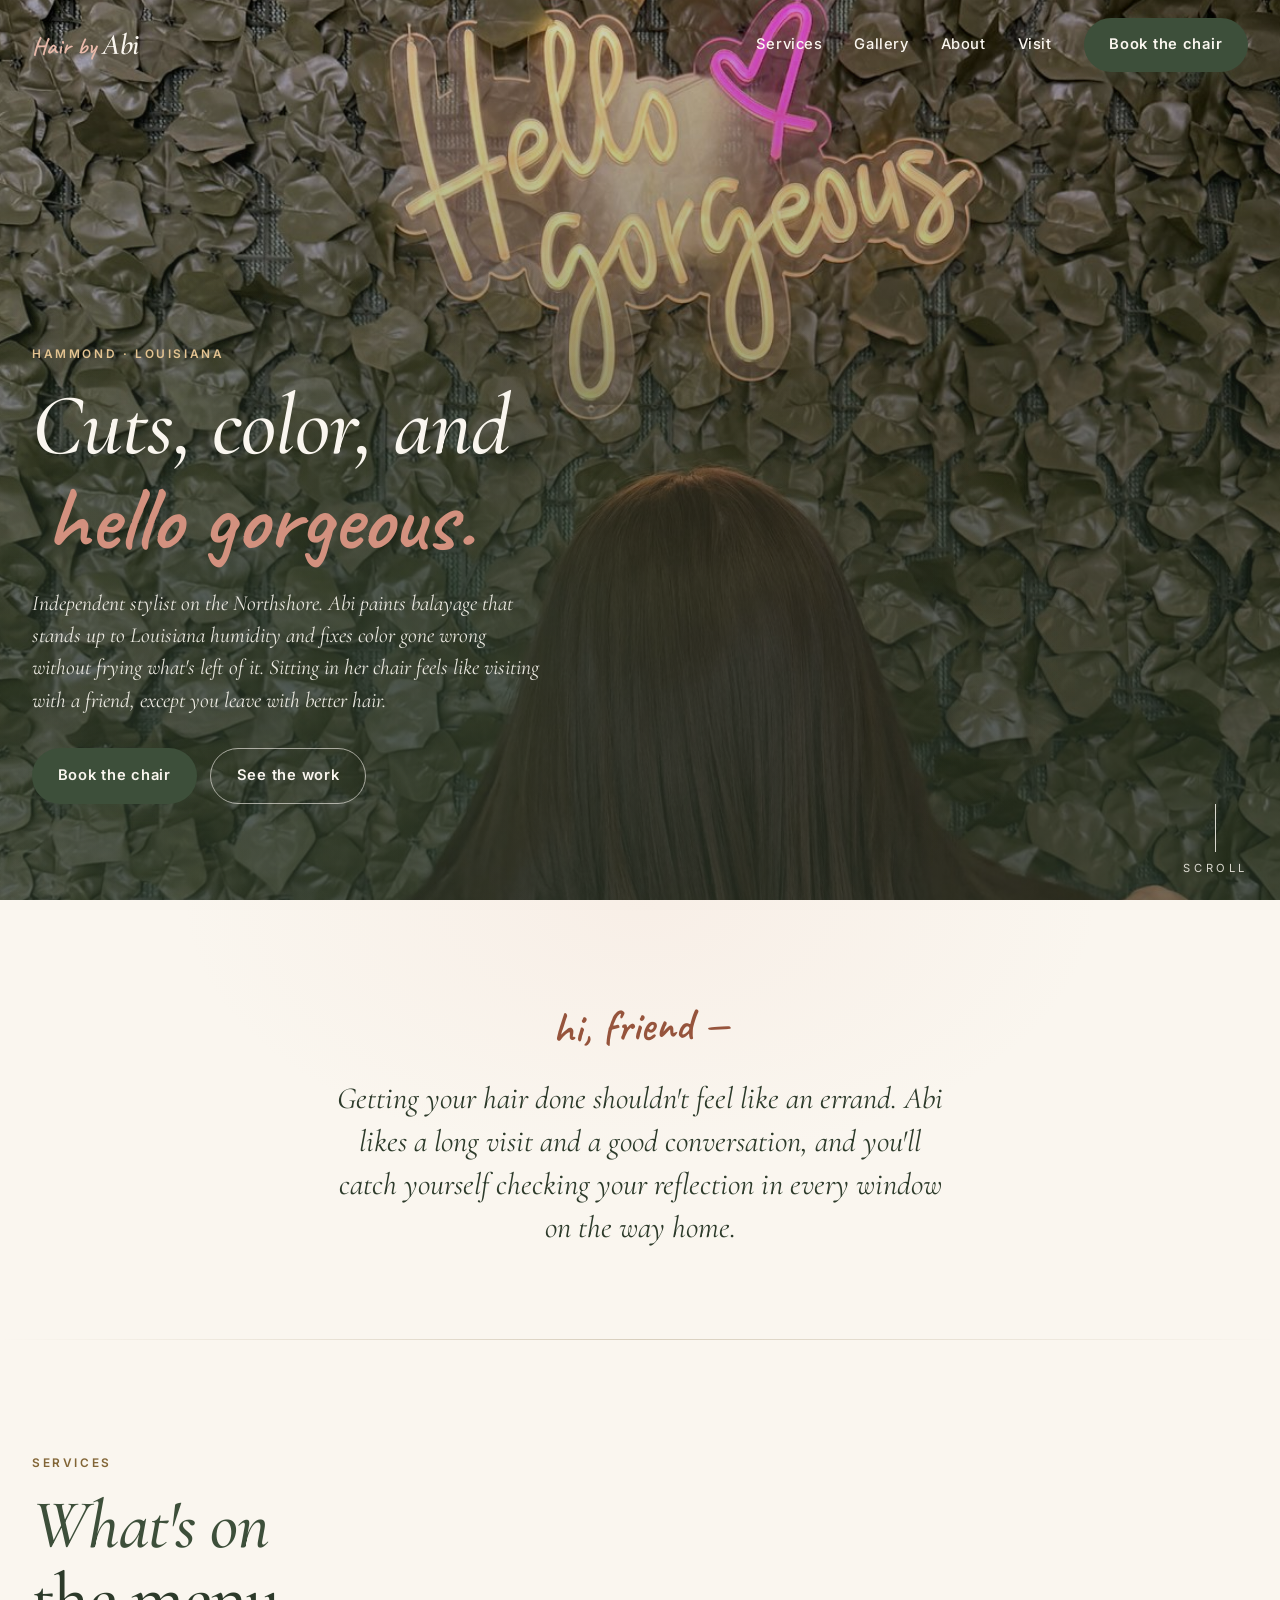
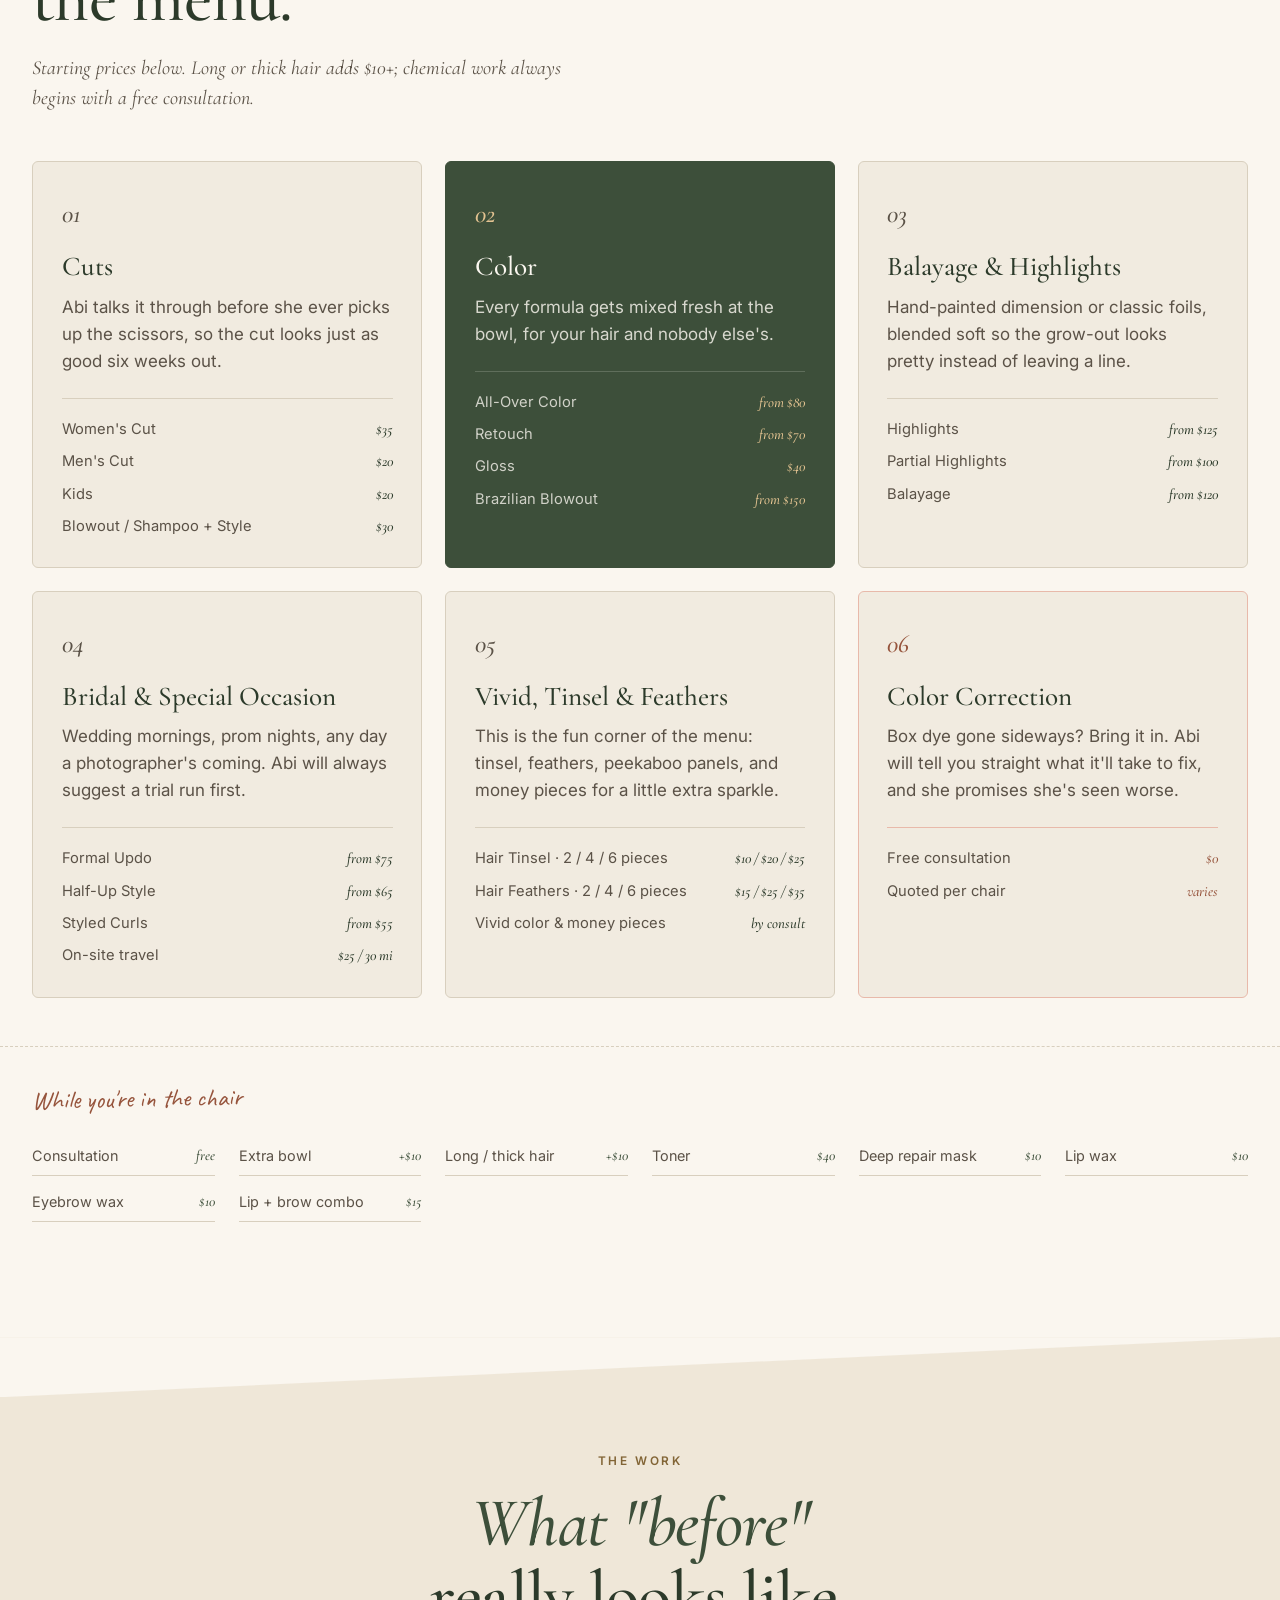
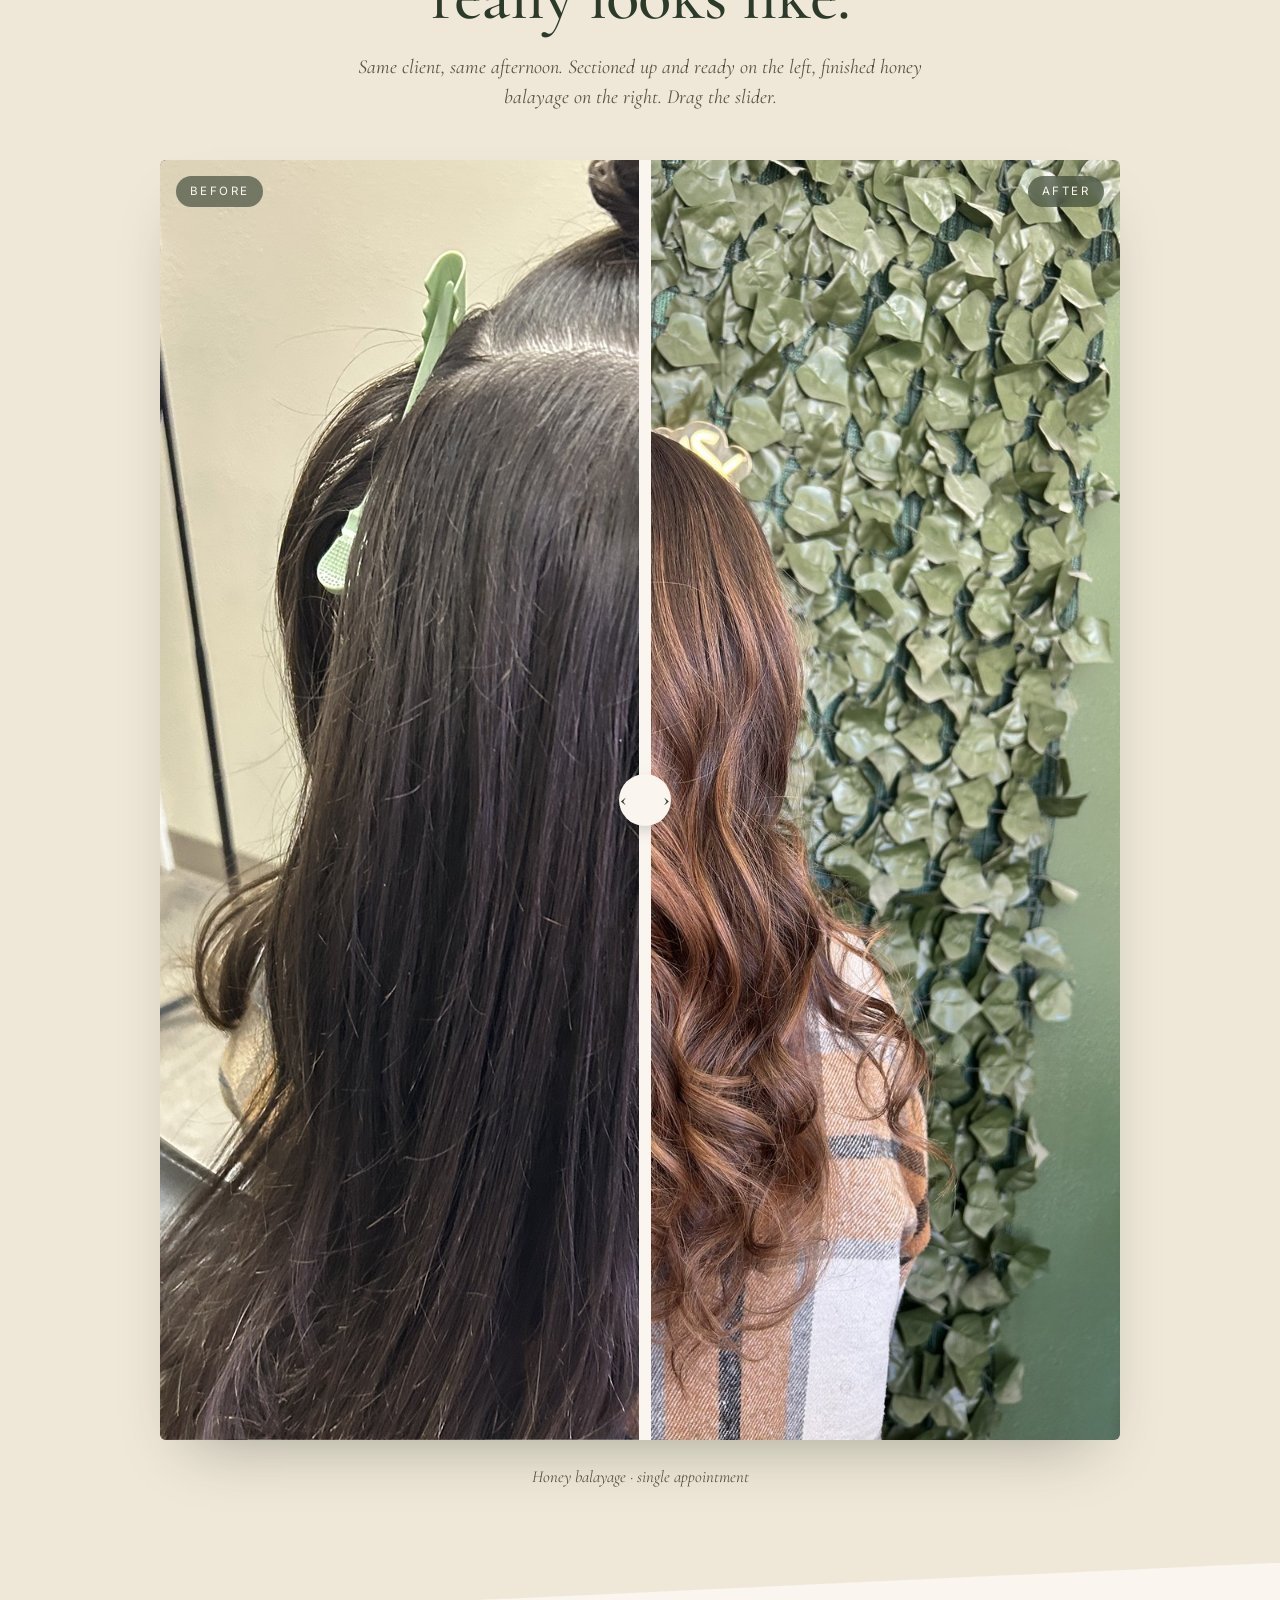
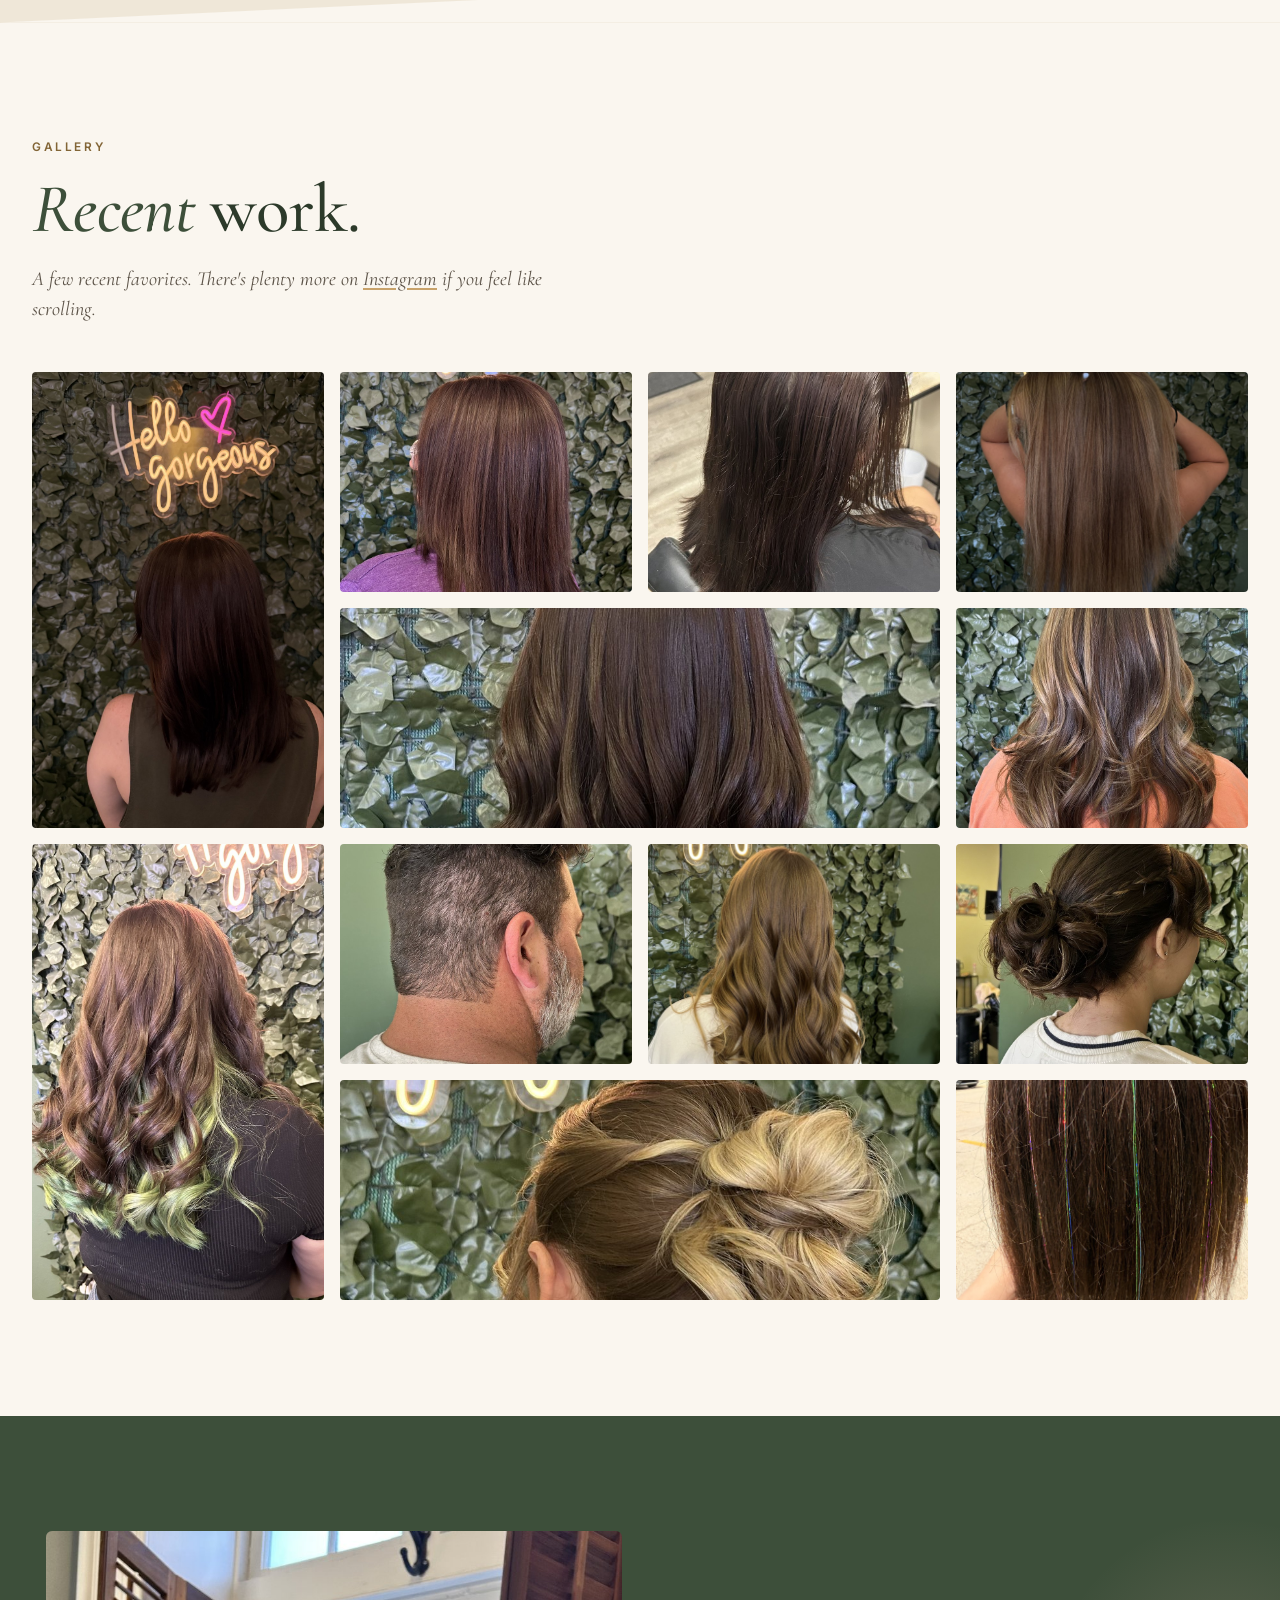
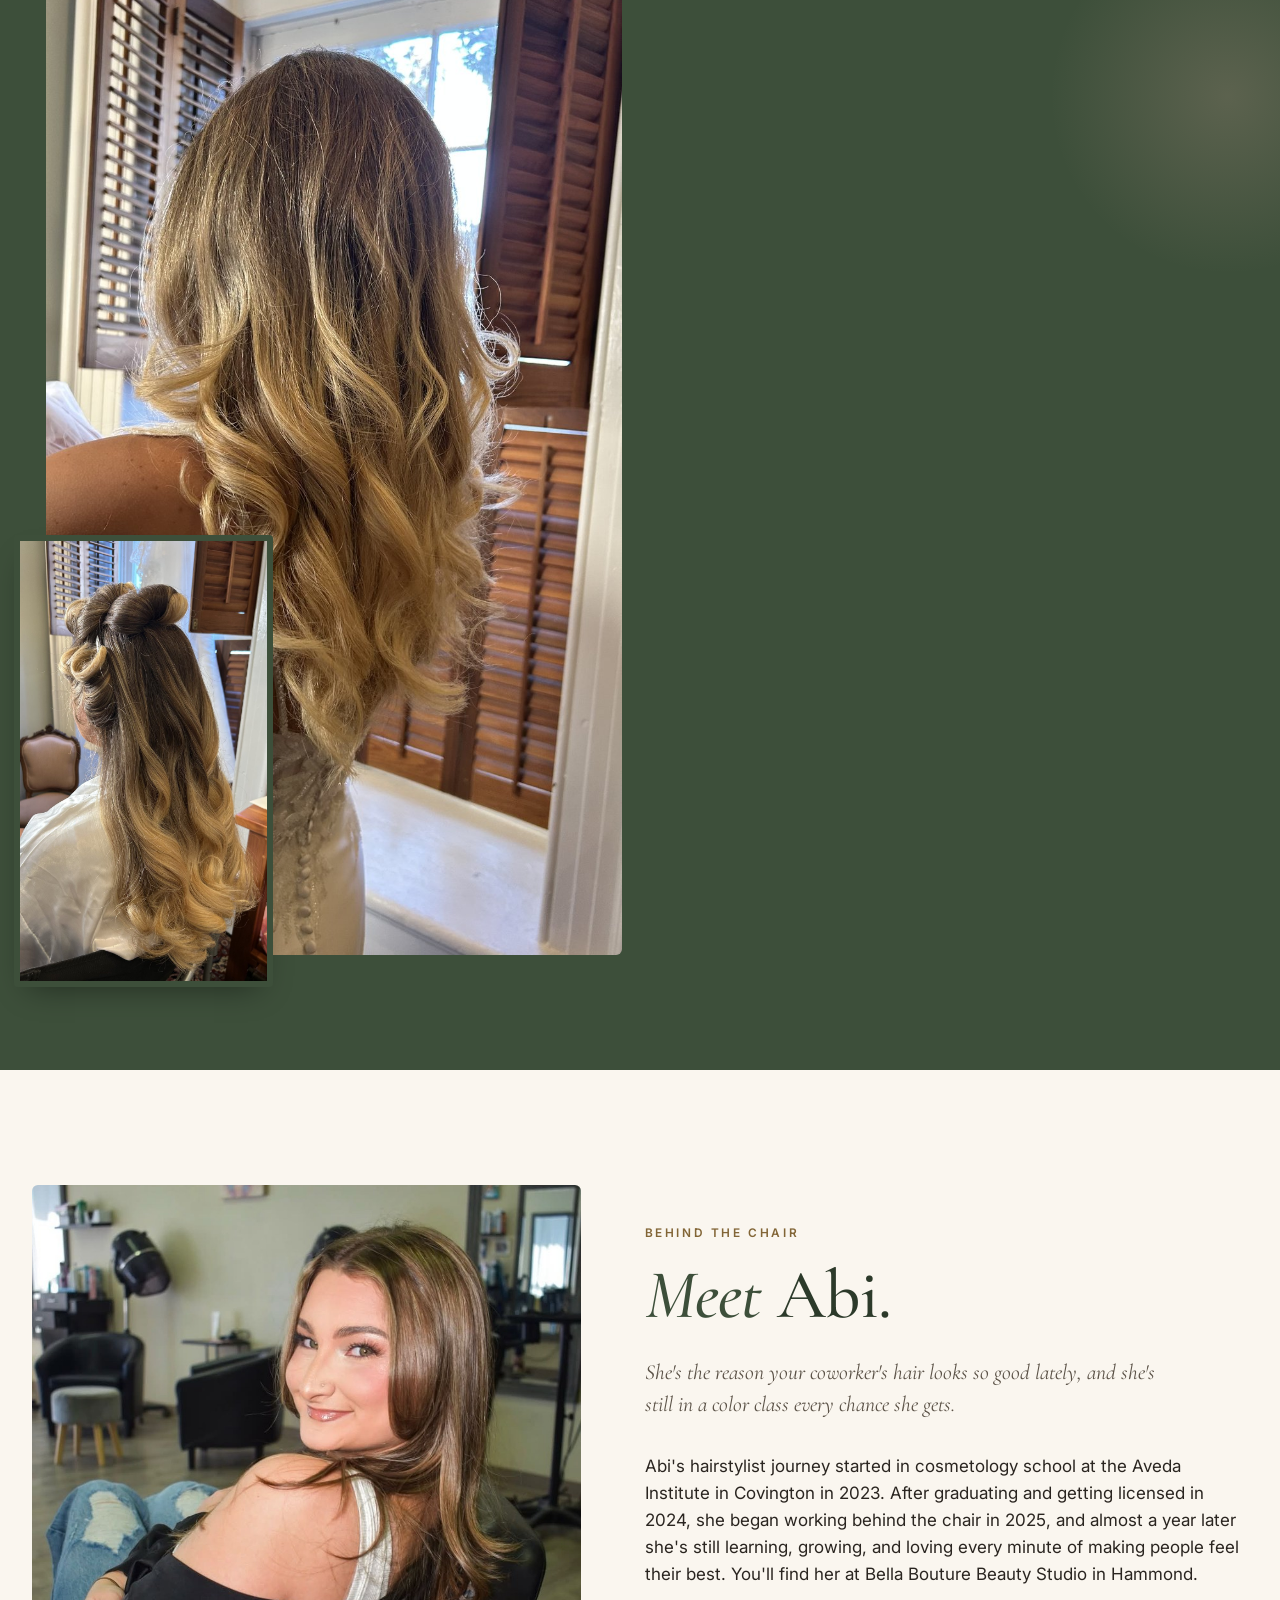
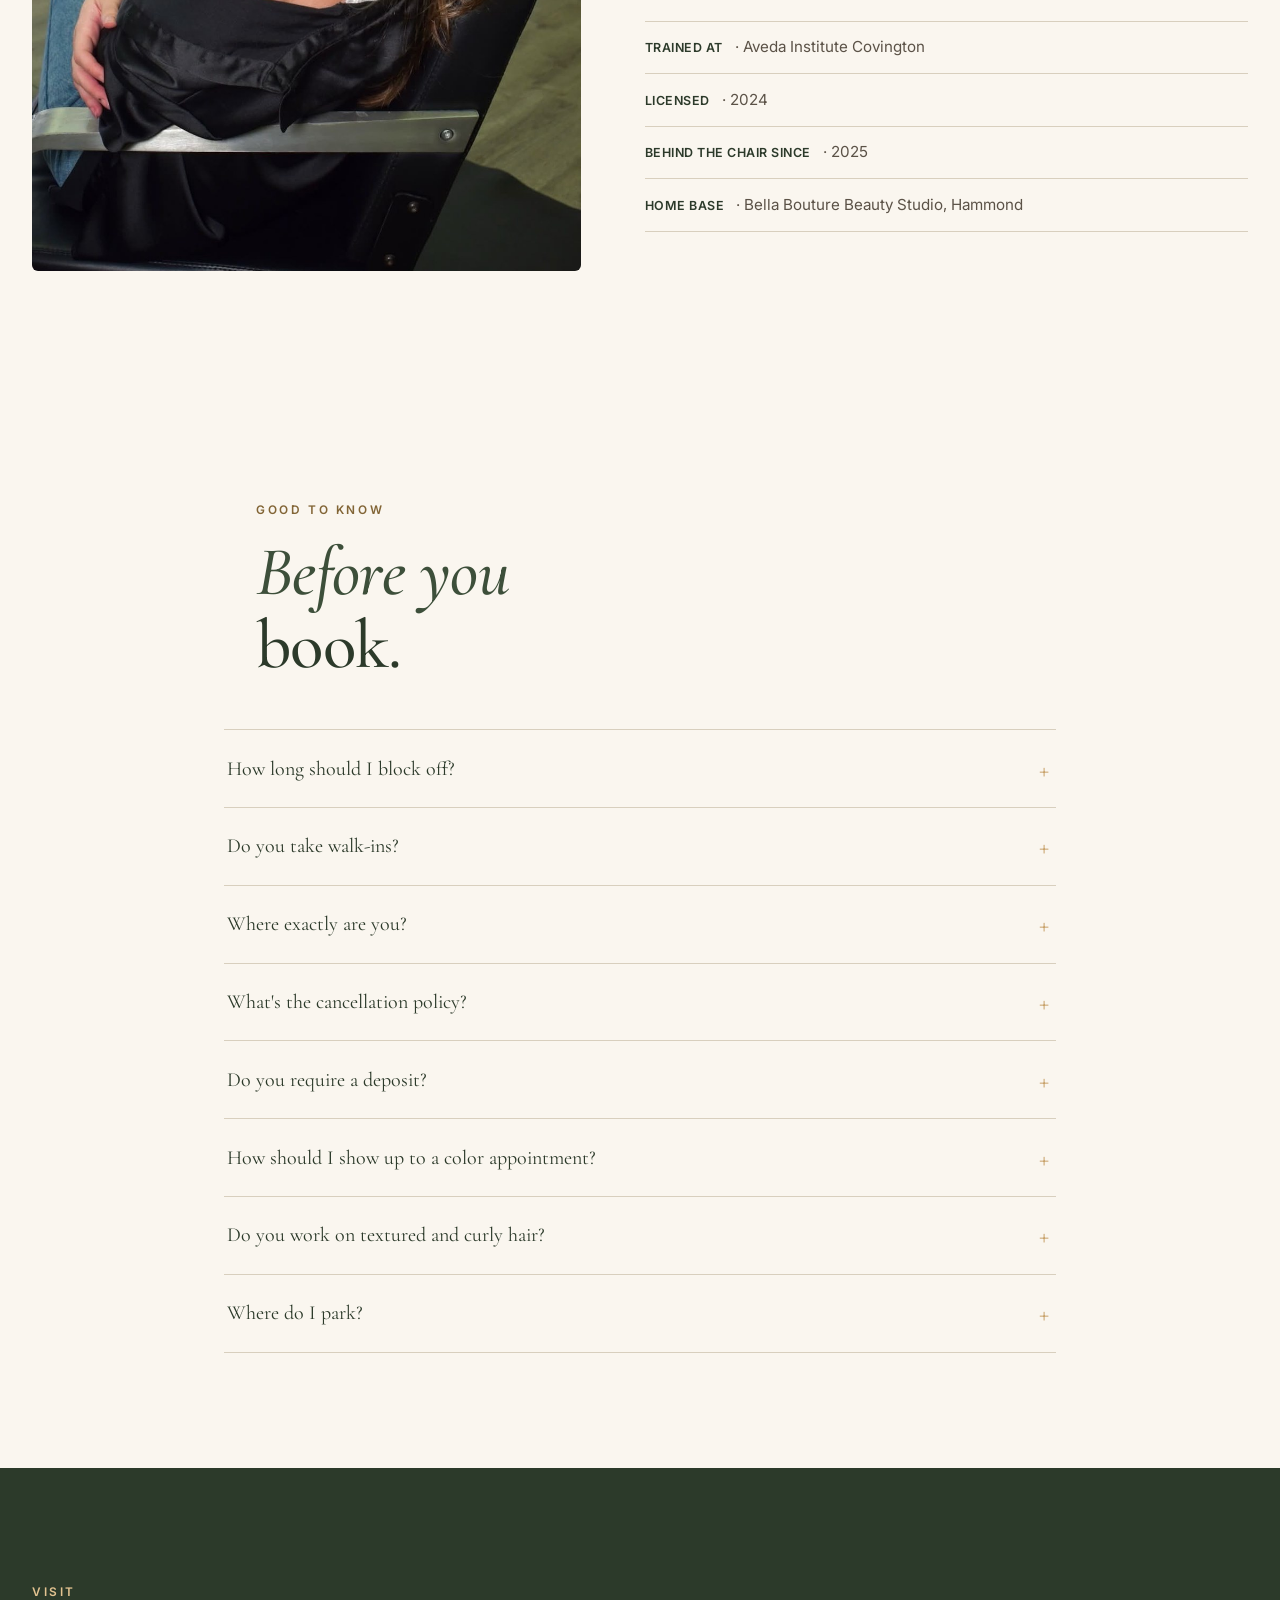
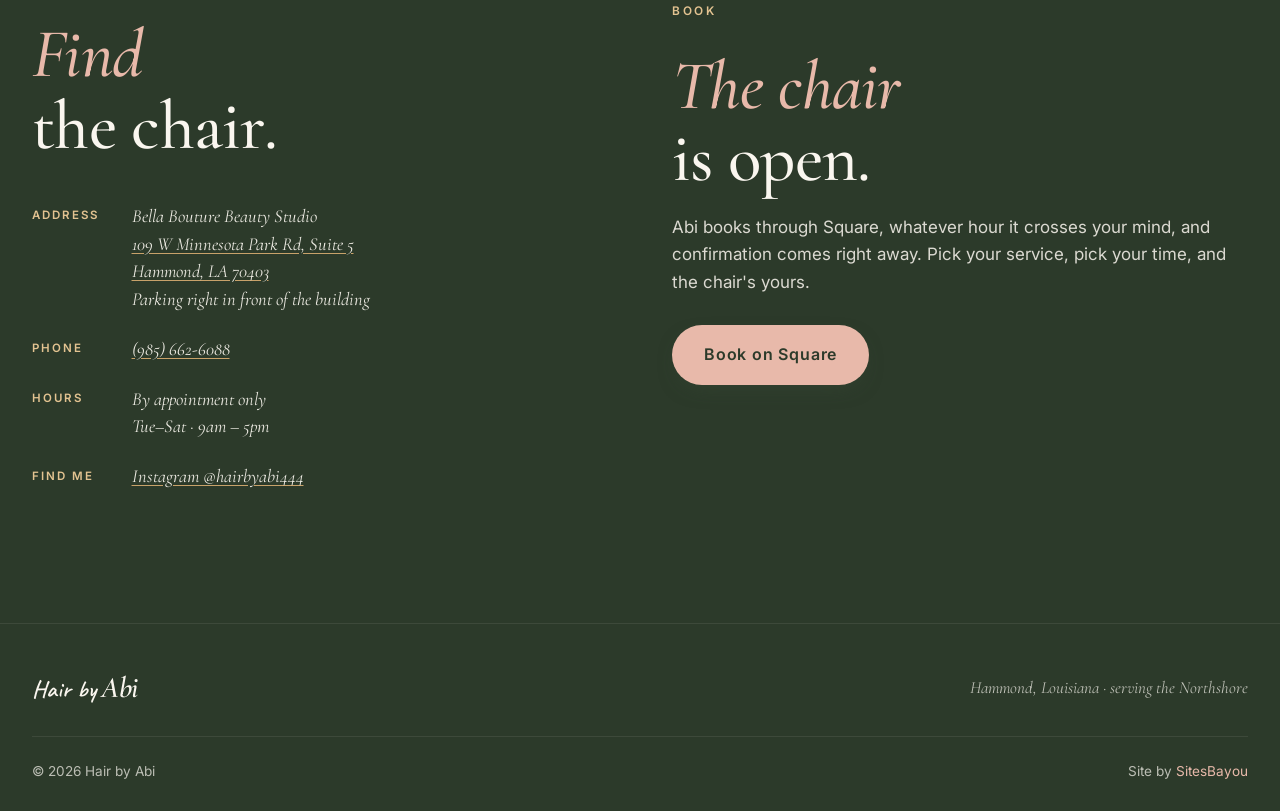
==== commit 3f51e2bf: "Slider: Pair B honey balayage per Abi, clip-path reveal (fixes scale bug), centered before-crop; lau" ====
--- a/index.html
+++ b/index.html
@@ -8,12 +8,12 @@
   <meta name="description" content="Abi is an independent hair stylist at Bella Bouture Beauty Studio in Hammond, LA. Cuts, color, balayage, color corrections, and bridal styling for the Northshore.">
   <meta name="robots" content="index,follow,max-image-preview:large">
   <meta name="theme-color" content="#3d4f3a">
-  <link rel="canonical" href="https://archofmac-png.github.io/hair-by-abi/">
+  <link rel="canonical" href="https://hairbyabi.net/">
 
   <meta property="og:title" content="Hair by Abi · Hammond, Louisiana">
   <meta property="og:description" content="Cuts, color, balayage, and bridal styling in Hammond, LA. Come find out why the neon says hello gorgeous.">
-  <meta property="og:image" content="https://archofmac-png.github.io/hair-by-abi/assets/group-H-auburn-movement.jpg">
-  <meta property="og:url" content="https://archofmac-png.github.io/hair-by-abi/">
+  <meta property="og:image" content="https://hairbyabi.net/assets/group-H-auburn-movement.jpg">
+  <meta property="og:url" content="https://hairbyabi.net/">
   <meta property="og:site_name" content="Hair by Abi">
   <meta property="og:type" content="website">
   <meta name="twitter:card" content="summary_large_image">
@@ -22,7 +22,7 @@
   <link rel="preconnect" href="https://fonts.gstatic.com" crossorigin>
   <link rel="preload" as="image" href="assets/group-H-auburn-movement.jpg" fetchpriority="high">
   <link href="https://fonts.googleapis.com/css2?family=Cormorant+Garamond:ital,wght@0,400;0,500;0,600;0,700;1,400;1,500;1,600&family=Inter:wght@400;500;600;700&family=Caveat:wght@500;600;700&display=swap" rel="stylesheet">
-  <link rel="stylesheet" href="styles.css?v=3">
+  <link rel="stylesheet" href="styles.css?v=4">
 
   <script type="application/ld+json">
     {
@@ -30,14 +30,14 @@
       "@graph": [
         {
           "@type": "HairSalon",
-          "@id": "https://archofmac-png.github.io/hair-by-abi/#hair-by-abi",
+          "@id": "https://hairbyabi.net/#hair-by-abi",
           "name": "Hair by Abi",
-          "url": "https://archofmac-png.github.io/hair-by-abi/",
+          "url": "https://hairbyabi.net/",
           "image": [
-            "https://archofmac-png.github.io/hair-by-abi/assets/abi-headshot.jpg",
-            "https://archofmac-png.github.io/hair-by-abi/assets/group-H-auburn-movement.jpg",
-            "https://archofmac-png.github.io/hair-by-abi/assets/pair-A-after-glossy-plum-lob.jpg",
-            "https://archofmac-png.github.io/hair-by-abi/assets/group-E-bridal-half-up-bow.jpg"
+            "https://hairbyabi.net/assets/abi-headshot.jpg",
+            "https://hairbyabi.net/assets/group-H-auburn-movement.jpg",
+            "https://hairbyabi.net/assets/pair-B-after-honey-balayage.jpg",
+            "https://hairbyabi.net/assets/group-E-bridal-half-up-bow.jpg"
           ],
           "description": "Independent hair stylist at Bella Bouture Beauty Studio in Hammond, Louisiana. Cuts, color, balayage, color corrections, and bridal styling for the Northshore. Appointment only.",
           "priceRange": "$$",
@@ -280,13 +280,13 @@
     <div class="section-head section-head--center">
       <p class="kicker">The Work</p>
       <h2 class="display"><em>What "before"</em><br>really looks like.</h2>
-      <p class="section-sub">One client, one appointment. She came in brassy and fed up with it, and left with the hair on the right. <span class="muted">Drag the slider.</span></p>
+      <p class="section-sub">Same client, same afternoon. Sectioned up and ready on the left, finished honey balayage on the right. <span class="muted">Drag the slider.</span></p>
     </div>
 
     <div class="ba-slider" id="baSlider" aria-label="Before and after slider">
-      <img class="ba-after" src="assets/pair-A-after-glossy-plum-lob.jpg" alt="After: glossy chocolate-plum lob with cool, healthy shine.">
+      <img class="ba-after" src="assets/pair-B-after-honey-balayage.jpg" alt="After: warm honey balayage styled in soft waves, in front of the salon's green leaf wall and 'hello gorgeous' neon.">
       <div class="ba-before-wrap">
-        <img class="ba-before" src="assets/pair-A-before-01-frizzy-damaged.jpg" alt="Before: long, frizzy, brassy hair with visible damage.">
+        <img class="ba-before" src="assets/pair-B-during-sectioning-clips-slider.jpg" alt="Before: dark hair parted and held in green sectioning clips in the salon chair.">
       </div>
       <button class="ba-handle" aria-label="Drag to compare before and after">
         <span class="ba-handle-arrow ba-handle-arrow--left">‹</span>
@@ -296,7 +296,7 @@
       <span class="ba-tag ba-tag--after">after</span>
     </div>
 
-    <p class="transformation-caption">Color correction &amp; chop · single appointment</p>
+    <p class="transformation-caption">Honey balayage · single appointment</p>
   </section>
 
   <!-- ============================== GALLERY ============================== -->
@@ -310,7 +310,7 @@
     <div class="gallery-grid">
       <figure class="g g--tall"><img src="assets/group-H-auburn-down.jpg" alt="Auburn lob styled straight, signature green leaf wall behind."></figure>
       <figure class="g"><img src="assets/solo-cherry-lob.jpg" alt="Sleek cherry-toned lob in front of the 'hello gorgeous' neon."></figure>
-      <figure class="g"><img src="assets/pair-B-after-honey-balayage.jpg" alt="Warm honey balayage with curls, tan plaid sweater."></figure>
+      <figure class="g"><img src="assets/pair-A-after-glossy-plum-lob.jpg" alt="Glossy chocolate-plum lob with cool, healthy shine."></figure>
       <figure class="g g--wide"><img src="assets/group-G-chocolate-waves-back.jpg" alt="Chocolate brunette polished waves at the leaf wall."></figure>
       <figure class="g"><img src="assets/solo-blonde-dimensional.jpg" alt="Blonde dimensional balayage on darker base, signature backdrop."></figure>
       <figure class="g"><img src="assets/group-D-highlights-styled-back.jpg" alt="Bright dimensional highlights, styled with waves."></figure>
@@ -358,6 +358,8 @@
   </section>
 
   <!-- ============================== TESTIMONIALS ============================== -->
+  <!-- Hidden for launch: quotes below are stand-ins, not real clients.
+       Restore this section once Abi sends 3-5 real reviews.
   <section class="testimonials" id="words">
     <div class="section-head section-head--center">
       <p class="kicker">Words from the chair</p>
@@ -380,6 +382,7 @@
       </figure>
     </div>
   </section>
+  -->
 
   <!-- ============================== FAQ ============================== -->
   <section class="faq" id="faq">
@@ -447,9 +450,7 @@
           </dd>
           <dt>Find me</dt>
           <dd>
-            <a href="https://www.instagram.com/hairbyabi444" target="_blank" rel="noopener">Instagram @hairbyabi444</a> ·
-            <a href="#" class="placeholder">Facebook</a> ·
-            <a href="#" class="placeholder">TikTok</a>
+            <a href="https://www.instagram.com/hairbyabi444" target="_blank" rel="noopener">Instagram @hairbyabi444</a>
           </dd>
         </dl>
       </div>
@@ -481,6 +482,6 @@
   <!-- Sticky mobile Book CTA -->
   <a href="#book" class="mobile-book-cta">Book the chair</a>
 
-  <script src="script.js?v=3"></script>
+  <script src="script.js?v=4"></script>
 </body>
 </html>
--- a/styles.css
+++ b/styles.css
@@ -563,13 +563,10 @@
 }
 .ba-before-wrap {
   position: absolute; inset: 0;
-  width: 50%;
   overflow: hidden;
   pointer-events: none;
-}
-.ba-before-wrap .ba-before {
-  width: 200%;
-  max-width: none;
+  /* full-size layer; the reveal is a clip, so the photo never rescales */
+  clip-path: inset(0 50% 0 0);
 }
 .ba-handle {
   position: absolute;
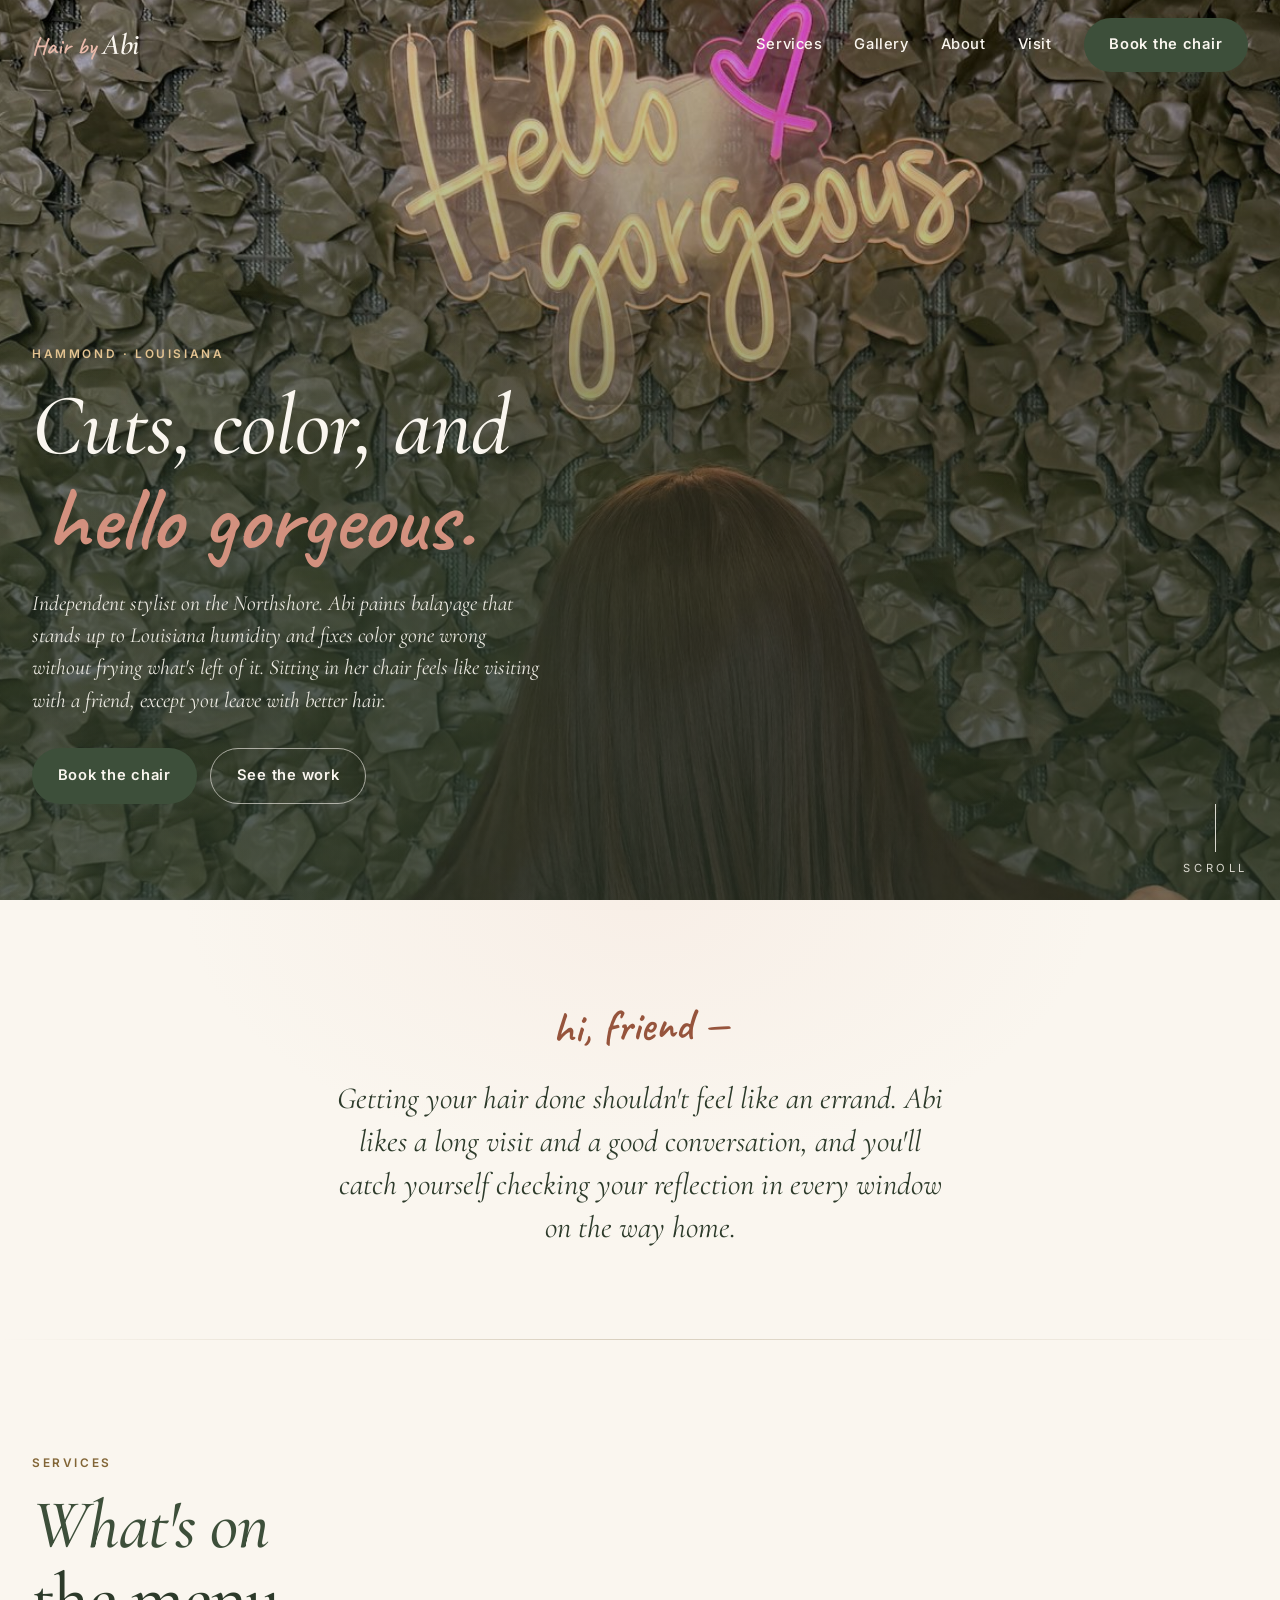
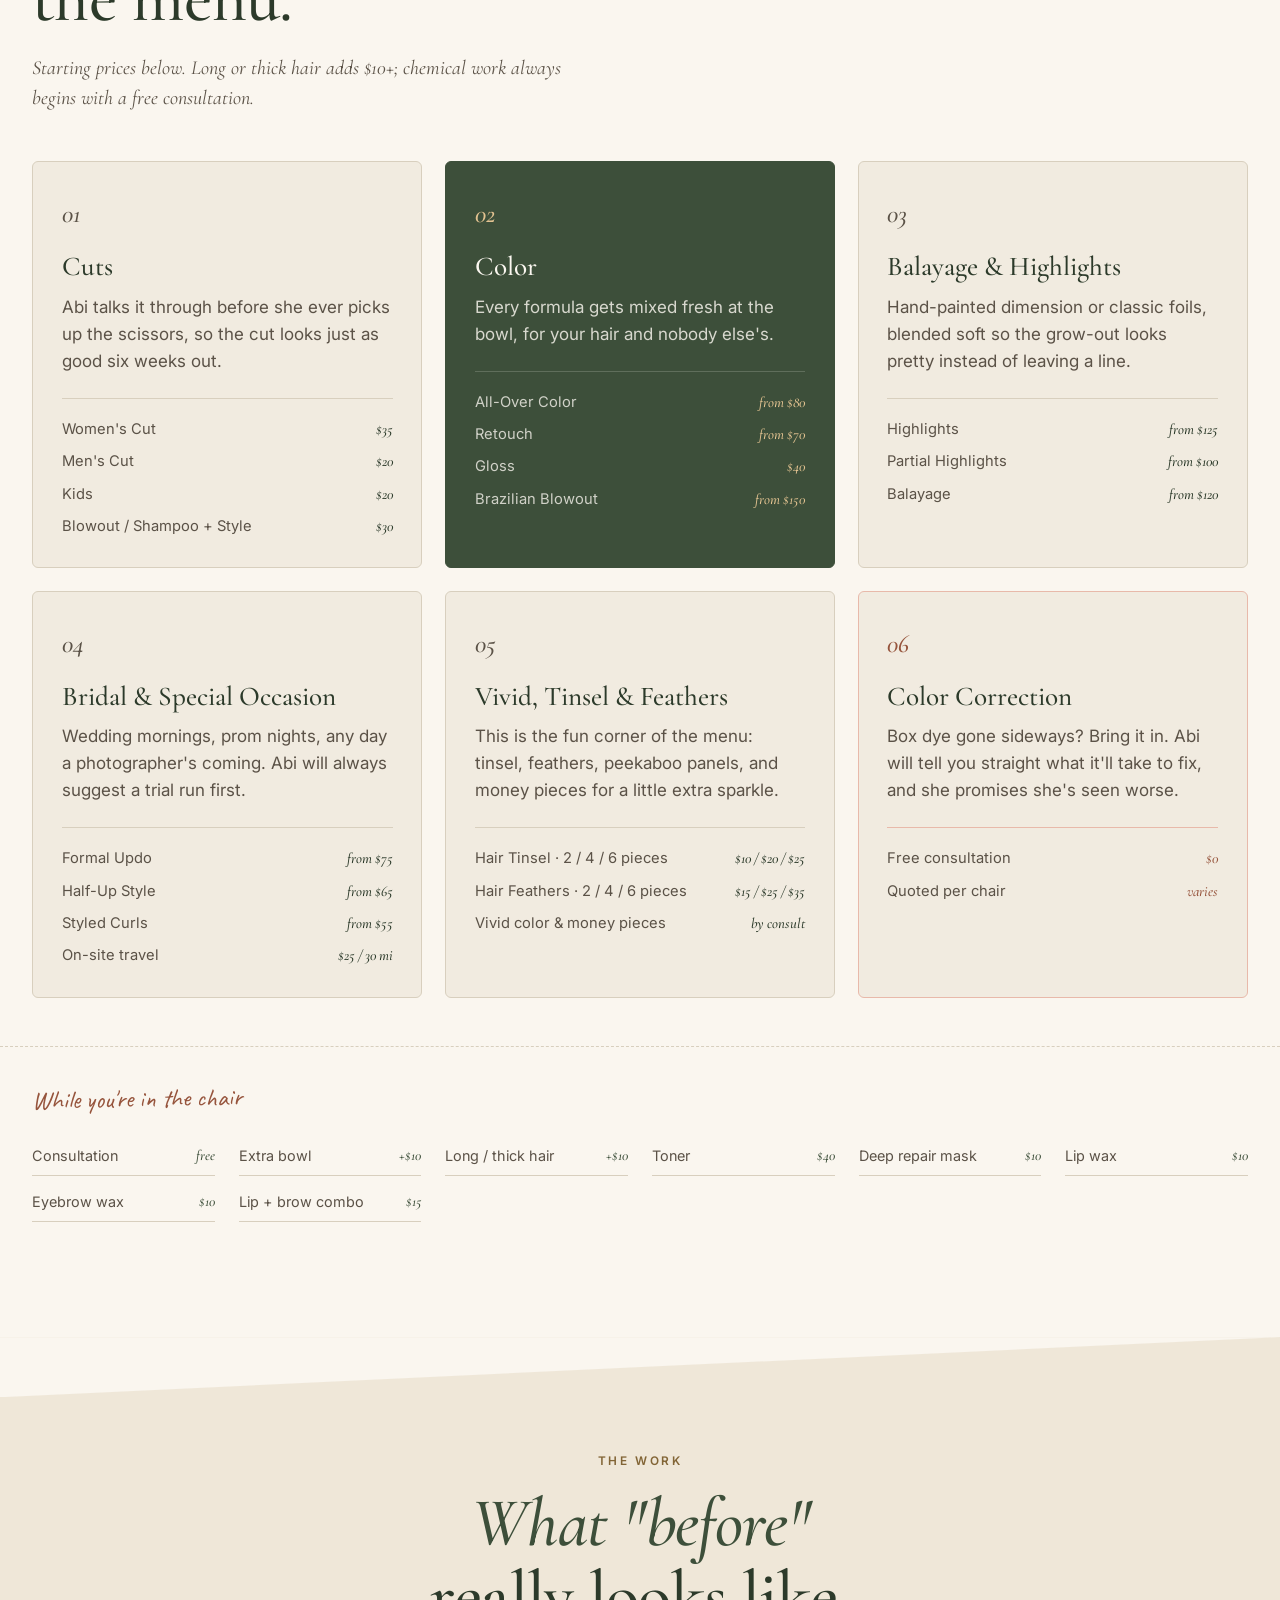
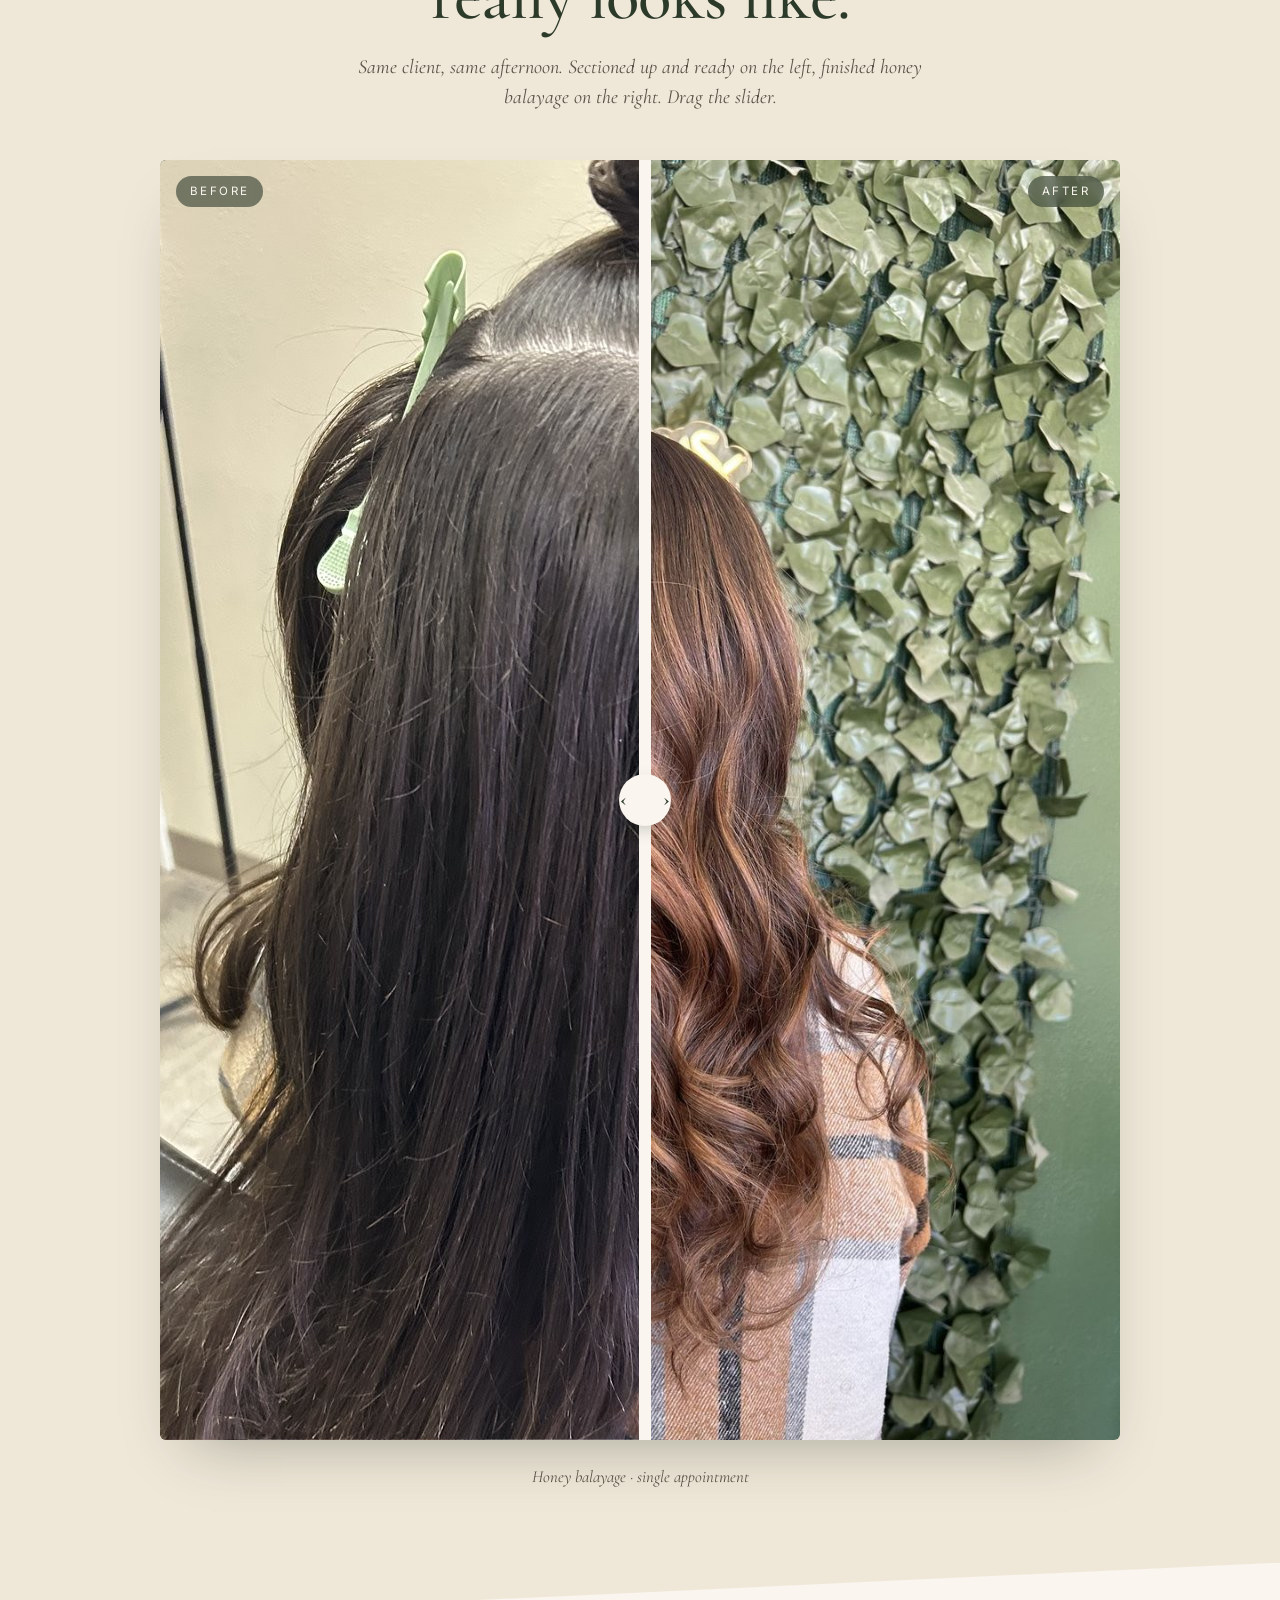
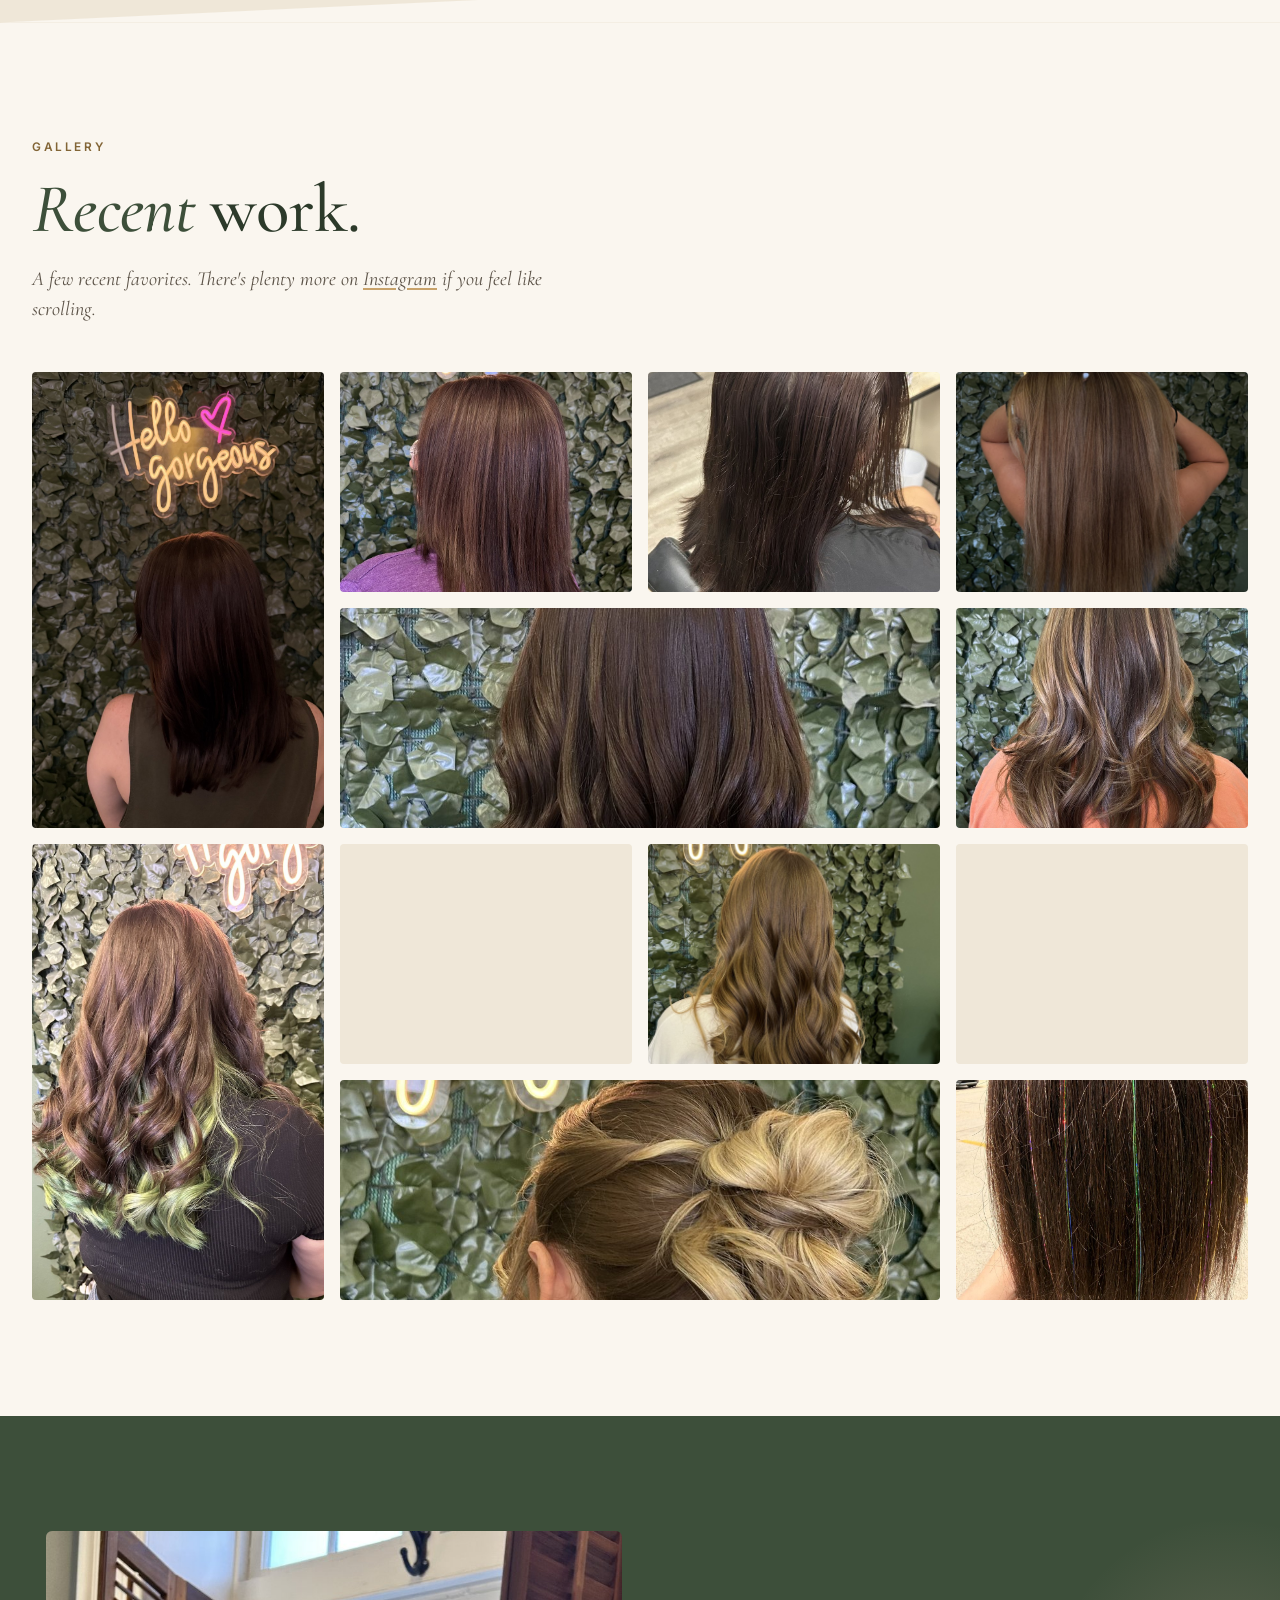
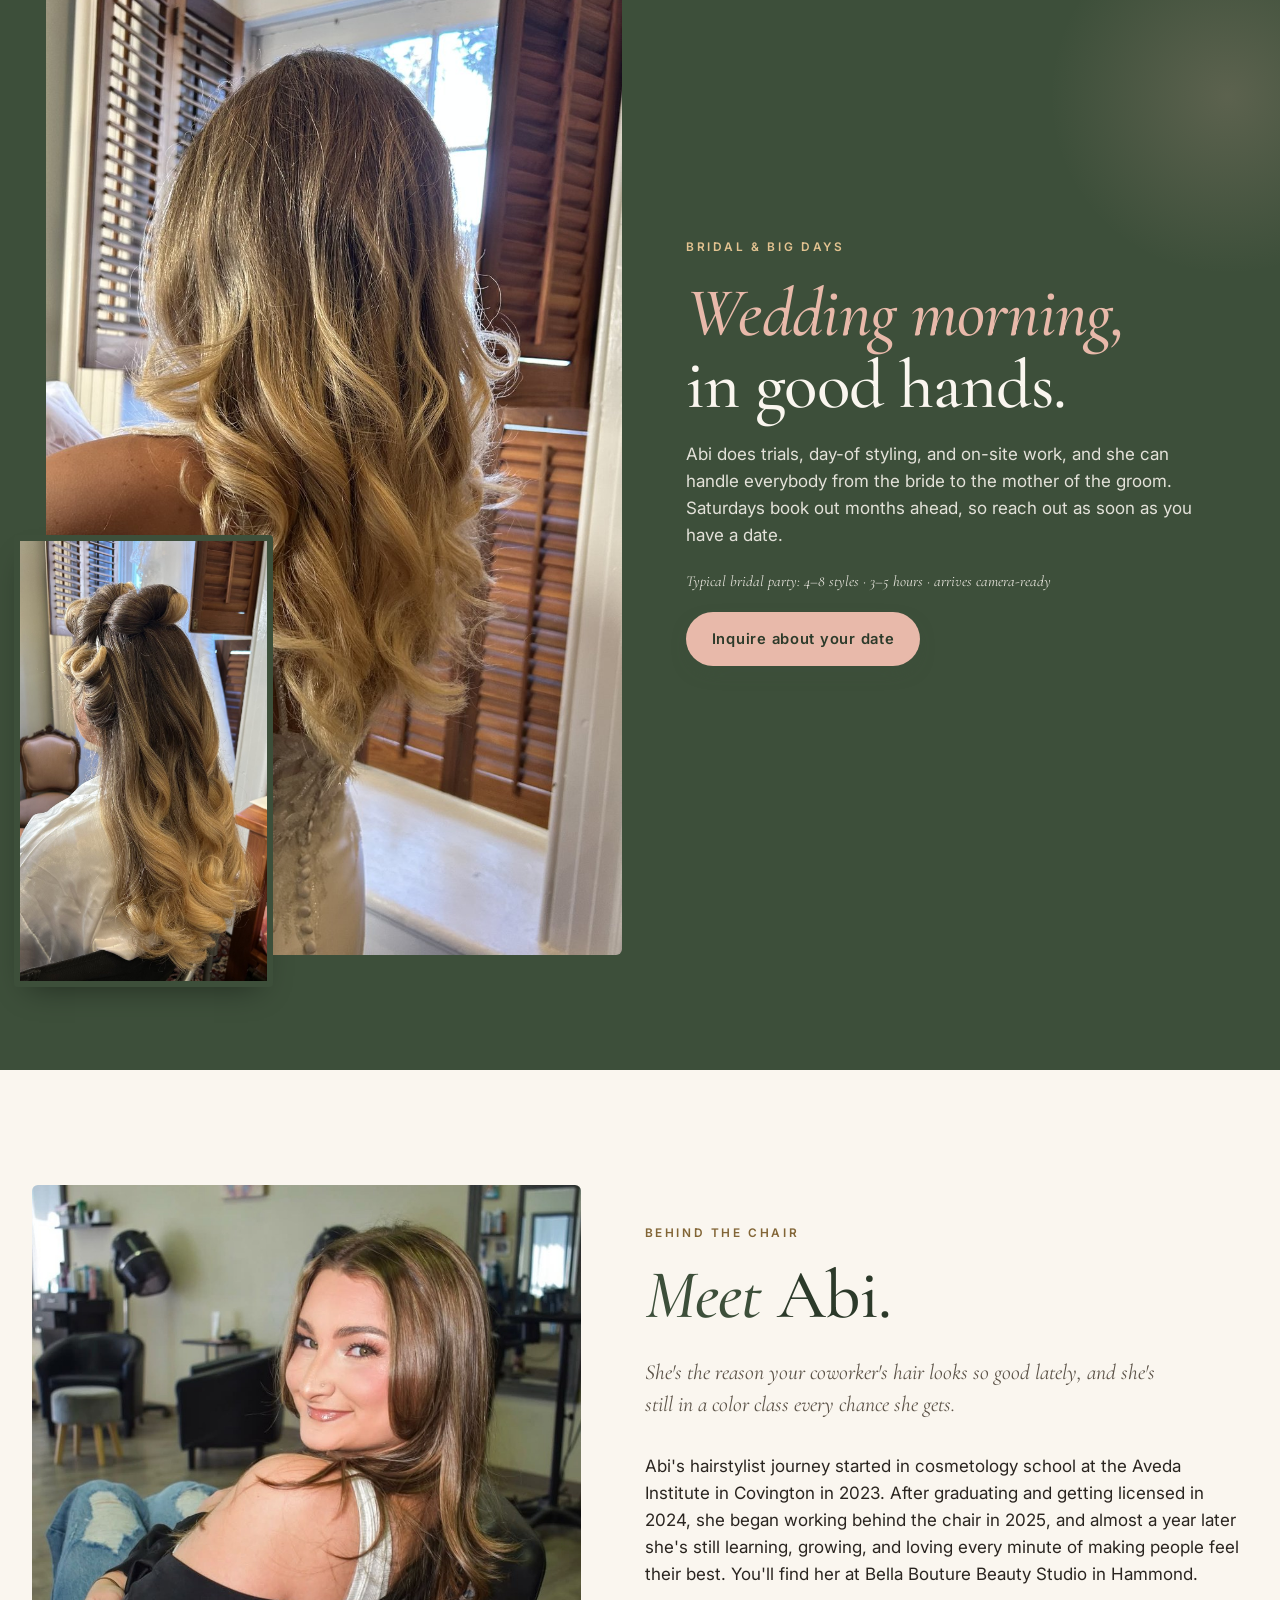
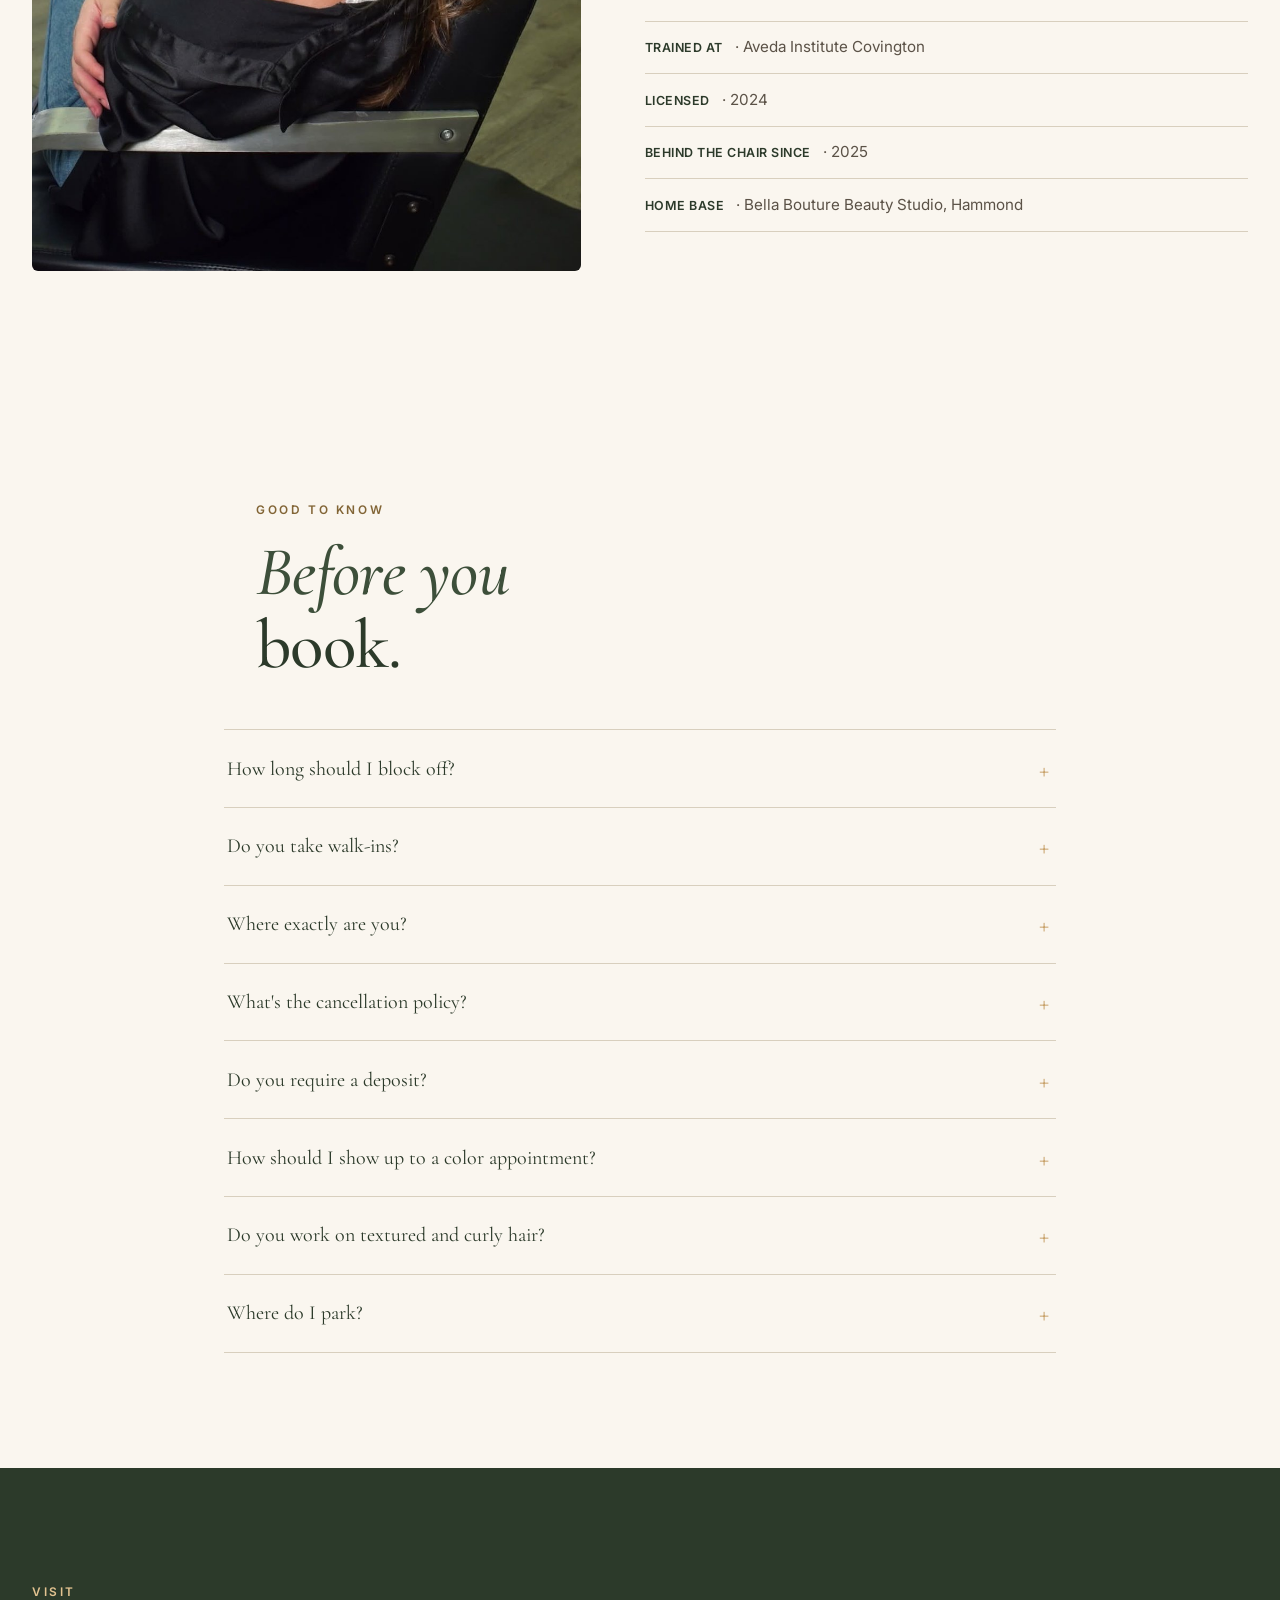
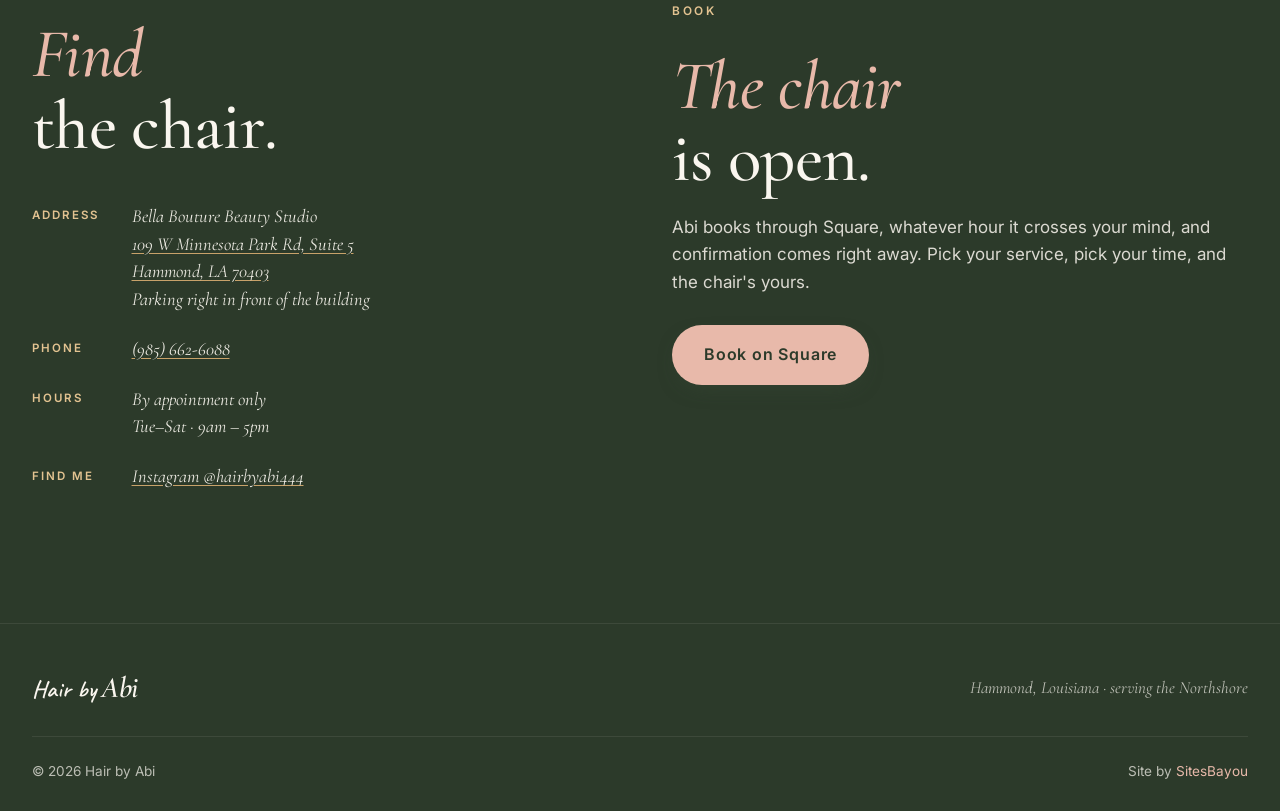
==== commit 542d8cfb: "Launch: meta trim, bridal inset mobile fix, image recompress + lazy-load, 404 page Co-Authored-By: C" ====
--- a/index.html
+++ b/index.html
@@ -5,7 +5,7 @@
   <meta name="viewport" content="width=device-width, initial-scale=1">
   <title>Hair by Abi · Hair Stylist in Hammond, Louisiana</title>
   <link rel="icon" href="data:image/svg+xml,%3Csvg xmlns='http://www.w3.org/2000/svg' viewBox='0 0 64 64'%3E%3Ccircle cx='32' cy='32' r='32' fill='%233d4f3a'/%3E%3Ctext x='32' y='45' font-family='Georgia,serif' font-style='italic' font-size='40' text-anchor='middle' fill='%23faf6ef'%3Ea%3C/text%3E%3C/svg%3E">
-  <meta name="description" content="Abi is an independent hair stylist at Bella Bouture Beauty Studio in Hammond, LA. Cuts, color, balayage, color corrections, and bridal styling for the Northshore.">
+  <meta name="description" content="Independent hair stylist at Bella Bouture Beauty Studio in Hammond, LA. Cuts, color, balayage, color corrections, and bridal styling for the Northshore.">
   <meta name="robots" content="index,follow,max-image-preview:large">
   <meta name="theme-color" content="#3d4f3a">
   <link rel="canonical" href="https://hairbyabi.net/">
@@ -22,7 +22,7 @@
   <link rel="preconnect" href="https://fonts.gstatic.com" crossorigin>
   <link rel="preload" as="image" href="assets/group-H-auburn-movement.jpg" fetchpriority="high">
   <link href="https://fonts.googleapis.com/css2?family=Cormorant+Garamond:ital,wght@0,400;0,500;0,600;0,700;1,400;1,500;1,600&family=Inter:wght@400;500;600;700&family=Caveat:wght@500;600;700&display=swap" rel="stylesheet">
-  <link rel="stylesheet" href="styles.css?v=4">
+  <link rel="stylesheet" href="styles.css?v=5">
 
   <script type="application/ld+json">
     {
@@ -284,9 +284,9 @@
     </div>
 
     <div class="ba-slider" id="baSlider" aria-label="Before and after slider">
-      <img class="ba-after" src="assets/pair-B-after-honey-balayage.jpg" alt="After: warm honey balayage styled in soft waves, in front of the salon's green leaf wall and 'hello gorgeous' neon.">
+      <img loading="lazy" decoding="async" class="ba-after" src="assets/pair-B-after-honey-balayage.jpg" alt="After: warm honey balayage styled in soft waves, in front of the salon's green leaf wall and 'hello gorgeous' neon.">
       <div class="ba-before-wrap">
-        <img class="ba-before" src="assets/pair-B-during-sectioning-clips-slider.jpg" alt="Before: dark hair parted and held in green sectioning clips in the salon chair.">
+        <img loading="lazy" decoding="async" class="ba-before" src="assets/pair-B-during-sectioning-clips-slider.jpg" alt="Before: dark hair parted and held in green sectioning clips in the salon chair.">
       </div>
       <button class="ba-handle" aria-label="Drag to compare before and after">
         <span class="ba-handle-arrow ba-handle-arrow--left">‹</span>
@@ -308,26 +308,26 @@
     </div>
 
     <div class="gallery-grid">
-      <figure class="g g--tall"><img src="assets/group-H-auburn-down.jpg" alt="Auburn lob styled straight, signature green leaf wall behind."></figure>
-      <figure class="g"><img src="assets/solo-cherry-lob.jpg" alt="Sleek cherry-toned lob in front of the 'hello gorgeous' neon."></figure>
-      <figure class="g"><img src="assets/pair-A-after-glossy-plum-lob.jpg" alt="Glossy chocolate-plum lob with cool, healthy shine."></figure>
-      <figure class="g g--wide"><img src="assets/group-G-chocolate-waves-back.jpg" alt="Chocolate brunette polished waves at the leaf wall."></figure>
-      <figure class="g"><img src="assets/solo-blonde-dimensional.jpg" alt="Blonde dimensional balayage on darker base, signature backdrop."></figure>
-      <figure class="g"><img src="assets/group-D-highlights-styled-back.jpg" alt="Bright dimensional highlights, styled with waves."></figure>
-      <figure class="g g--tall"><img src="assets/solo-vivid-green-peekaboo.jpg" alt="Vivid green peekaboo underlights against a brunette base."></figure>
-      <figure class="g"><img src="assets/solo-mens-cut.jpg" alt="Men's cut: textured curly top with skin fade."></figure>
-      <figure class="g"><img src="assets/pair-C-after-honey-balayage.jpg" alt="Warm caramel balayage waves at the signature backdrop."></figure>
-      <figure class="g g--wide"><img src="assets/solo-messy-bun-updo.jpg" alt="Modern messy bun updo with face-framing pieces."></figure>
-      <figure class="g"><img src="assets/solo-textured-low-bun.jpg" alt="Textured low bun, salon interior."></figure>
-      <figure class="g"><img src="assets/solo-hair-tinsel.jpg" alt="Hair tinsel sparkle strands woven into dark hair."></figure>
+      <figure class="g g--tall"><img loading="lazy" decoding="async" src="assets/group-H-auburn-down.jpg" alt="Auburn lob styled straight, signature green leaf wall behind."></figure>
+      <figure class="g"><img loading="lazy" decoding="async" src="assets/solo-cherry-lob.jpg" alt="Sleek cherry-toned lob in front of the 'hello gorgeous' neon."></figure>
+      <figure class="g"><img loading="lazy" decoding="async" src="assets/pair-A-after-glossy-plum-lob.jpg" alt="Glossy chocolate-plum lob with cool, healthy shine."></figure>
+      <figure class="g g--wide"><img loading="lazy" decoding="async" src="assets/group-G-chocolate-waves-back.jpg" alt="Chocolate brunette polished waves at the leaf wall."></figure>
+      <figure class="g"><img loading="lazy" decoding="async" src="assets/solo-blonde-dimensional.jpg" alt="Blonde dimensional balayage on darker base, signature backdrop."></figure>
+      <figure class="g"><img loading="lazy" decoding="async" src="assets/group-D-highlights-styled-back.jpg" alt="Bright dimensional highlights, styled with waves."></figure>
+      <figure class="g g--tall"><img loading="lazy" decoding="async" src="assets/solo-vivid-green-peekaboo.jpg" alt="Vivid green peekaboo underlights against a brunette base."></figure>
+      <figure class="g"><img loading="lazy" decoding="async" src="assets/solo-mens-cut.jpg" alt="Men's cut: textured curly top with skin fade."></figure>
+      <figure class="g"><img loading="lazy" decoding="async" src="assets/pair-C-after-honey-balayage.jpg" alt="Warm caramel balayage waves at the signature backdrop."></figure>
+      <figure class="g g--wide"><img loading="lazy" decoding="async" src="assets/solo-messy-bun-updo.jpg" alt="Modern messy bun updo with face-framing pieces."></figure>
+      <figure class="g"><img loading="lazy" decoding="async" src="assets/solo-textured-low-bun.jpg" alt="Textured low bun, salon interior."></figure>
+      <figure class="g"><img loading="lazy" decoding="async" src="assets/solo-hair-tinsel.jpg" alt="Hair tinsel sparkle strands woven into dark hair."></figure>
     </div>
   </section>
 
   <!-- ============================== BRIDAL ============================== -->
   <section class="bridal" id="bridal">
     <div class="bridal-image">
-      <img src="assets/group-E-bridal-waves-down.jpg" alt="Long bridal balayage waves cascading down a white lace bodice, plantation shutters behind.">
-      <img class="bridal-image--inset" src="assets/group-E-bridal-half-up-bow.jpg" alt="Elaborate bridal half-up with hair bow detail.">
+      <img loading="lazy" decoding="async" src="assets/group-E-bridal-waves-down.jpg" alt="Long bridal balayage waves cascading down a white lace bodice, plantation shutters behind.">
+      <img loading="lazy" decoding="async" class="bridal-image--inset" src="assets/group-E-bridal-half-up-bow.jpg" alt="Elaborate bridal half-up with hair bow detail.">
     </div>
     <div class="bridal-text">
       <p class="kicker">Bridal &amp; Big Days</p>
@@ -341,7 +341,7 @@
   <!-- ============================== ABOUT ============================== -->
   <section class="about" id="about">
     <div class="about-photo">
-      <img src="assets/abi-headshot.jpg" alt="Abi, smiling over her shoulder from her salon chair, with long dimensional brown hair, warm makeup, and a soft pink lip." class="about-photo-main">
+      <img loading="lazy" decoding="async" src="assets/abi-headshot.jpg" alt="Abi, smiling over her shoulder from her salon chair, with long dimensional brown hair, warm makeup, and a soft pink lip." class="about-photo-main">
     </div>
     <div class="about-text">
       <p class="kicker">Behind the chair</p>
@@ -482,6 +482,6 @@
   <!-- Sticky mobile Book CTA -->
   <a href="#book" class="mobile-book-cta">Book the chair</a>
 
-  <script src="script.js?v=4"></script>
+  <script src="script.js?v=5"></script>
 </body>
 </html>
--- a/styles.css
+++ b/styles.css
@@ -999,7 +999,7 @@
   .mobile-book-cta { display: block; }
   body { padding-bottom: 5rem; }
   .ba-slider { aspect-ratio: 3/4; }
-  .bridal-image--inset { width: 50%; bottom: -1rem; left: -1rem; }
+  .bridal-image > img.bridal-image--inset { width: 50%; bottom: -1rem; left: -1rem; }
 }
 
 /* ============ SCROLL REVEAL ============ */
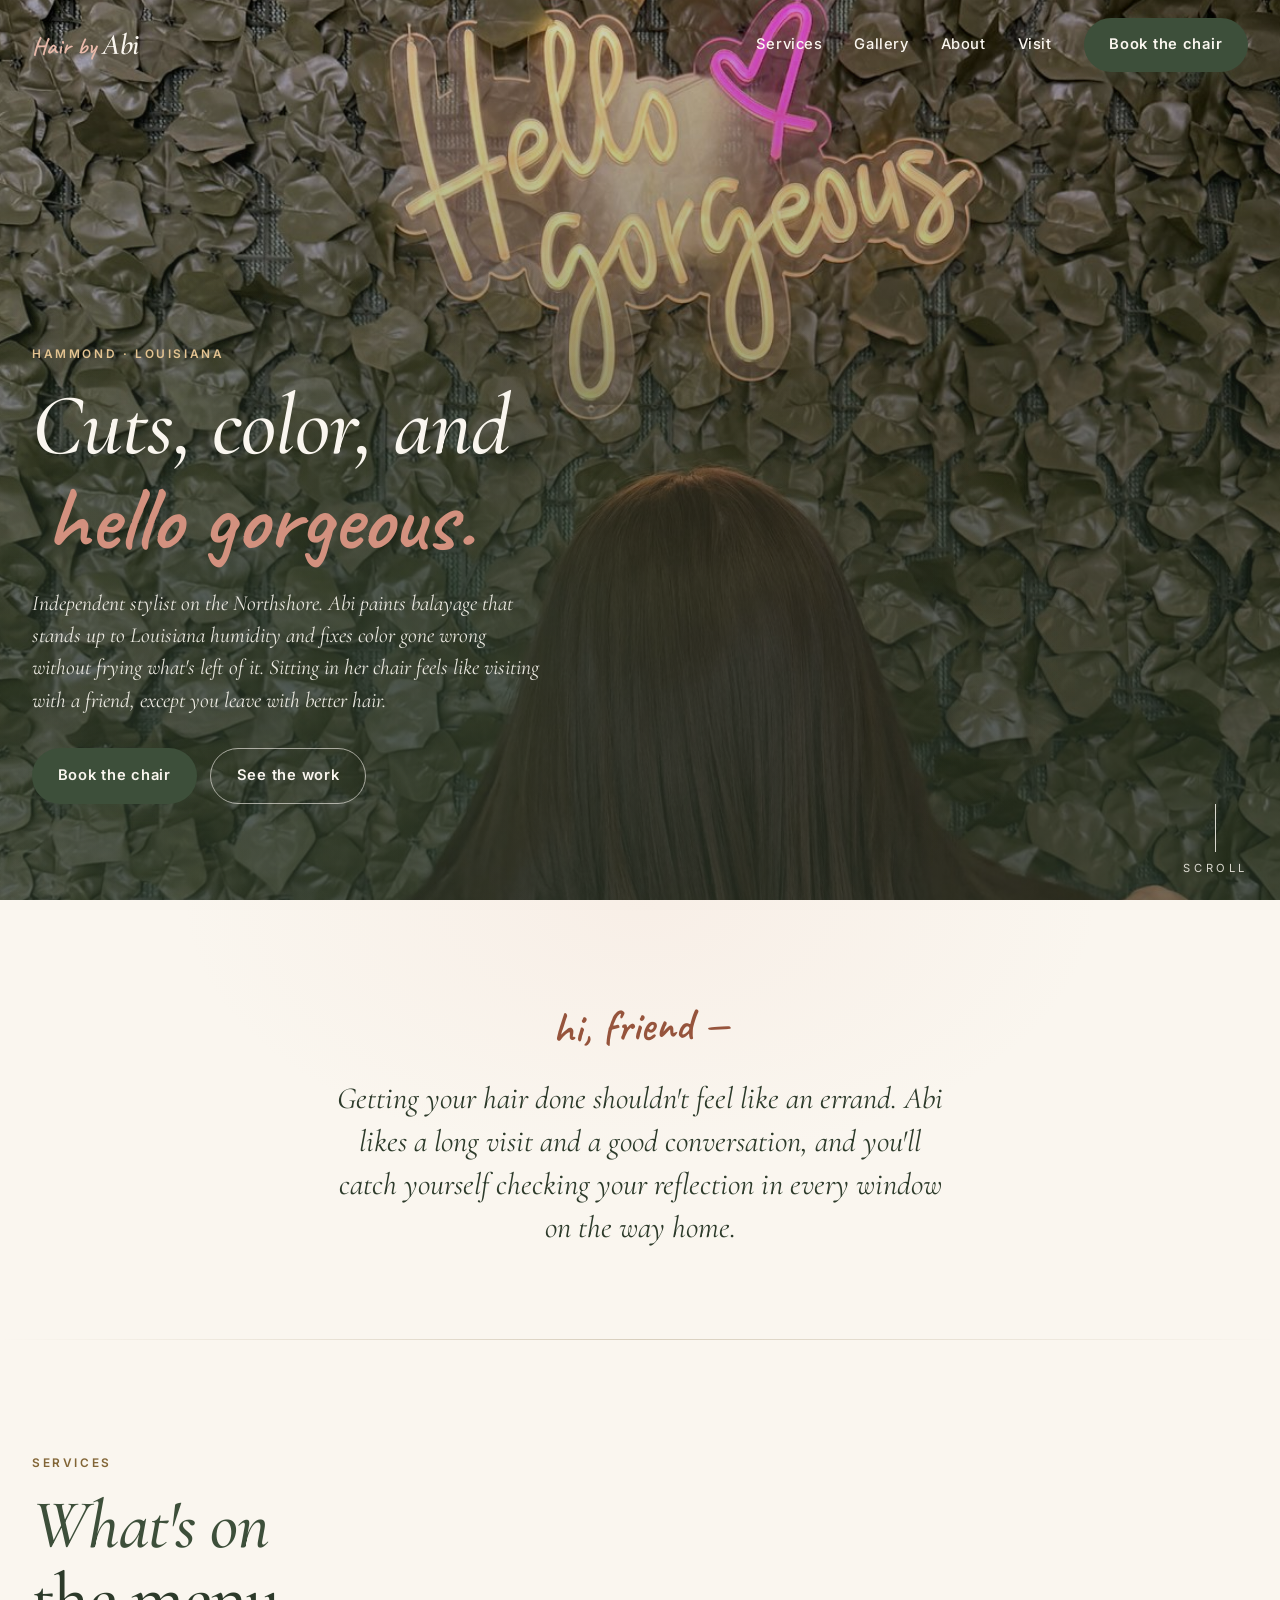
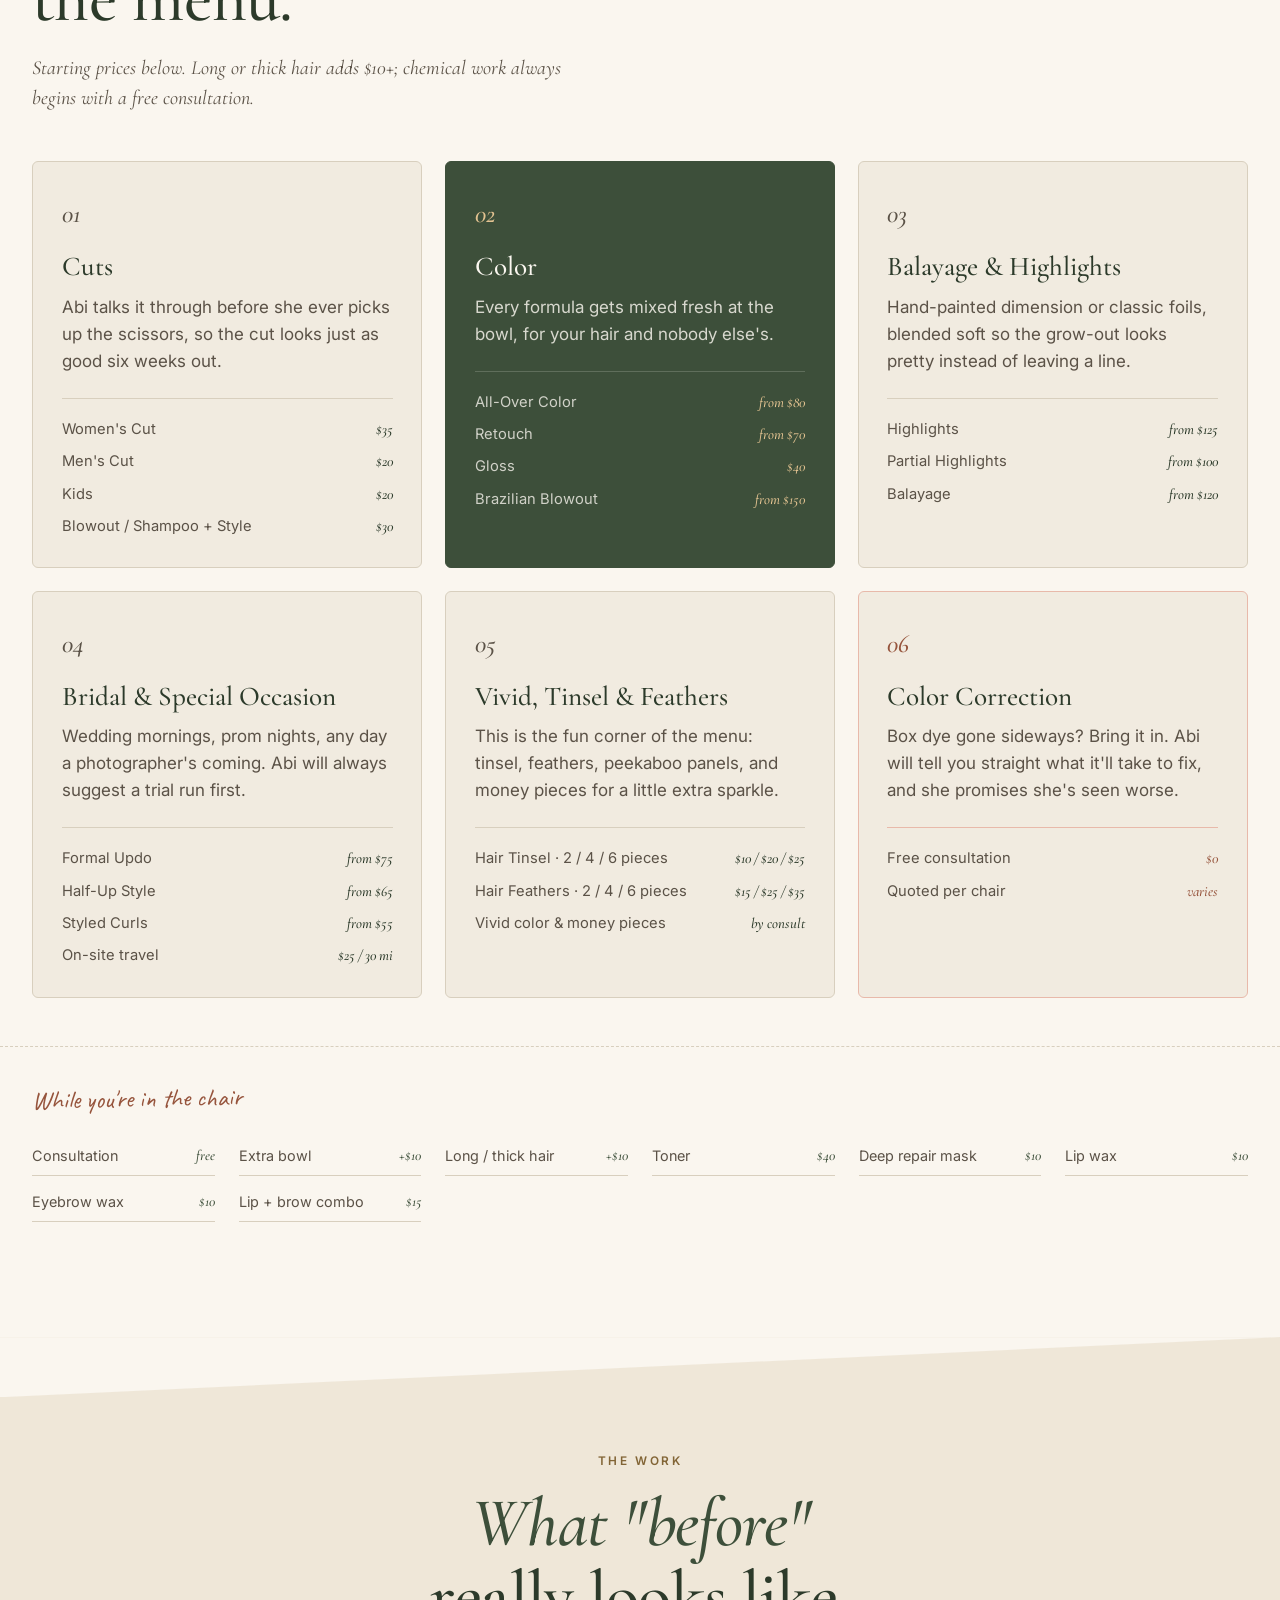
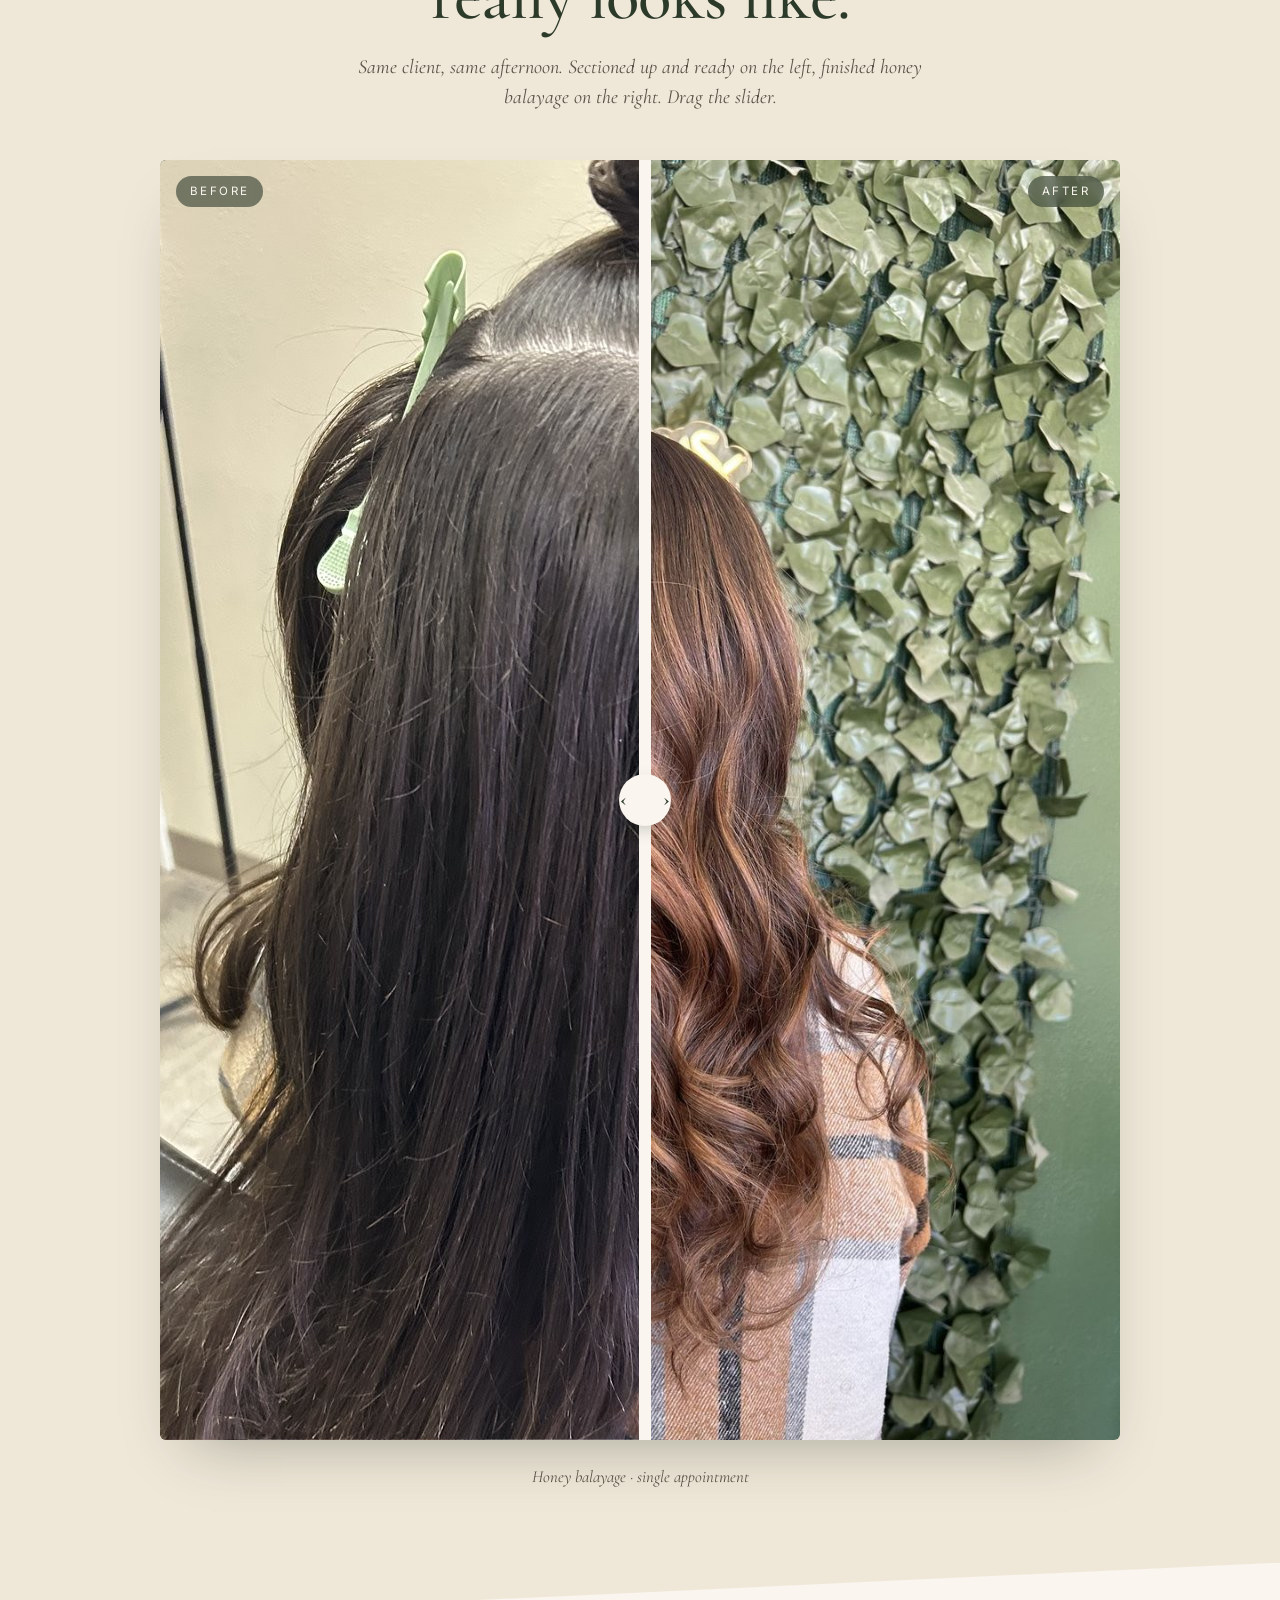
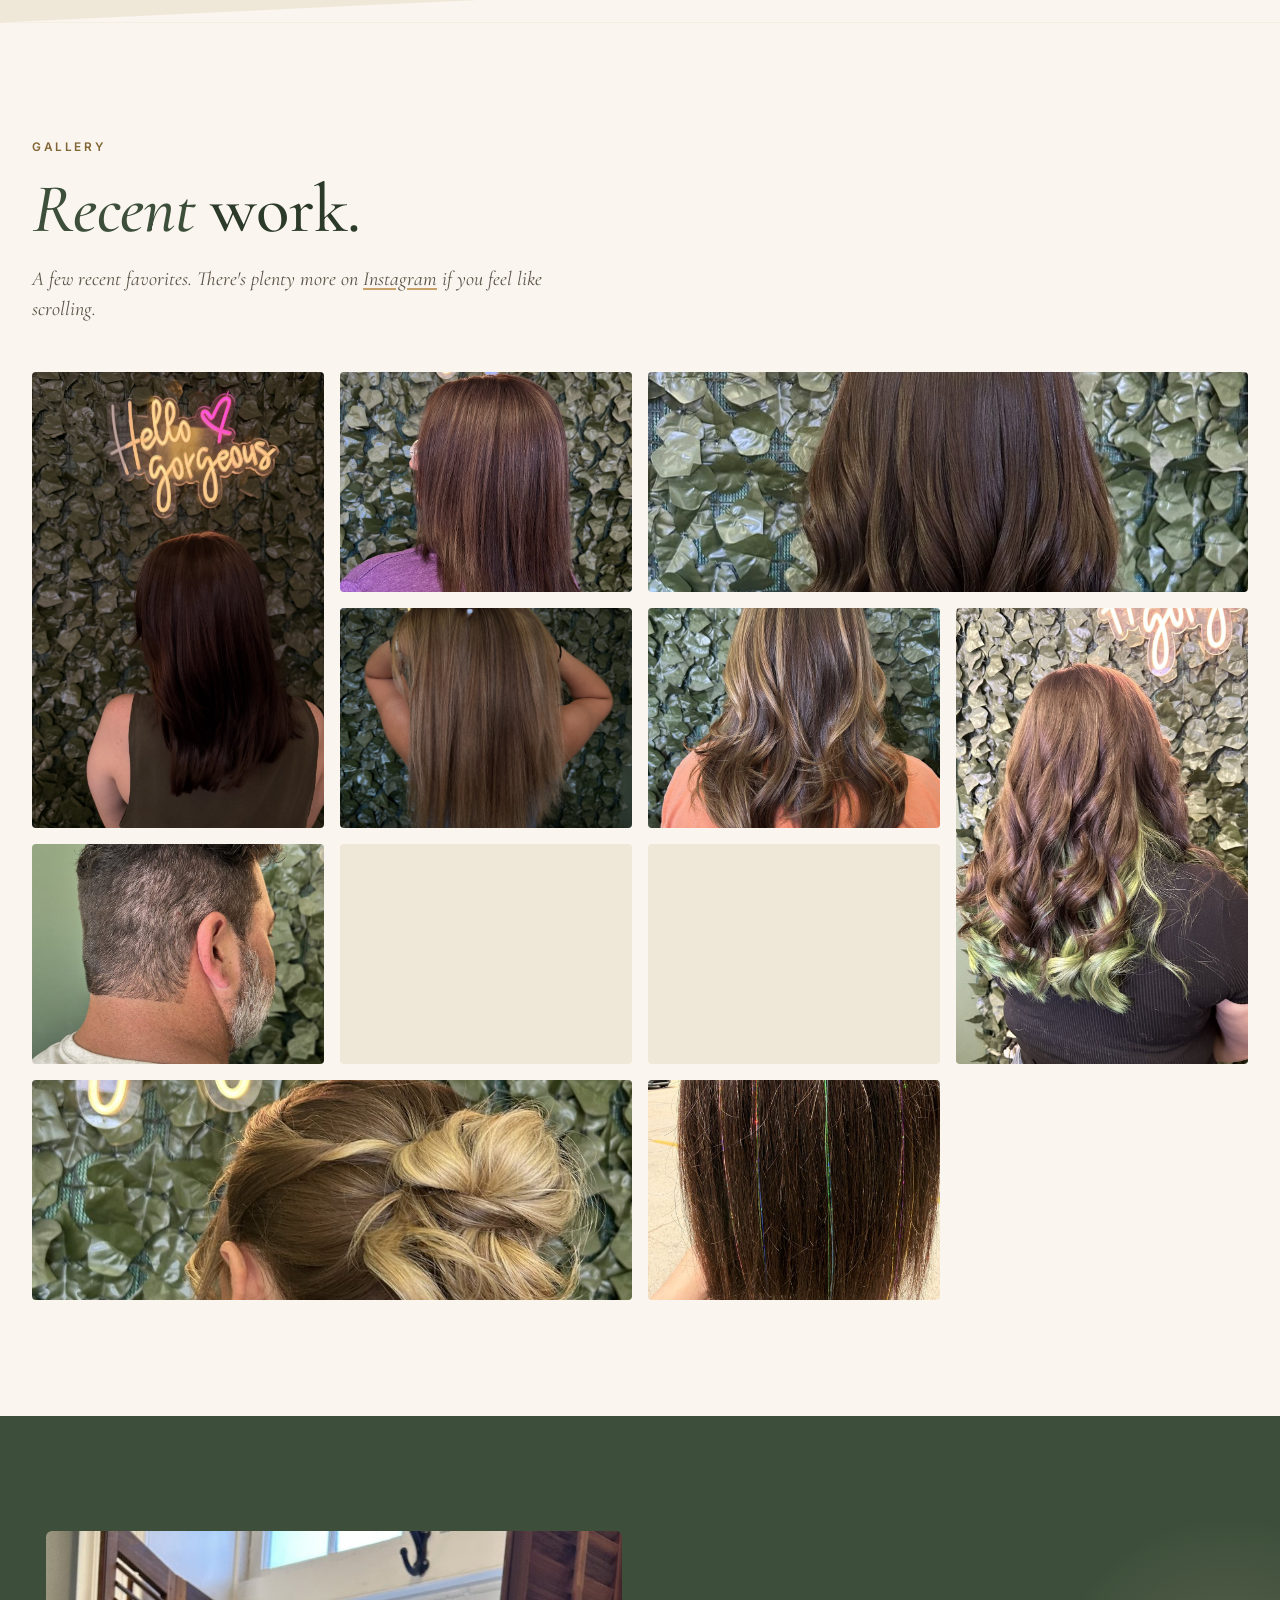
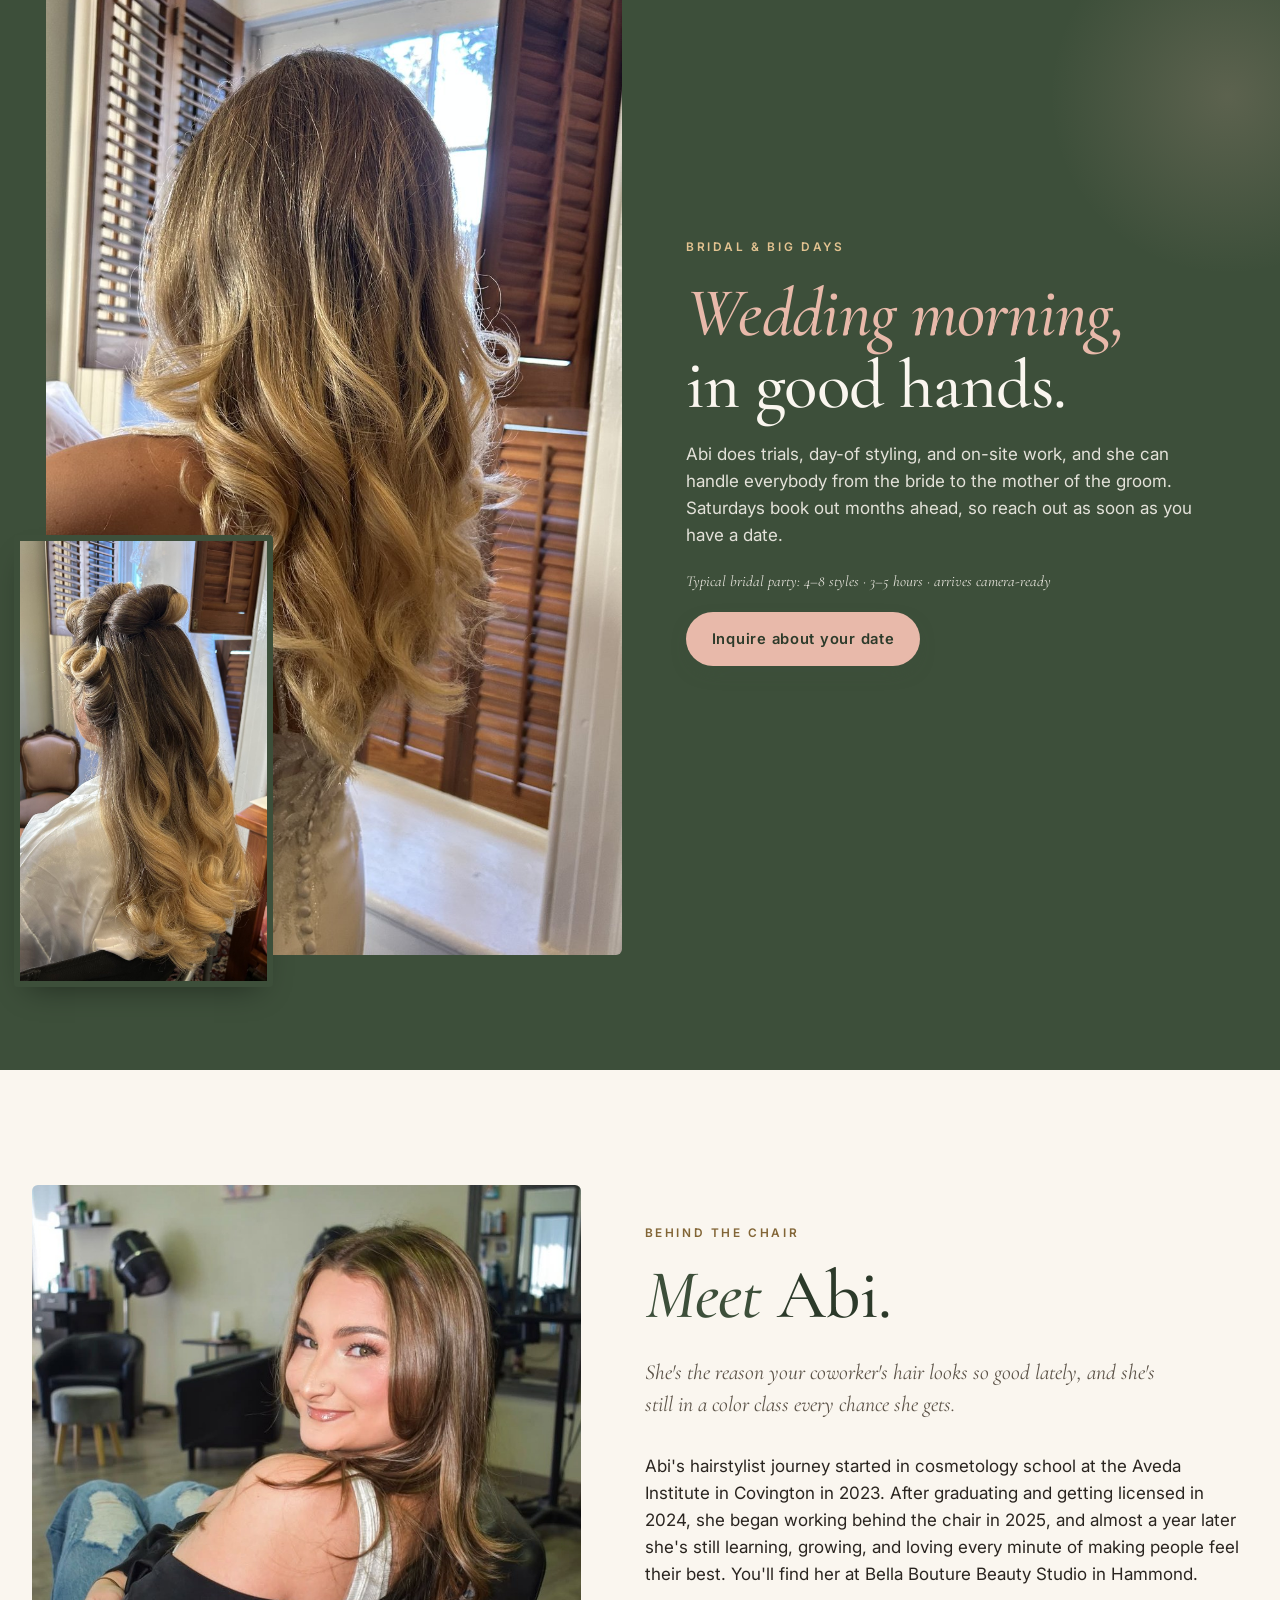
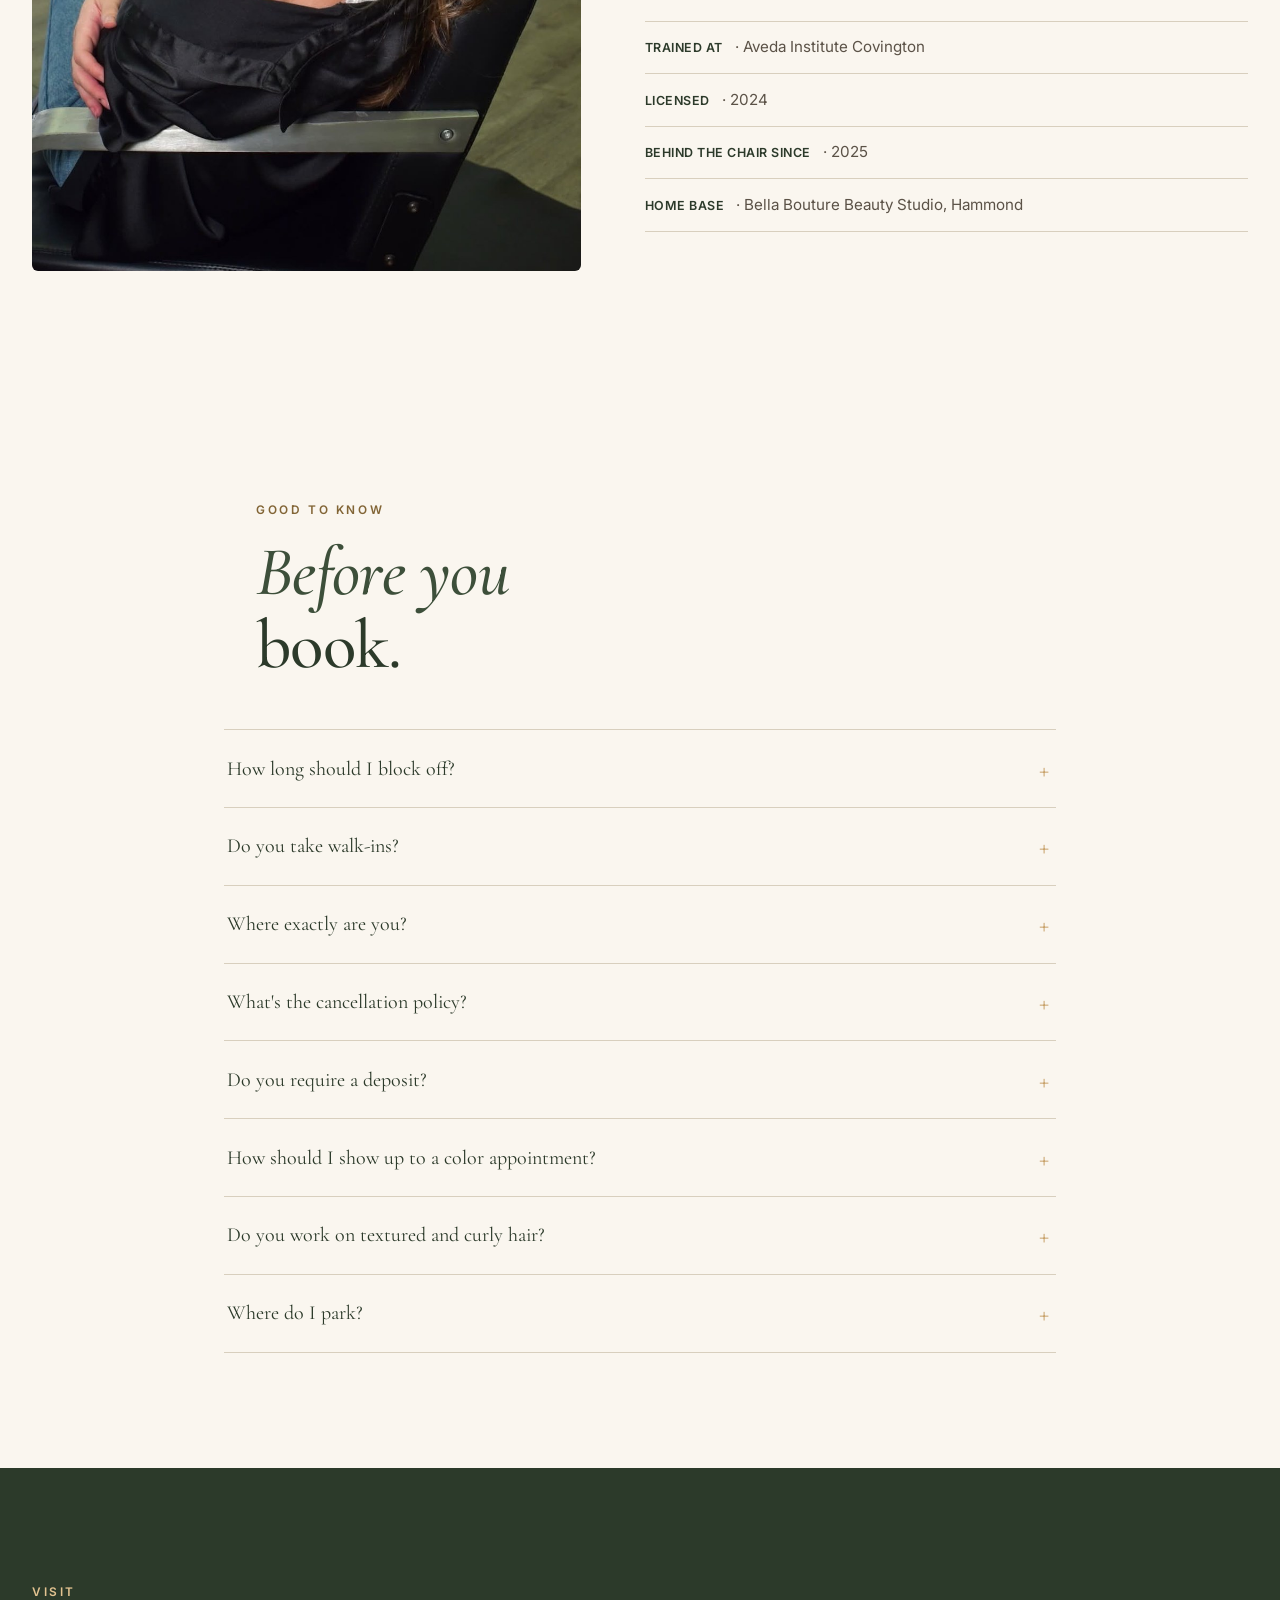
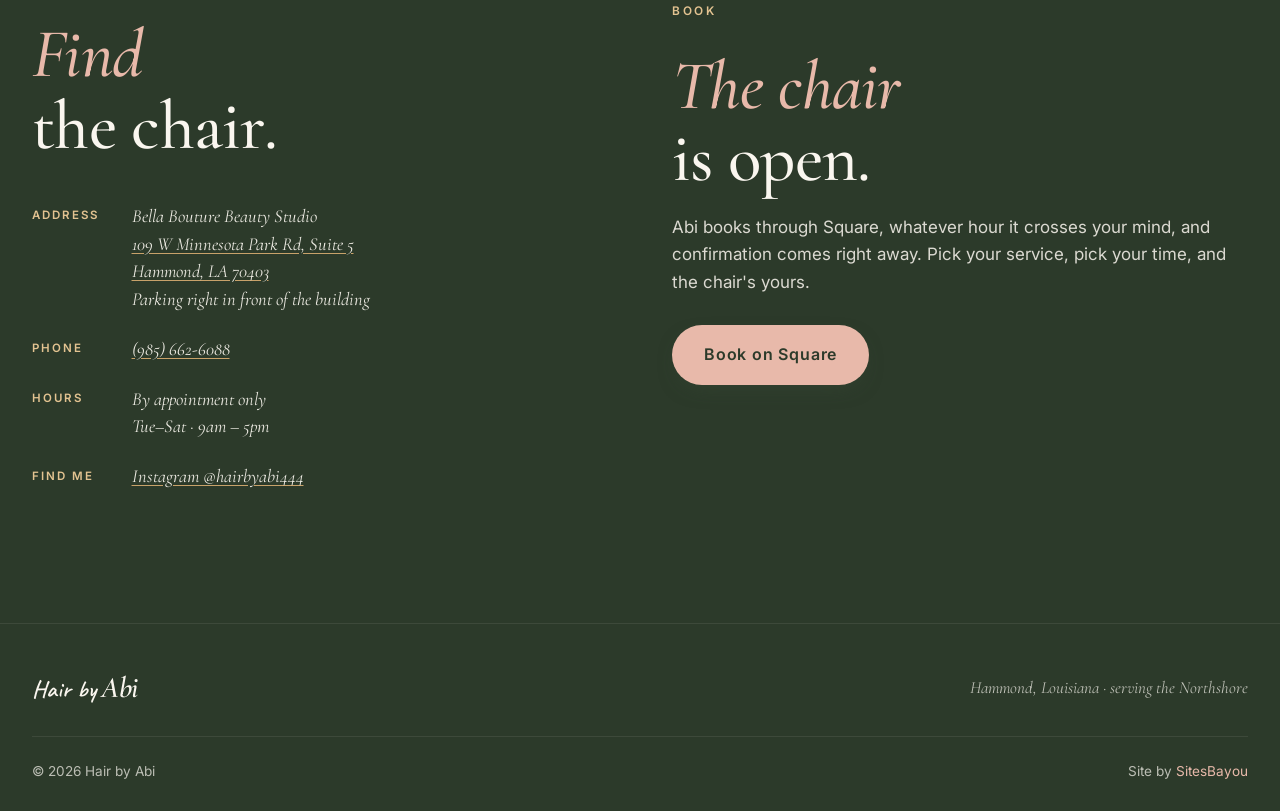
==== commit 31a13024: "Remove plum lob photo from gallery per Abi Co-Authored-By: Claude Fable 5 <noreply@anthropic.com>" ====
--- a/index.html
+++ b/index.html
@@ -310,7 +310,6 @@
     <div class="gallery-grid">
       <figure class="g g--tall"><img loading="lazy" decoding="async" src="assets/group-H-auburn-down.jpg" alt="Auburn lob styled straight, signature green leaf wall behind."></figure>
       <figure class="g"><img loading="lazy" decoding="async" src="assets/solo-cherry-lob.jpg" alt="Sleek cherry-toned lob in front of the 'hello gorgeous' neon."></figure>
-      <figure class="g"><img loading="lazy" decoding="async" src="assets/pair-A-after-glossy-plum-lob.jpg" alt="Glossy chocolate-plum lob with cool, healthy shine."></figure>
       <figure class="g g--wide"><img loading="lazy" decoding="async" src="assets/group-G-chocolate-waves-back.jpg" alt="Chocolate brunette polished waves at the leaf wall."></figure>
       <figure class="g"><img loading="lazy" decoding="async" src="assets/solo-blonde-dimensional.jpg" alt="Blonde dimensional balayage on darker base, signature backdrop."></figure>
       <figure class="g"><img loading="lazy" decoding="async" src="assets/group-D-highlights-styled-back.jpg" alt="Bright dimensional highlights, styled with waves."></figure>
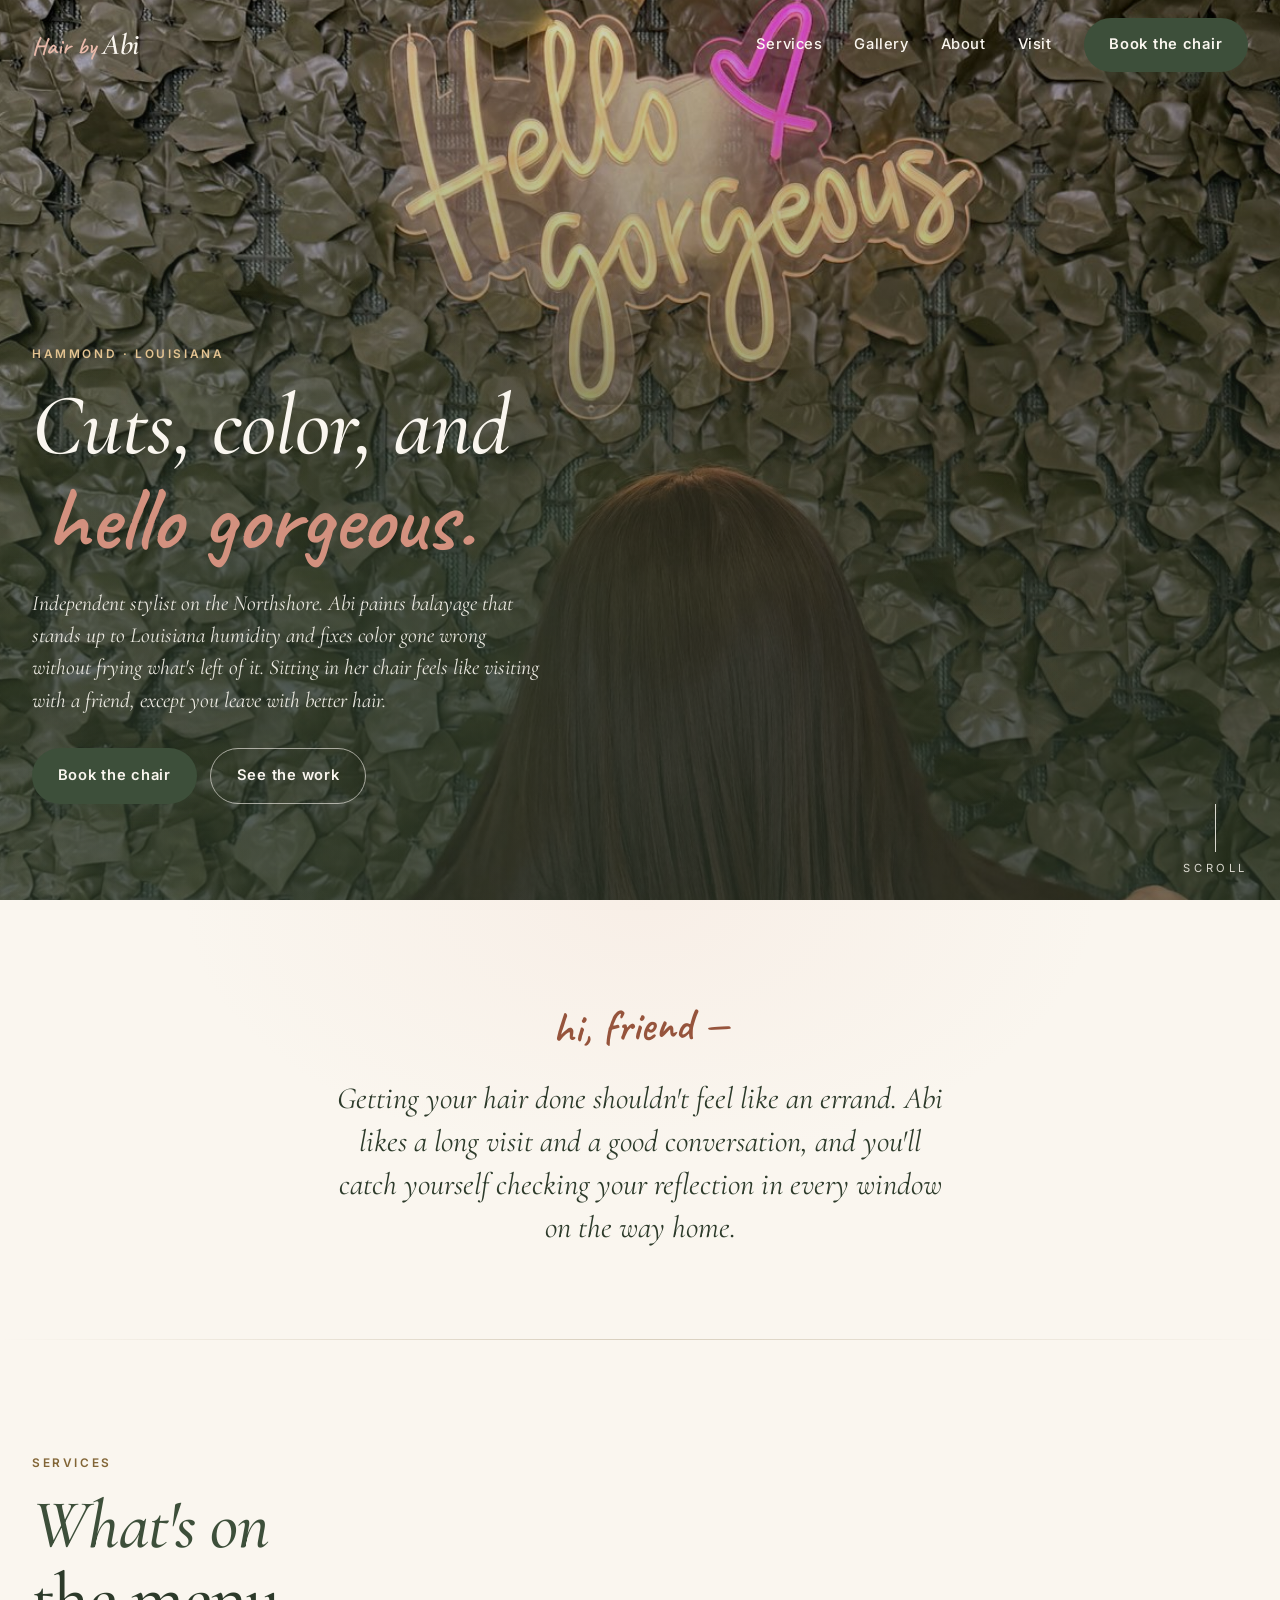
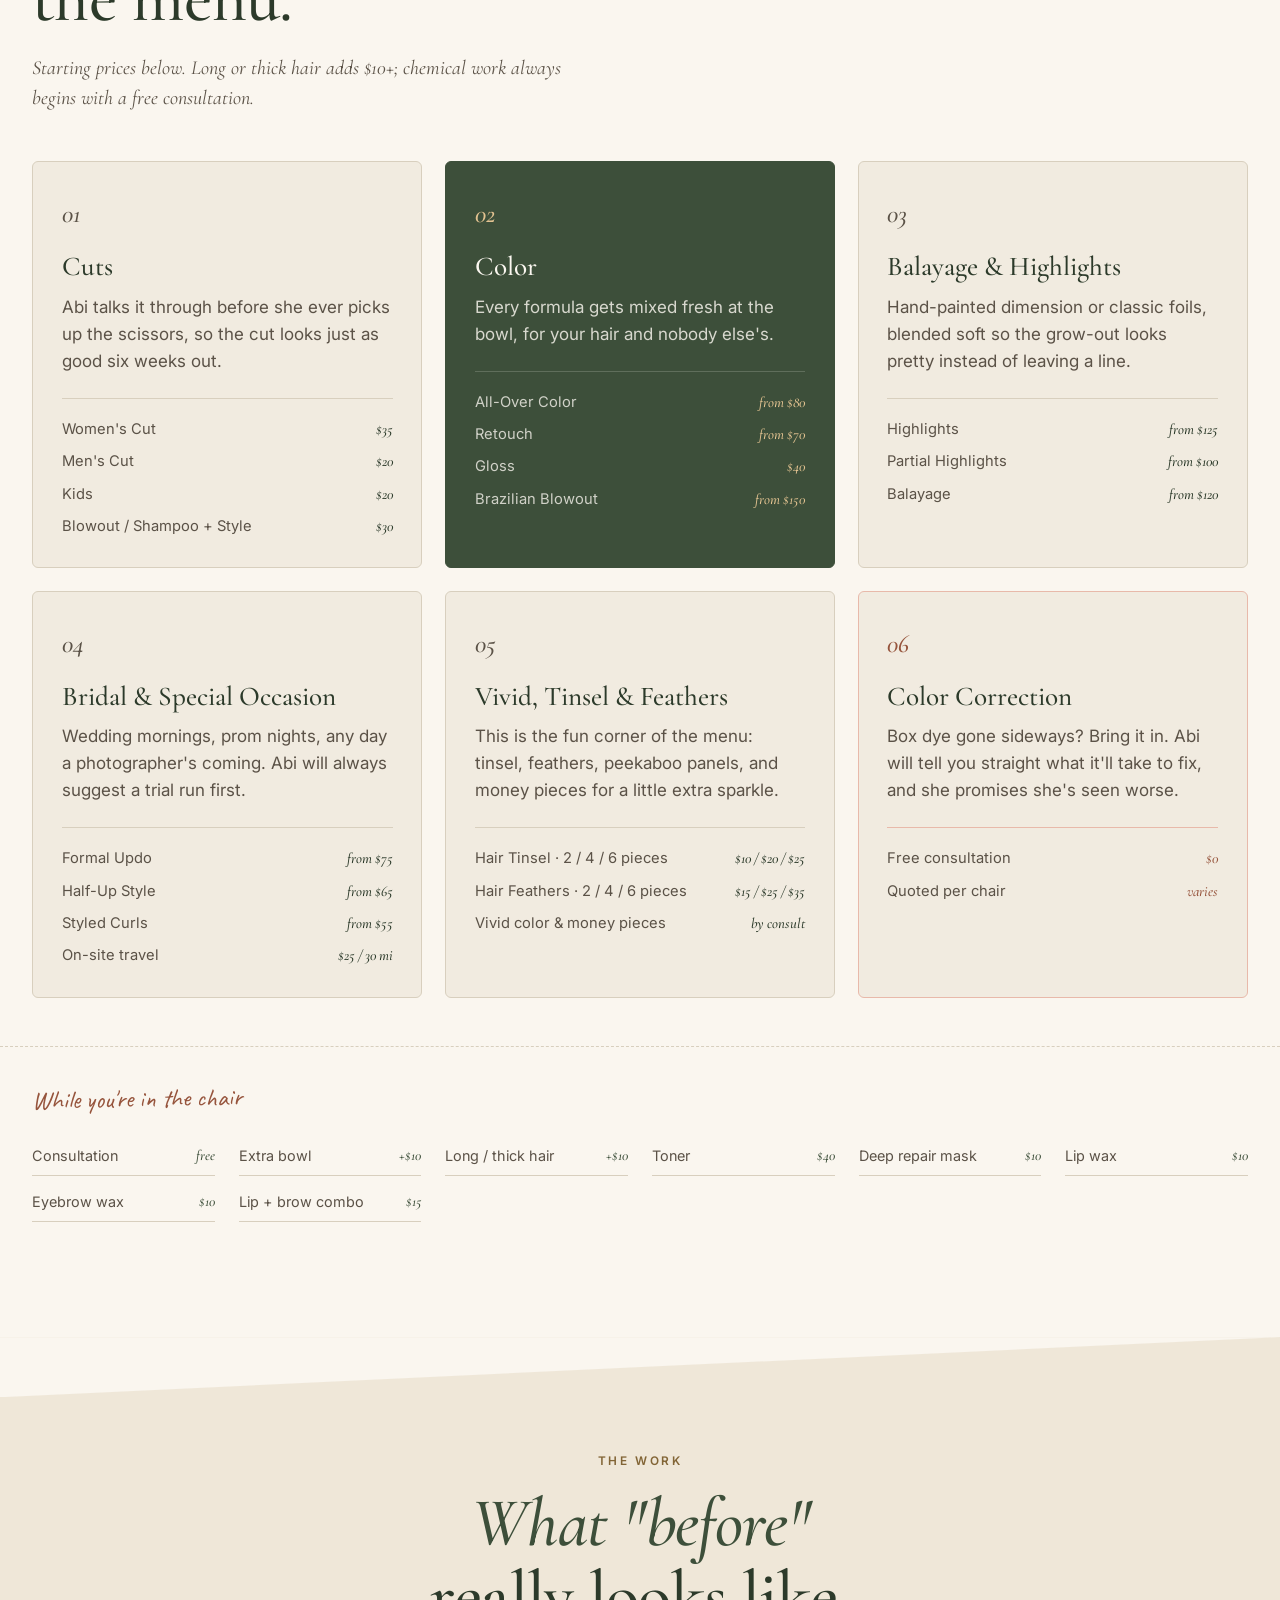
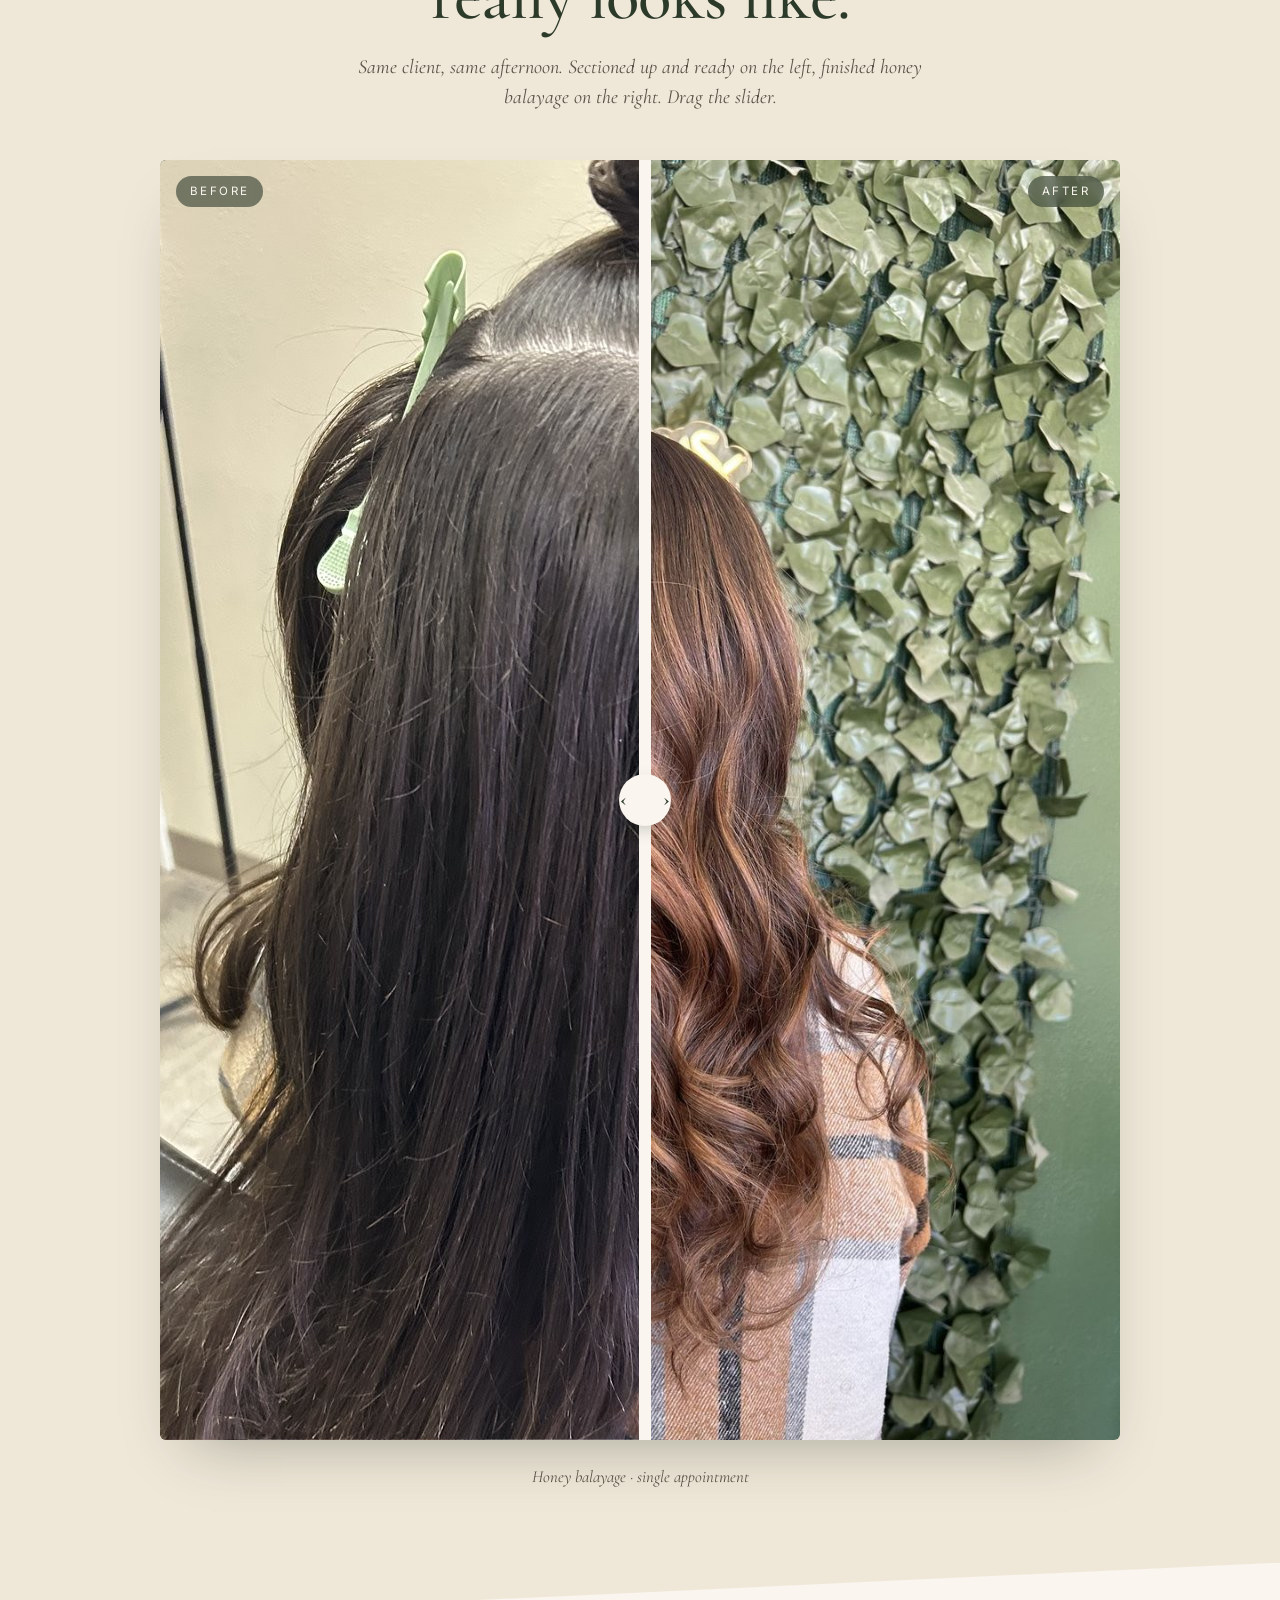
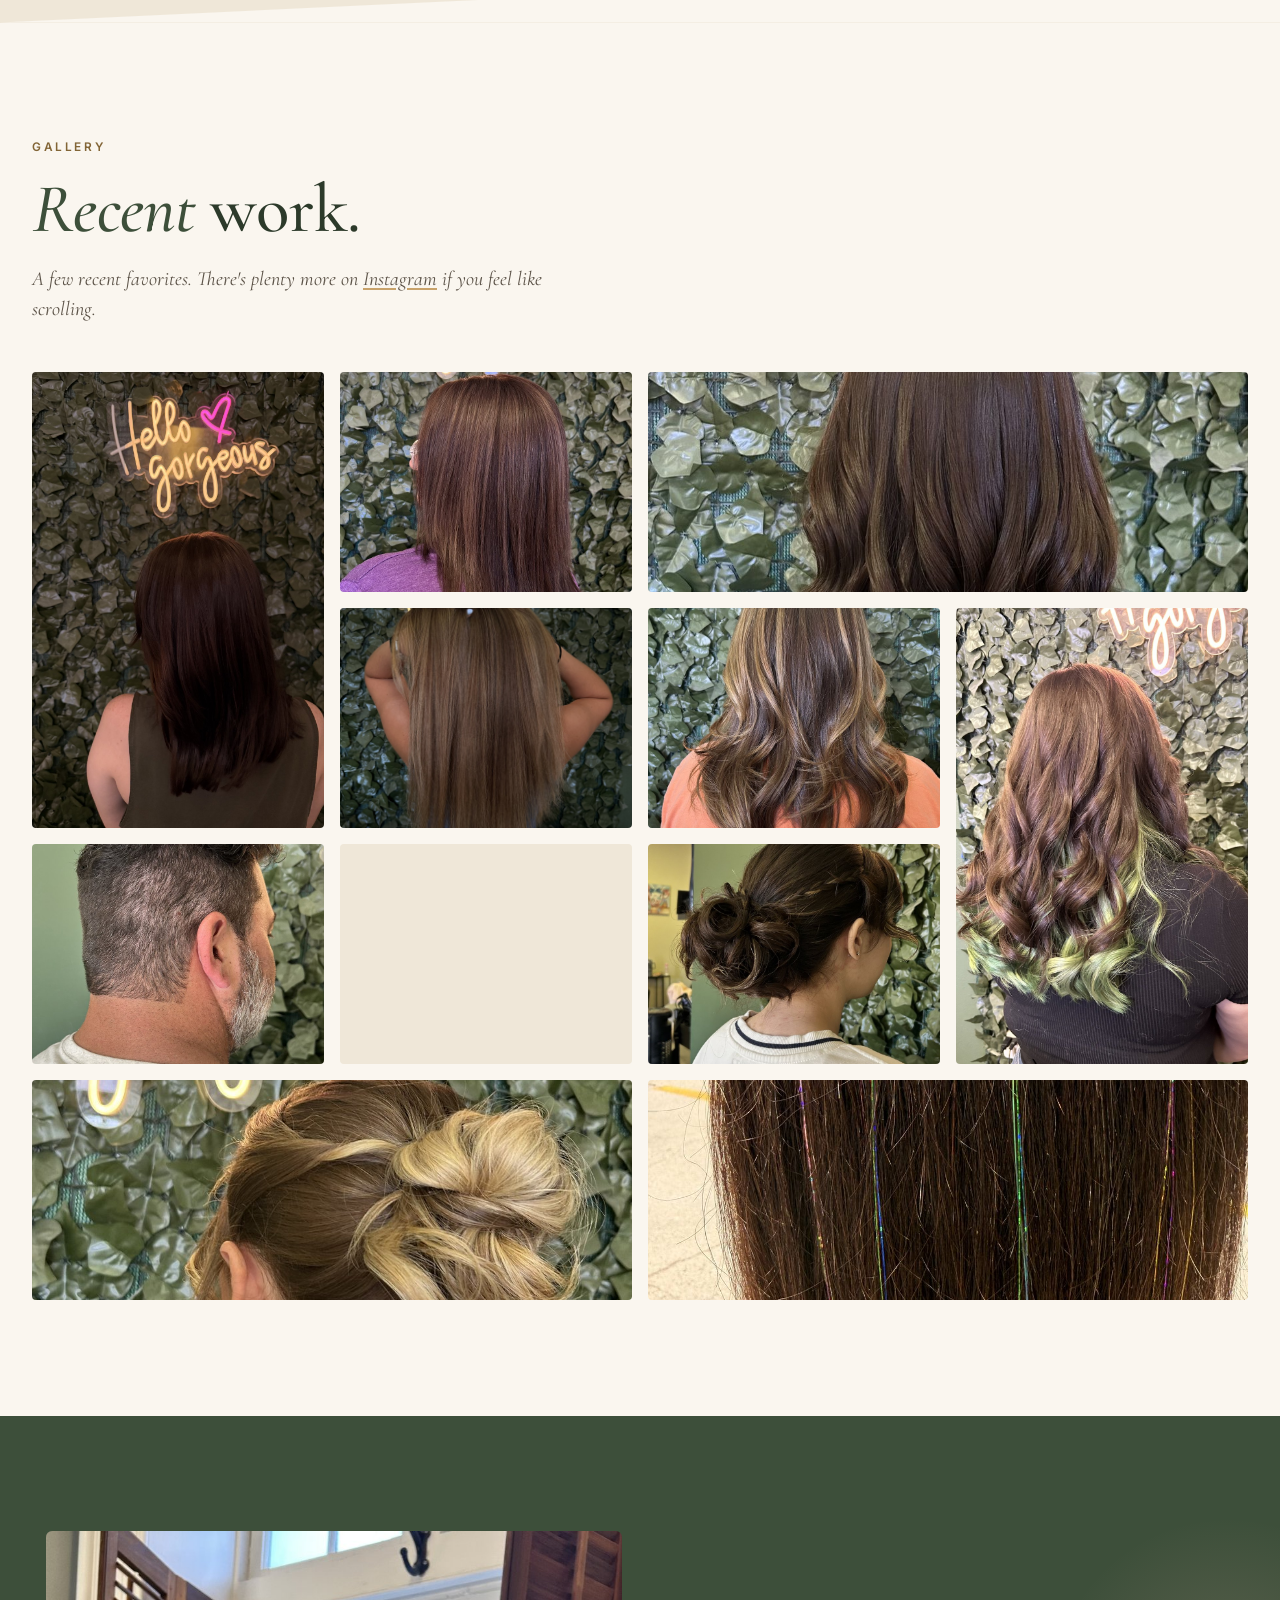
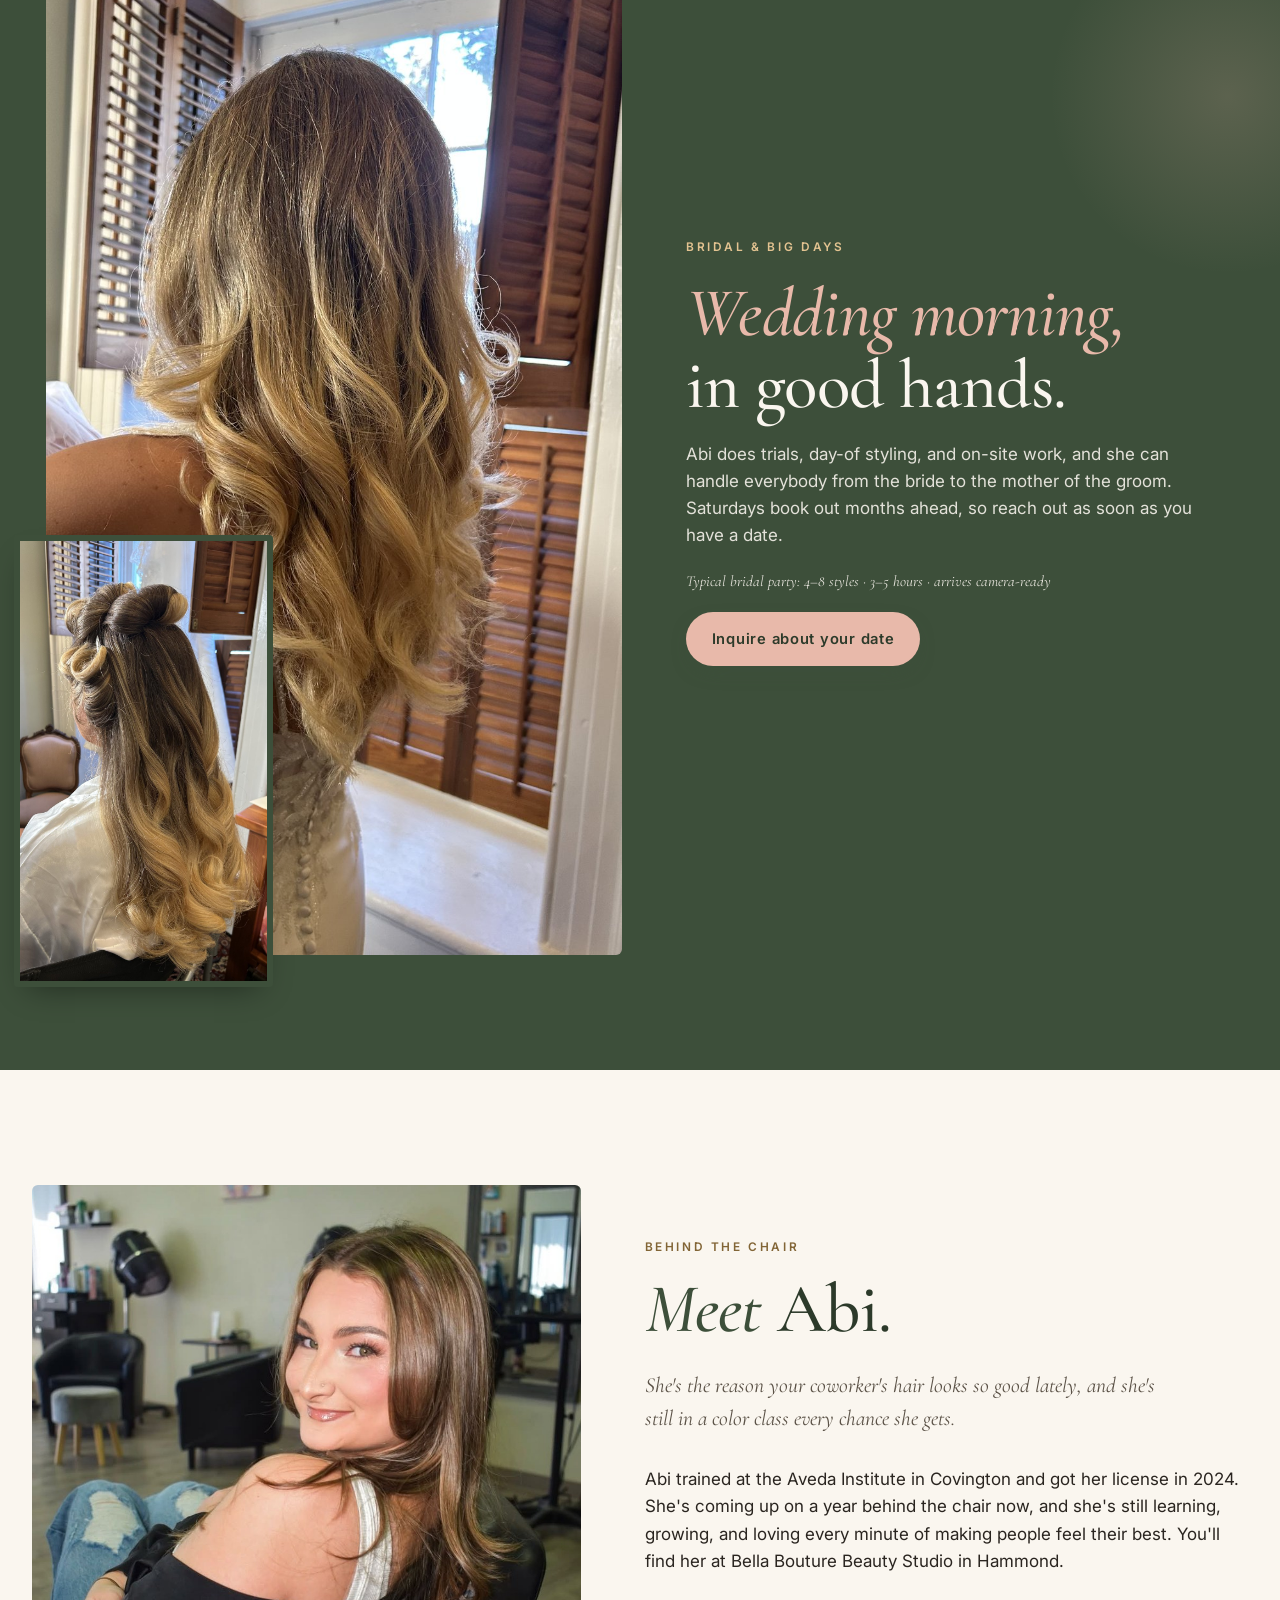
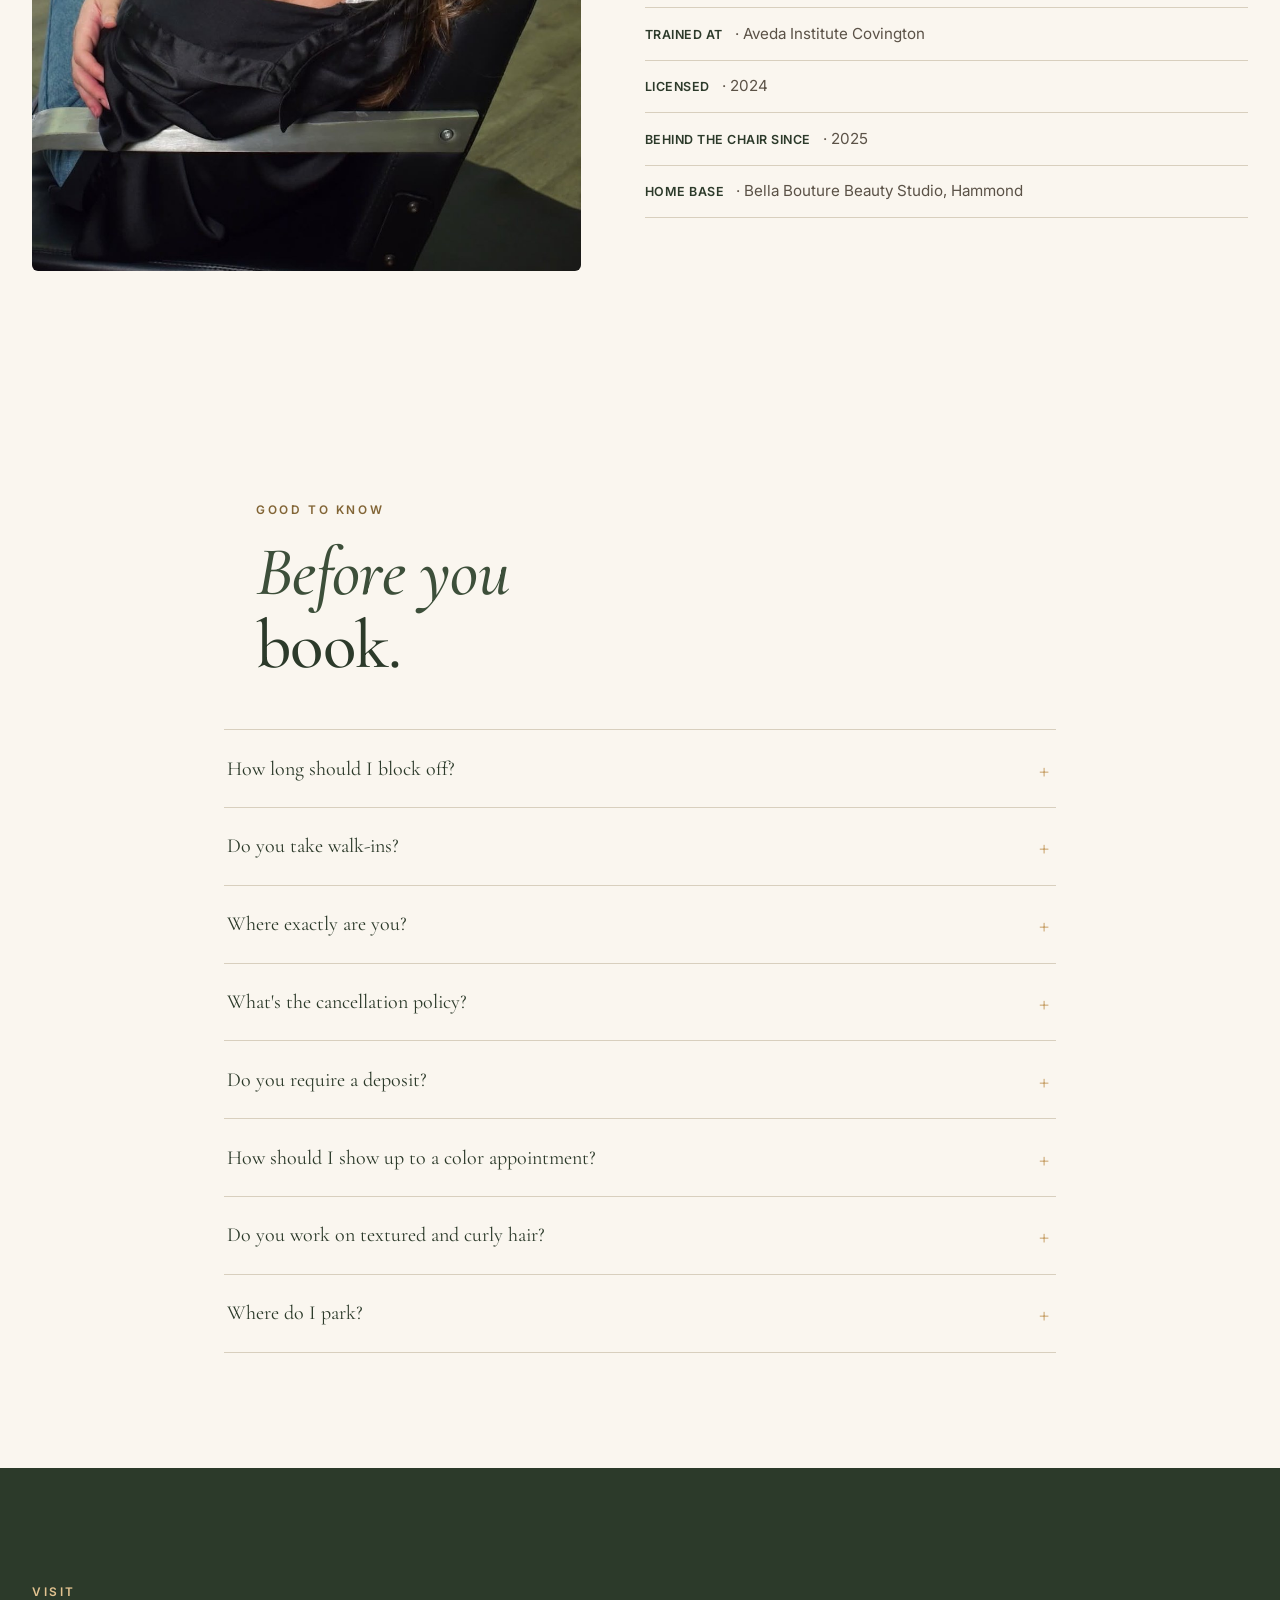
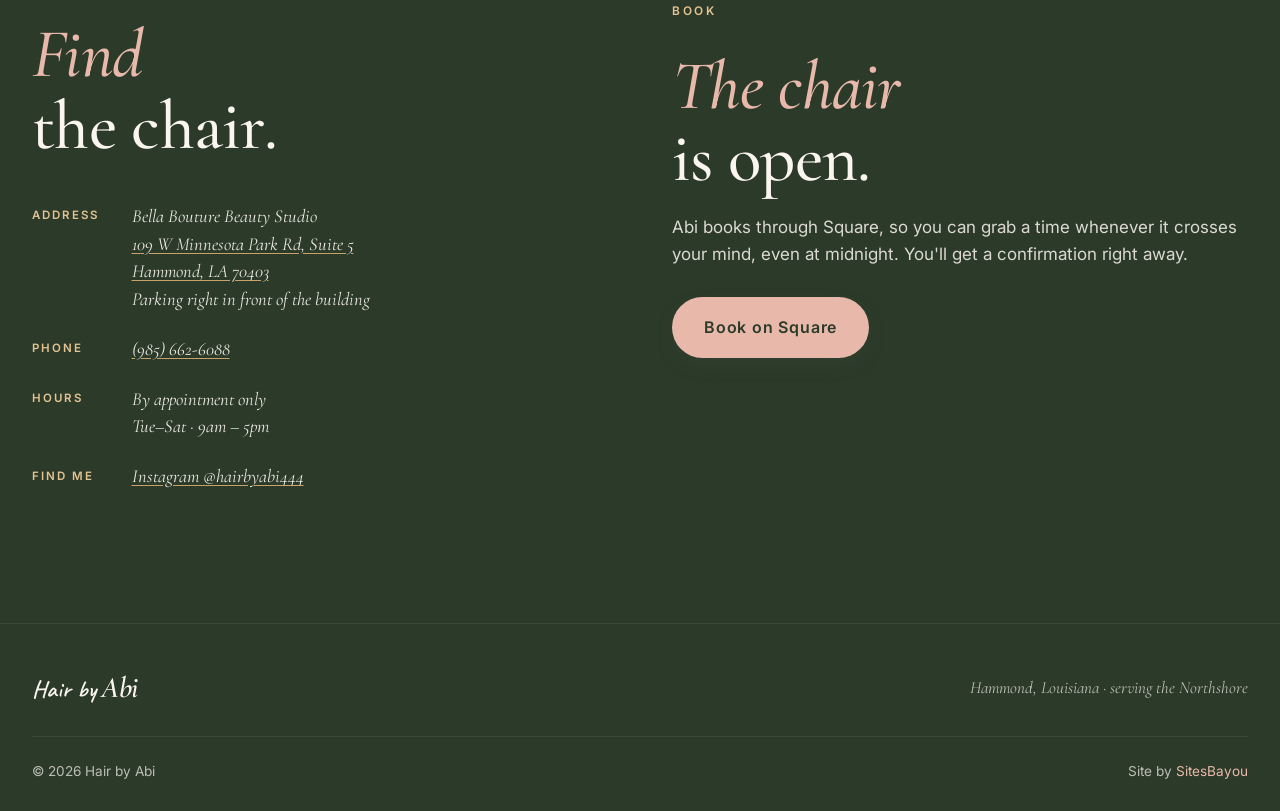
==== commit 2b3daae4: "Post-launch audit round: fill gallery last row at 2/4-col, aria reset on menu link close, un-AI pass" ====
--- a/index.html
+++ b/index.html
@@ -22,7 +22,7 @@
   <link rel="preconnect" href="https://fonts.gstatic.com" crossorigin>
   <link rel="preload" as="image" href="assets/group-H-auburn-movement.jpg" fetchpriority="high">
   <link href="https://fonts.googleapis.com/css2?family=Cormorant+Garamond:ital,wght@0,400;0,500;0,600;0,700;1,400;1,500;1,600&family=Inter:wght@400;500;600;700&family=Caveat:wght@500;600;700&display=swap" rel="stylesheet">
-  <link rel="stylesheet" href="styles.css?v=5">
+  <link rel="stylesheet" href="styles.css?v=6">
 
   <script type="application/ld+json">
     {
@@ -89,7 +89,7 @@
             {
               "@type": "Question",
               "name": "Do you take walk-ins?",
-              "acceptedAnswer": { "@type": "Answer", "text": "Abi is appointment only. Booking takes about a minute on Square, and you'll have your confirmation before you've put your phone down." }
+              "acceptedAnswer": { "@type": "Answer", "text": "Abi is appointment only, but booking on Square only takes a minute." }
             },
             {
               "@type": "Question",
@@ -104,7 +104,7 @@
             {
               "@type": "Question",
               "name": "Do you require a deposit?",
-              "acceptedAnswer": { "@type": "Answer", "text": "Booking happens on Square. If your service takes a deposit, you'll see it when you book, with no surprises after." }
+              "acceptedAnswer": { "@type": "Answer", "text": "Booking happens on Square. If your service takes a deposit, you'll see the amount before you confirm anything." }
             },
             {
               "@type": "Question",
@@ -119,7 +119,7 @@
             {
               "@type": "Question",
               "name": "Where do I park?",
-              "acceptedAnswer": { "@type": "Answer", "text": "Right in front of the building. Pull up, park, and you're twenty steps from the chair." }
+              "acceptedAnswer": { "@type": "Answer", "text": "There's parking right in front of the building, a few steps from the door." }
             }
           ]
         }
@@ -346,7 +346,7 @@
       <p class="kicker">Behind the chair</p>
       <h2 class="display"><em>Meet</em> Abi.</h2>
       <p class="lede">She's the reason your coworker's hair looks so good lately, and she's still in a color class every chance she gets.</p>
-      <p>Abi's hairstylist journey started in cosmetology school at the Aveda Institute in Covington in 2023. After graduating and getting licensed in 2024, she began working behind the chair in 2025, and almost a year later she's still learning, growing, and loving every minute of making people feel their best. You'll find her at Bella Bouture Beauty Studio in Hammond.</p>
+      <p>Abi trained at the Aveda Institute in Covington and got her license in 2024. She's coming up on a year behind the chair now, and she's still learning, growing, and loving every minute of making people feel their best. You'll find her at Bella Bouture Beauty Studio in Hammond.</p>
       <ul class="about-cred">
         <li><strong>Trained at</strong> · Aveda Institute Covington</li>
         <li><strong>Licensed</strong> · 2024</li>
@@ -397,7 +397,7 @@
       </details>
       <details>
         <summary>Do you take walk-ins?</summary>
-        <p>Abi is appointment only. Booking takes about a minute on Square, and you'll have your confirmation before you've put your phone down.</p>
+        <p>Abi is appointment only, but booking on Square only takes a minute.</p>
       </details>
       <details>
         <summary>Where exactly are you?</summary>
@@ -409,7 +409,7 @@
       </details>
       <details>
         <summary>Do you require a deposit?</summary>
-        <p>Booking happens on Square. If your service takes a deposit, you'll see it when you book, with no surprises after.</p>
+        <p>Booking happens on Square. If your service takes a deposit, you'll see the amount before you confirm anything.</p>
       </details>
       <details>
         <summary>How should I show up to a color appointment?</summary>
@@ -421,7 +421,7 @@
       </details>
       <details>
         <summary>Where do I park?</summary>
-        <p>Right in front of the building. Pull up, park, and you're twenty steps from the chair.</p>
+        <p>There's parking right in front of the building, a few steps from the door.</p>
       </details>
     </div>
   </section>
@@ -457,7 +457,7 @@
       <div class="visit-book" id="book">
         <p class="kicker">Book</p>
         <h2 class="display"><em>The chair</em><br>is open.</h2>
-        <p>Abi books through Square, whatever hour it crosses your mind, and confirmation comes right away. Pick your service, pick your time, and the chair's yours.</p>
+        <p>Abi books through Square, so you can grab a time whenever it crosses your mind, even at midnight. You'll get a confirmation right away.</p>
         <a href="https://squareup.com/appointments/book/L08ZP9BVXC6CZ" target="_blank" rel="noopener" class="btn btn-primary btn-lg">Book on Square</a>
       </div>
     </div>
@@ -481,6 +481,6 @@
   <!-- Sticky mobile Book CTA -->
   <a href="#book" class="mobile-book-cta">Book the chair</a>
 
-  <script src="script.js?v=5"></script>
+  <script src="script.js?v=6"></script>
 </body>
 </html>
--- a/styles.css
+++ b/styles.css
@@ -638,9 +638,12 @@
   display: grid;
   grid-template-columns: repeat(4, 1fr);
   grid-auto-rows: 220px;
+  /* 11 photos = 15 cells; the last item widens at 4-col and 2-col (16 cells)
+     so every row fills; 3-col keeps 15 (divisible) — see media overrides */
   grid-auto-flow: dense;
   gap: 1rem;
 }
+.gallery-grid .g:last-child { grid-column: span 2; }
 .g {
   position: relative;
   margin: 0;
@@ -978,6 +981,7 @@
 /* ============ RESPONSIVE ============ */
 @media (max-width: 1024px) {
   .gallery-grid { grid-template-columns: repeat(3, 1fr); }
+  .gallery-grid .g:last-child { grid-column: auto; }
   .bridal { grid-template-columns: 1fr; }
   .bridal-image { justify-self: center; }
   .about { grid-template-columns: 1fr; }
@@ -994,6 +998,7 @@
   }
   .g--wide { grid-column: span 2; }
   .g--tall { grid-row: span 2; }
+  .gallery-grid .g:last-child { grid-column: span 2; }
   .visit-info { grid-template-columns: 1fr; gap: 0.6rem 0; }
   .visit-info dt { padding-top: 1rem; }
   .mobile-book-cta { display: block; }
